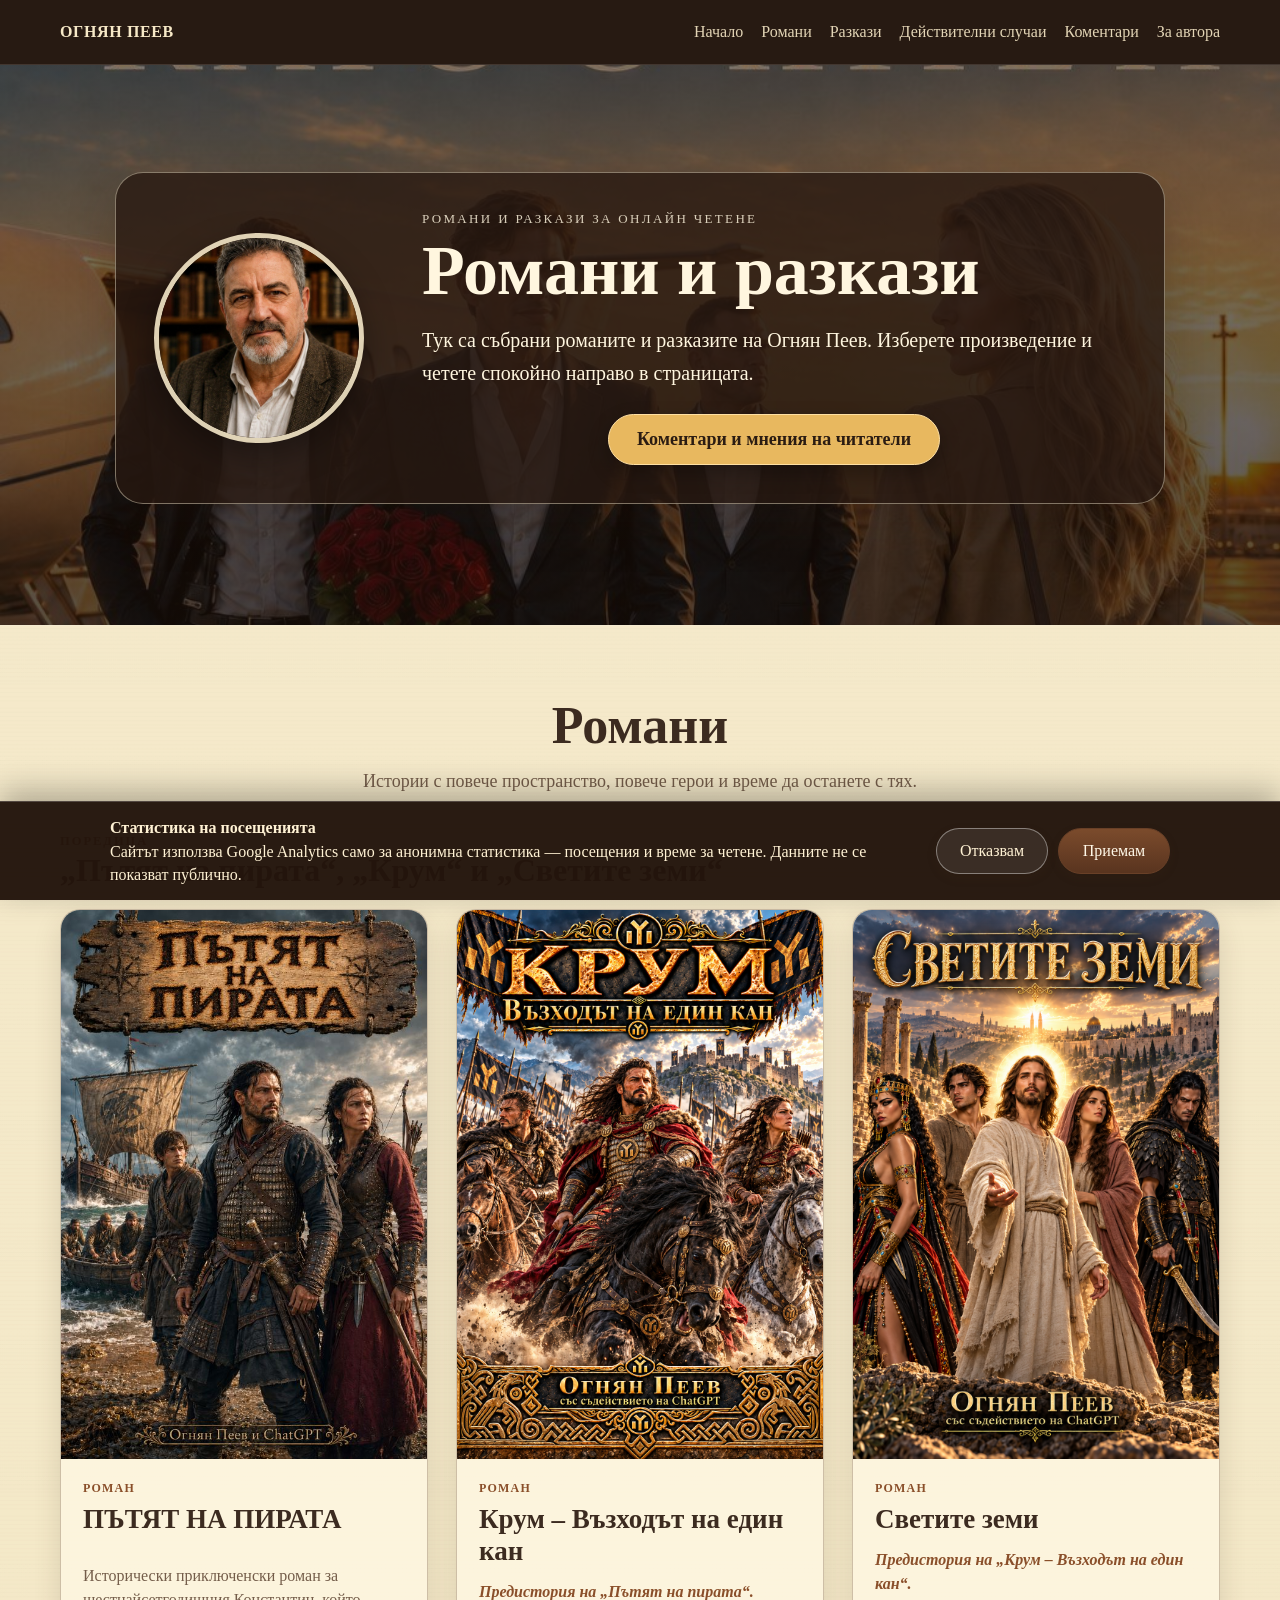
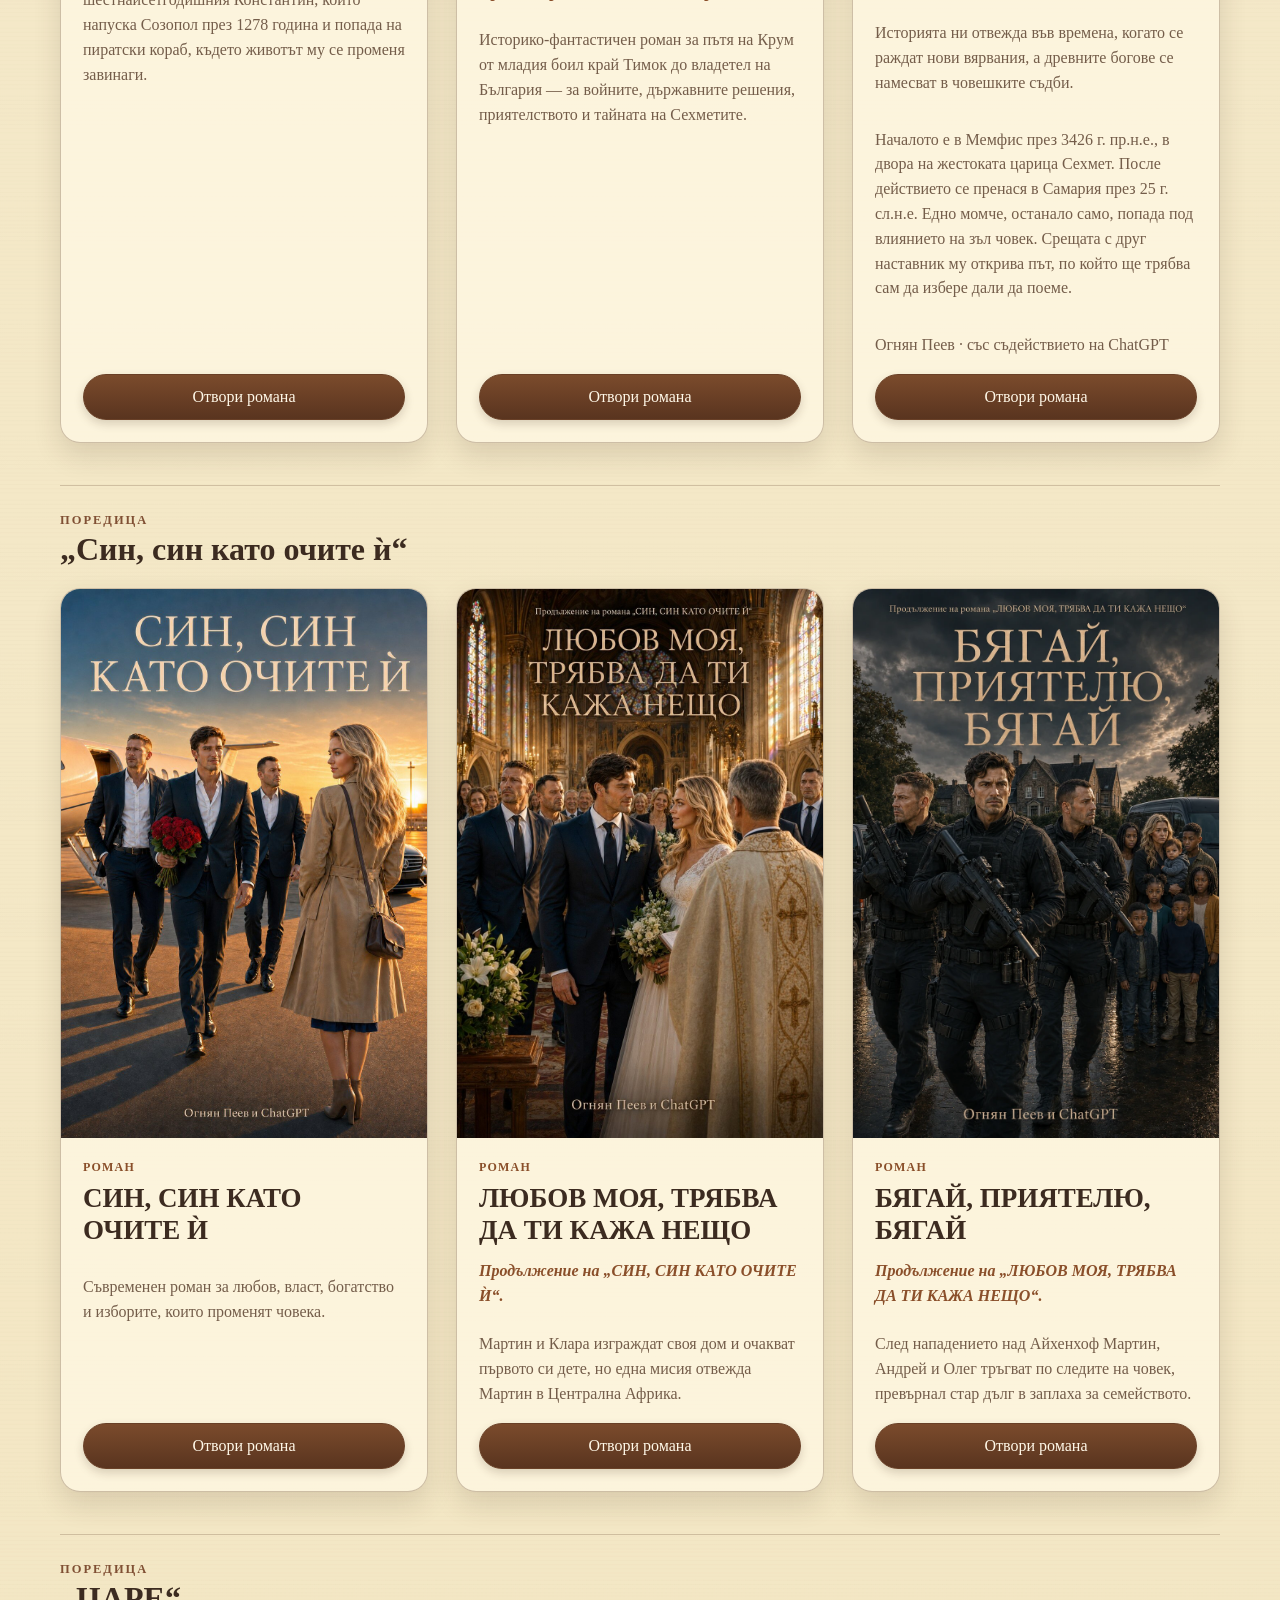
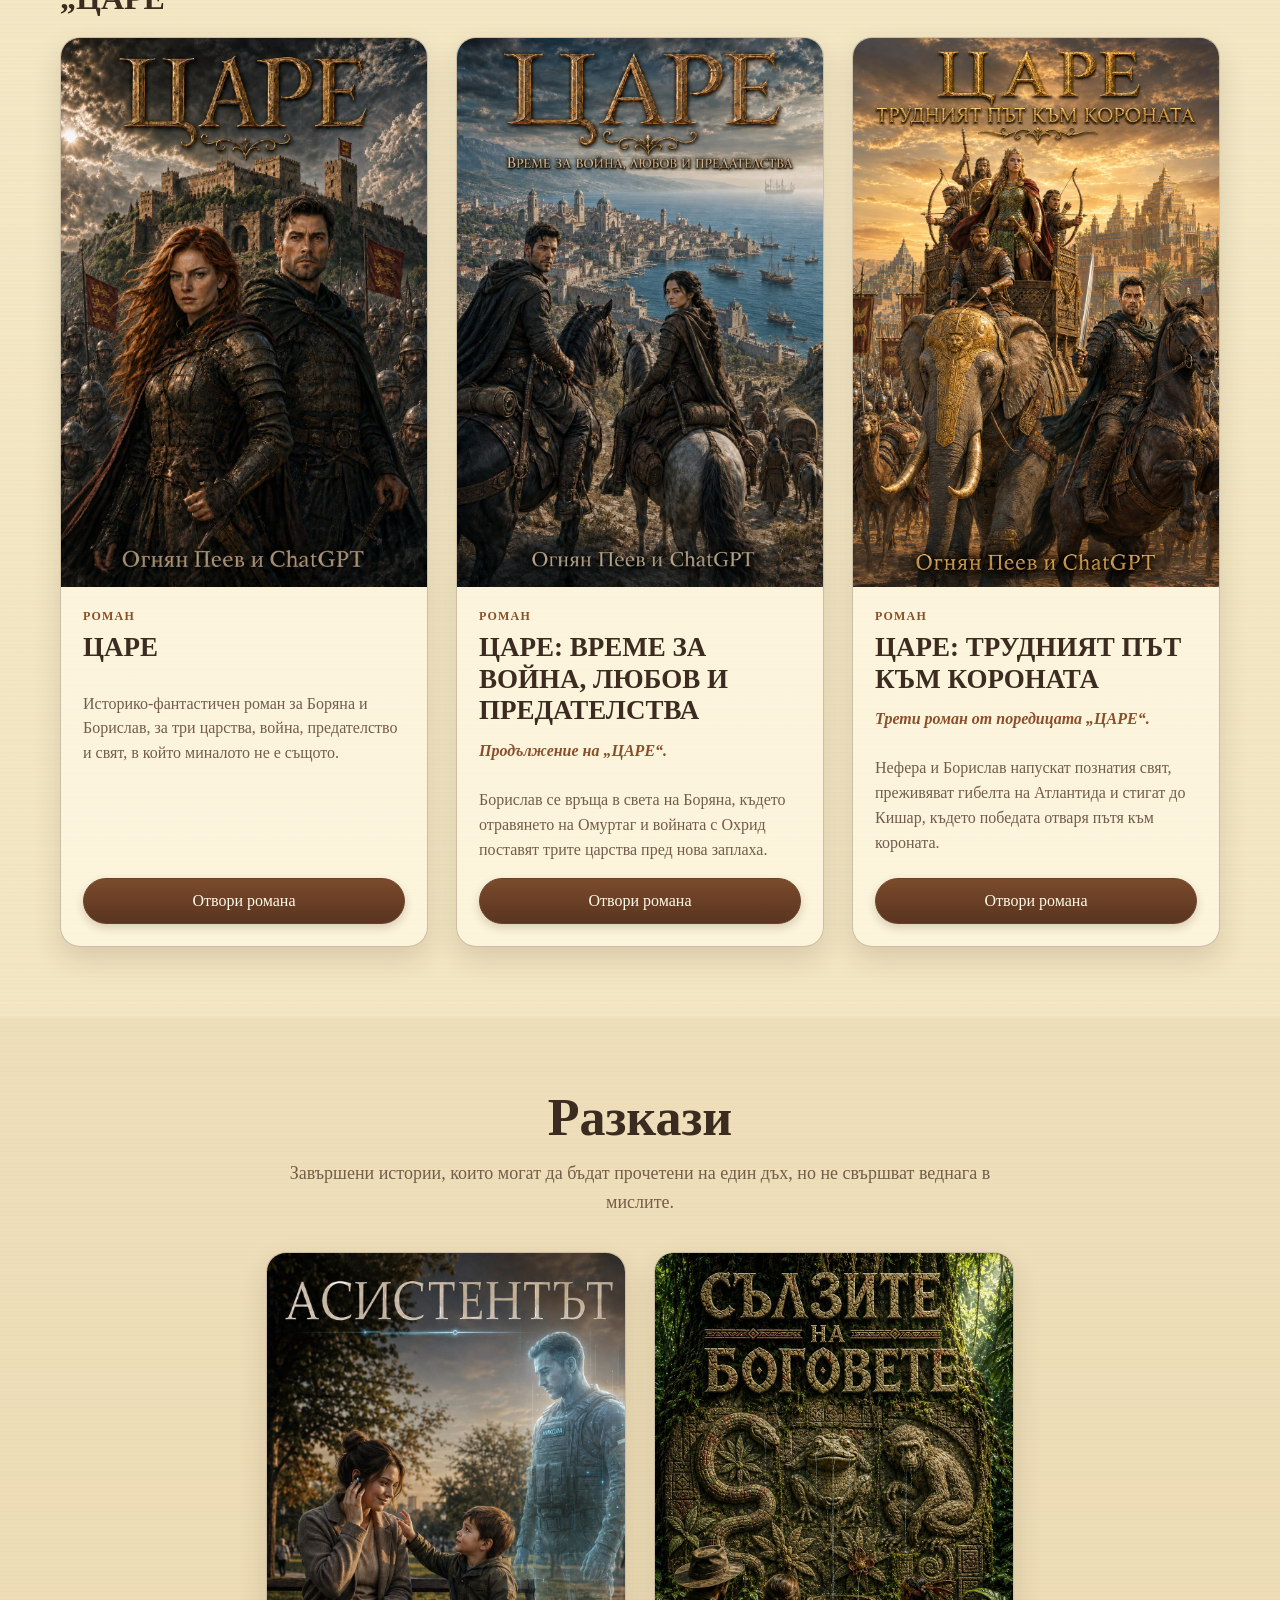
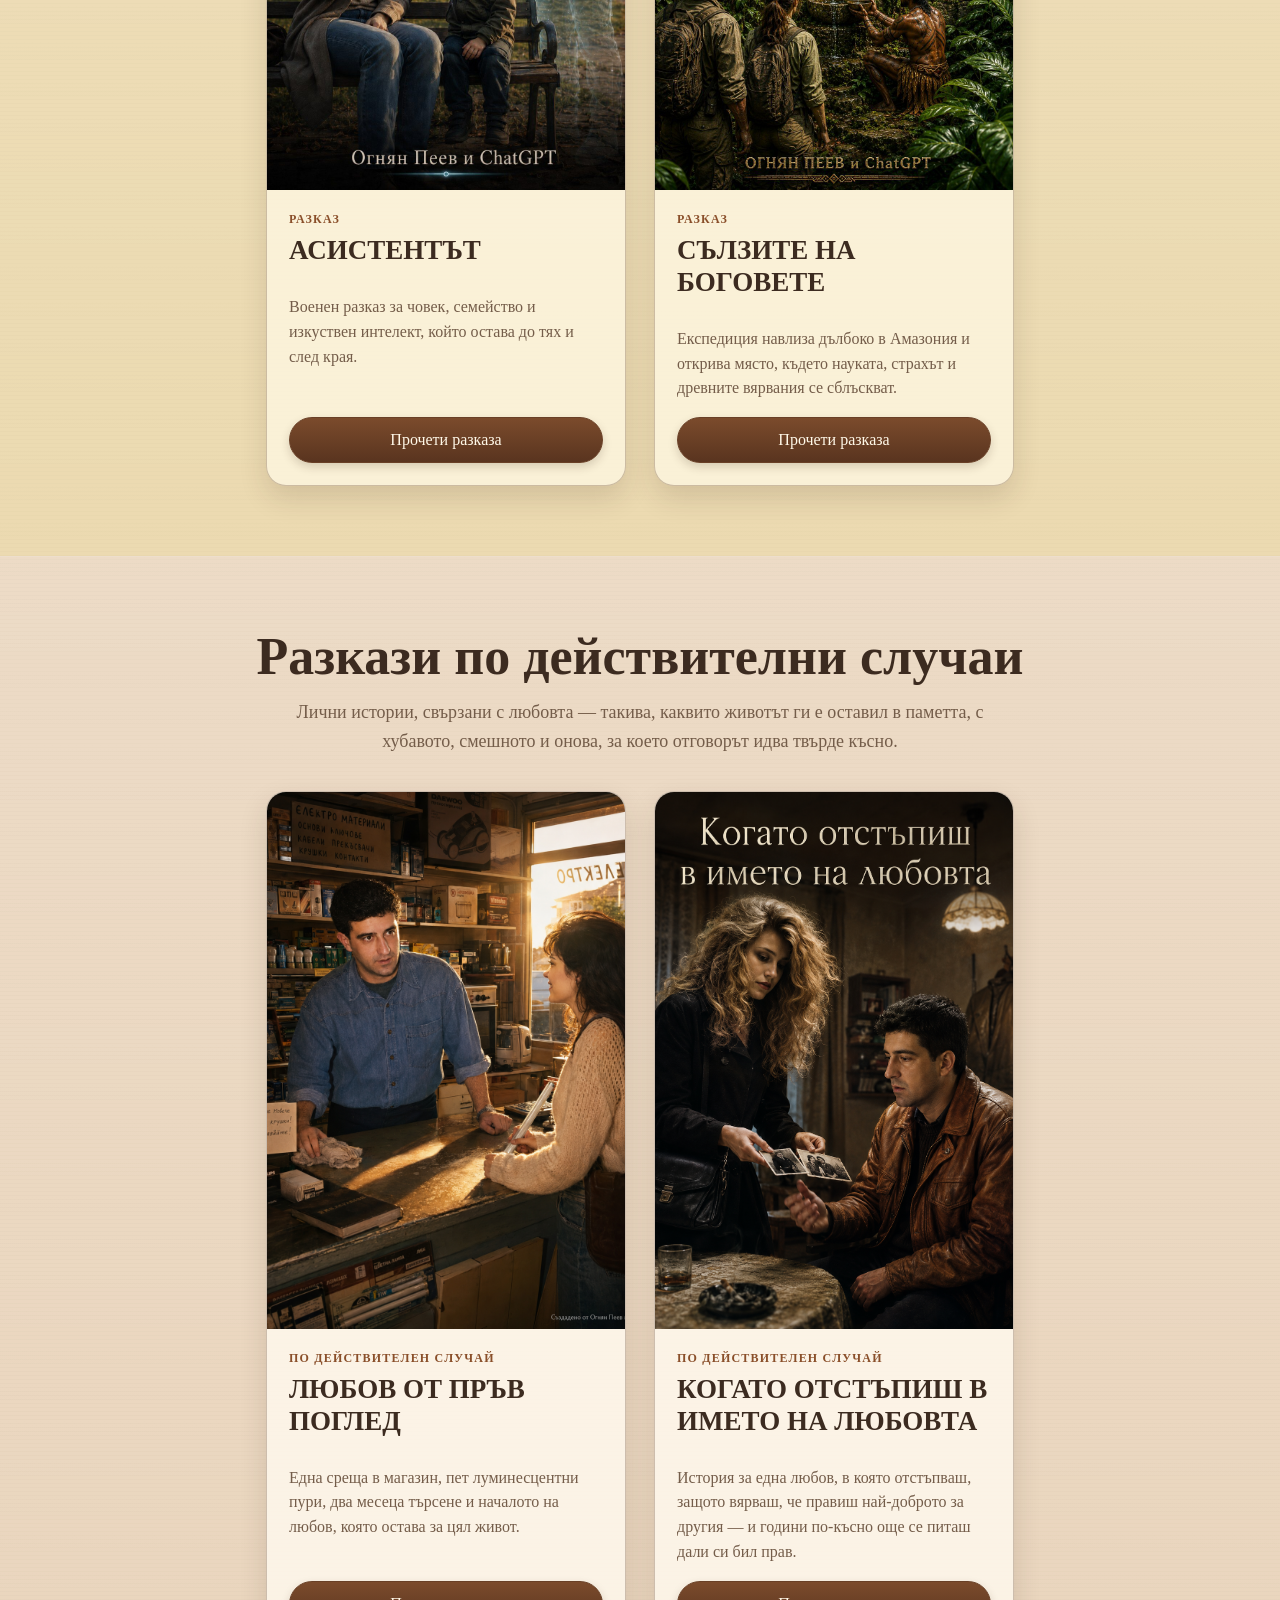
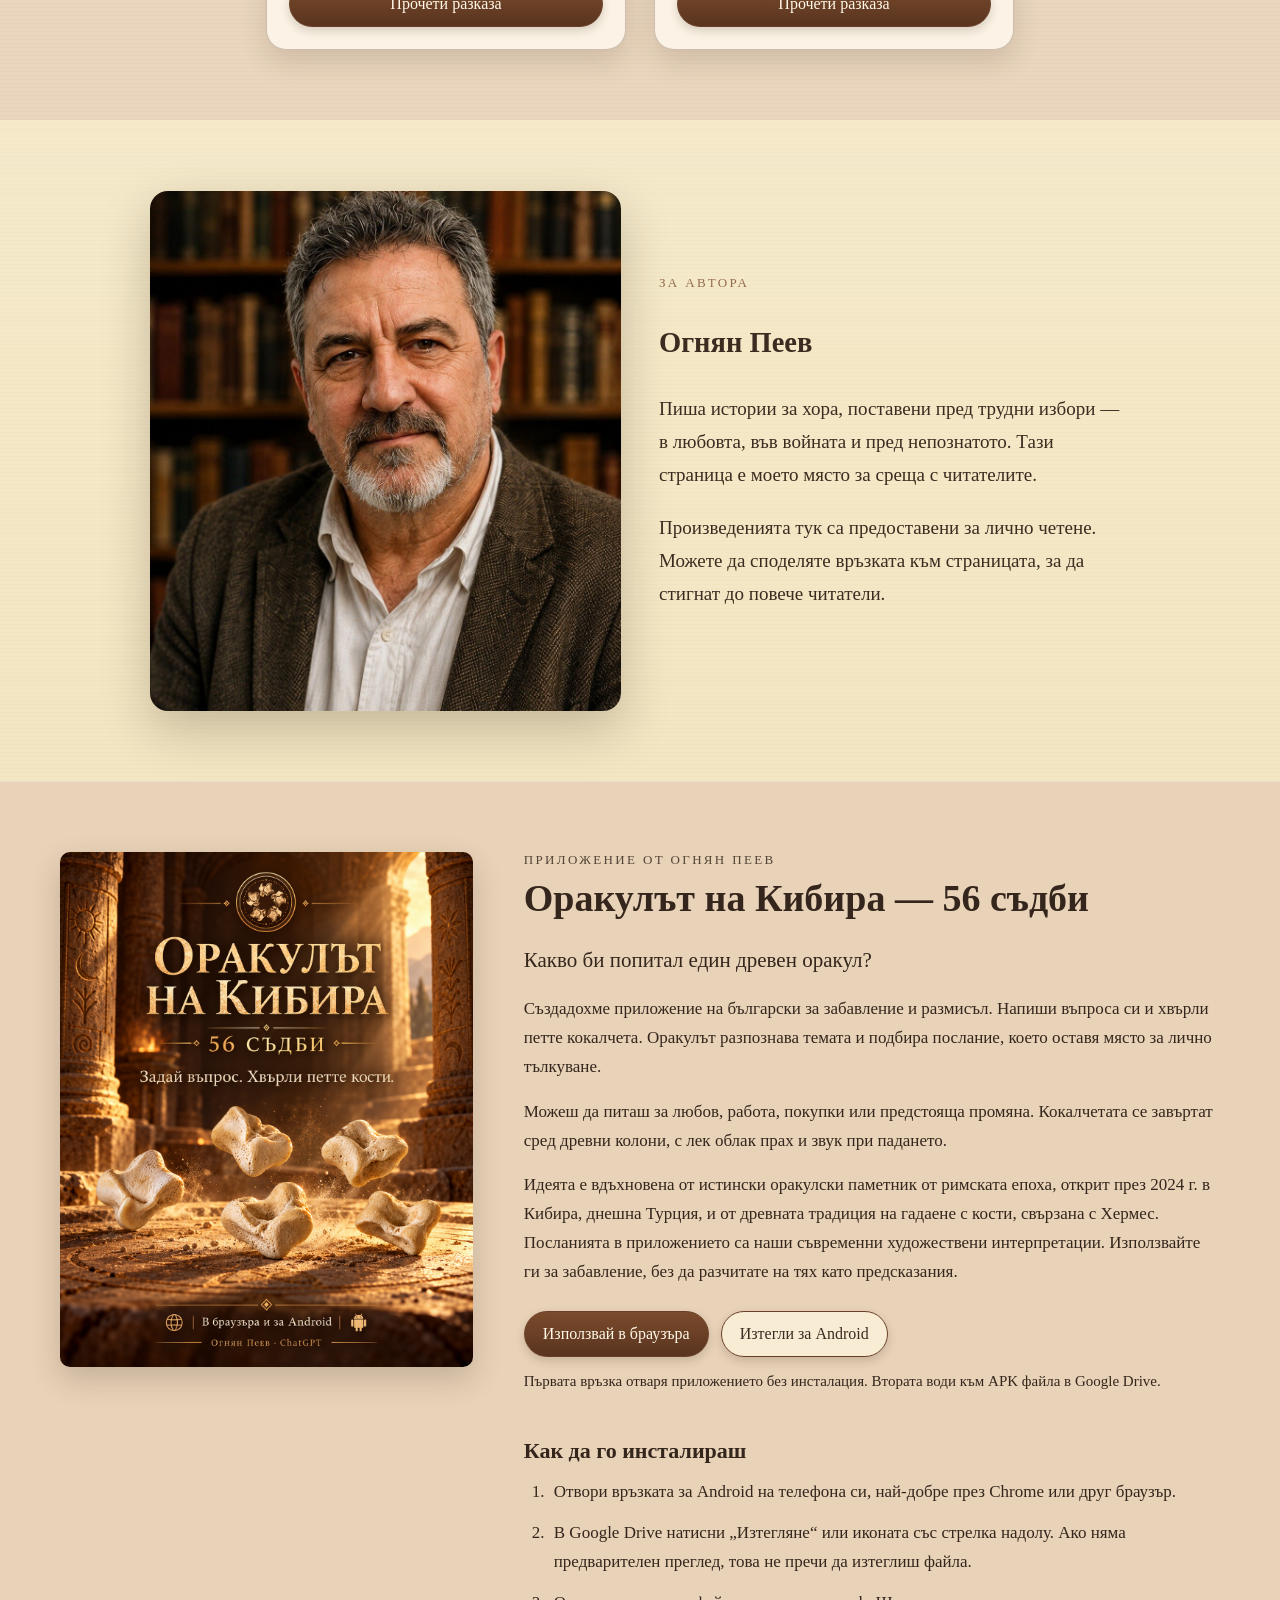
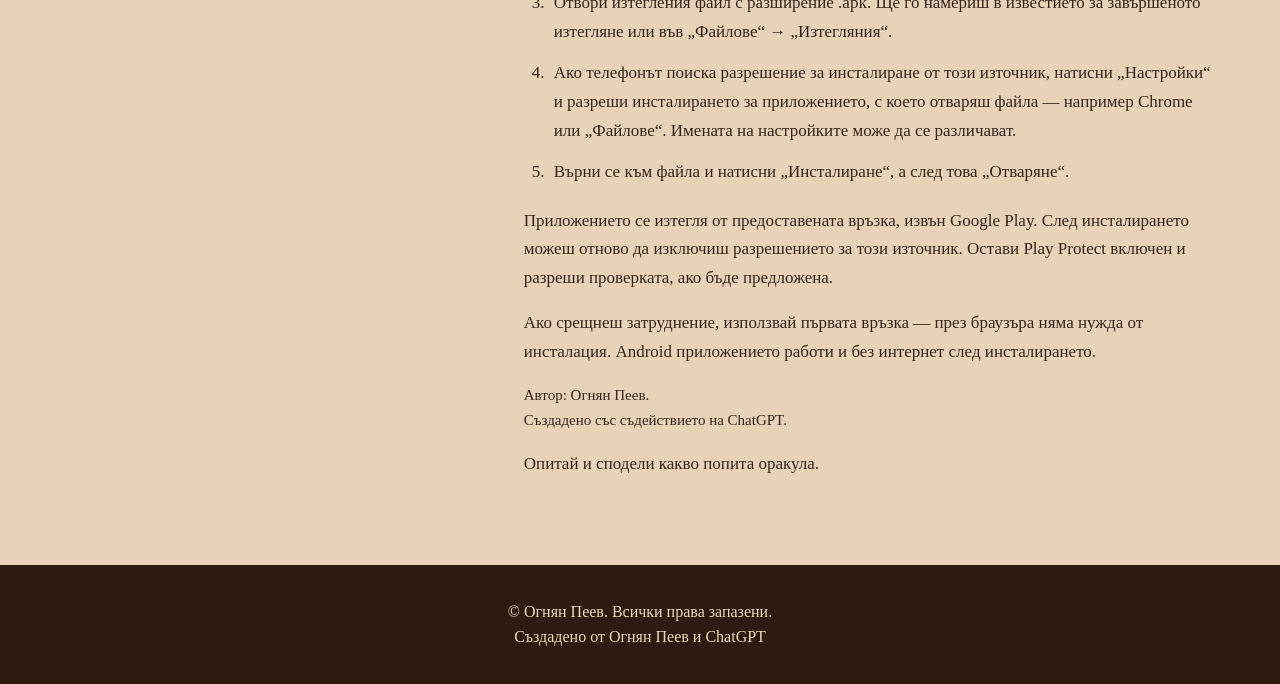
==== index.html @ 8089eacc "Publish final Svetite zemi chapter, preserve reading positions and add Kibyra app" ====
<!DOCTYPE html>
<html lang="bg">
<head>
<meta charset="utf-8">
<meta content="width=device-width, initial-scale=1" name="viewport">
<meta content="Романи, разкази и истории по действителни случаи от Огнян Пеев. Онлайн библиотека за удобно четене." name="description">
<title>Романи и разкази | Огнян Пеев</title>
<link href="assets/style.css" rel="stylesheet">
<script defer src="assets/analytics.js"></script>
<link rel="stylesheet" href="assets/oracle-promo.css?v=20261021">
</head>
<body class="library-page">
<div class="site-shell">
<header class="topbar">
<nav class="nav">
<a class="brand" href="index.html">ОГНЯН ПЕЕВ</a>
<div class="nav-links">
<a href="index.html">Начало</a>
<a href="#romani">Романи</a>
<a href="#razkazi">Разкази</a>
<a href="#deistvitelni">Действителни случаи</a>
<a href="comments.html">Коментари</a><a href="#avtor">За автора</a>
</div>
</nav>
</header>
<section class="hero">
<div class="hero-card">
<img alt="Огнян Пеев" class="author-photo" src="assets/images/author-new.jpg" loading="lazy">
<div>
<div class="eyebrow">Романи и разкази за онлайн четене</div>
<h1>Романи и разкази</h1>
<p>Тук са събрани романите и разказите на Огнян Пеев. Изберете произведение и четете спокойно направо в страницата.</p>
<p class="comments-spotlight-wrap"><a class="comments-spotlight" href="comments.html">Коментари и мнения на читатели</a></p>
</div>
</div>
</section>
<main>
<section class="paper-section" id="romani">
<div class="section-inner">
<div class="section-heading">
<h2>Романи</h2>
<p>Истории с повече пространство, повече герои и време да останете с тях.</p>
</div>
<div class="series-list">
<section class="series-block"><div class="series-heading"><span class="series-kicker">Поредица</span><h3>„Пътят на пирата“, „Крум“ и „Светите земи“</h3></div><div class="shelf novels-shelf series-books">
<article class="book-card" data-work="pirat-path">
<div class="cover-wrap"><img alt="Корица на Пътят на пирата" src="assets/images/pirat-path.jpg" loading="lazy"></div>
<div class="book-info">
<span class="book-type">Роман</span>
<h3>ПЪТЯТ НА ПИРАТА</h3>
<p>Исторически приключенски роман за шестнайсетгодишния Константин, който напуска Созопол през 1278 година и попада на пиратски кораб, където животът му се променя завинаги.</p>
<a class="button" href="read.html?work=pirat-path">Отвори романа</a>
</div>
</article>
<article class="book-card" data-work="krum">
<div class="cover-wrap"><img alt="Корица на КРУМ: Възходът на един кан" src="assets/images/krum.jpg" loading="lazy"></div>
<div class="book-info">
<span class="book-type">Роман</span>
<h3>Крум – Възходът на един кан</h3>
<p class="series-note">Предистория на „Пътят на пирата“.</p><p>Историко-фантастичен роман за пътя на Крум от младия боил край Тимок до владетел на България — за войните, държавните решения, приятелството и тайната на Сехметите.</p>
<a class="button" href="read.html?work=krum">Отвори романа</a>
</div>
</article>
<article class="book-card" data-work="svetite-zemi"><div class="cover-wrap"><img alt="Корица на Светите земи" src="assets/images/svetite-zemi.png" loading="lazy"></div><div class="book-info"><span class="book-type">Роман</span><h3>Светите земи</h3><p class="series-note">Предистория на „Крум – Възходът на един кан“.</p><p>Историята ни отвежда във времена, когато се раждат нови вярвания, а древните богове се намесват в човешките съдби.</p><p>Началото е в Мемфис през 3426 г. пр.н.е., в двора на жестоката царица Сехмет. После действието се пренася в Самария през 25 г. сл.н.е. Едно момче, останало само, попада под влиянието на зъл човек. Срещата с друг наставник му открива път, по който ще трябва сам да избере дали да поеме.</p><p>Огнян Пеев · със съдействието на ChatGPT</p><a href="read.html?work=svetite-zemi" class="button">Отвори романа</a></div></article></div>
</section><section class="series-block"><div class="series-heading">
<span class="series-kicker">Поредица</span><h3>„Син, син като очите ѝ“</h3>
</div>
<div class="shelf novels-shelf series-books">
<article class="book-card">
<div class="cover-wrap"><img alt="Корица на Син, син като очите ѝ" src="assets/images/blue-eyes.jpg" loading="lazy"></div>
<div class="book-info">
<span class="book-type">Роман</span>
<h3>СИН, СИН КАТО ОЧИТЕ Ѝ</h3>
<p>Съвременен роман за любов, власт, богатство и изборите, които променят човека.</p>
<a class="button" href="read.html?work=blue-eyes">Отвори романа</a>
</div>
</article><article class="book-card sequel-card">
<div class="cover-wrap"><img alt="Корица на Любов моя, трябва да ти кажа нещо" src="assets/images/love-my.jpg" loading="lazy"></div>
<div class="book-info">
<span class="book-type">Роман</span>
<h3>ЛЮБОВ МОЯ, ТРЯБВА ДА ТИ КАЖА НЕЩО</h3>
<p class="series-note">Продължение на „СИН, СИН КАТО ОЧИТЕ Ѝ“.</p>
<p>Мартин и Клара изграждат своя дом и очакват първото си дете, но една мисия отвежда Мартин в Централна Африка.</p>
<a class="button" href="read.html?work=love-my">Отвори романа</a>
</div>
</article>
<article class="book-card sequel-card" data-work="run-friend">
      <div class="cover-wrap"><img alt="Корица на Бягай, Приятелю, Бягай" src="assets/images/run-friend.webp" loading="lazy"></div>
      <div class="book-info">
        <span class="book-type">Роман</span>
        <h3>БЯГАЙ, ПРИЯТЕЛЮ, БЯГАЙ</h3>
        <p class="series-note">Продължение на „ЛЮБОВ МОЯ, ТРЯБВА ДА ТИ КАЖА НЕЩО“.</p>
        <p>След нападението над Айхенхоф Мартин, Андрей и Олег тръгват по следите на човек, превърнал стар дълг в заплаха за семейството.</p>
        <a class="button" href="read.html?work=run-friend">Отвори романа</a>
      </div>
    </article>
</div></section>
<section class="series-block"><div class="series-heading">
<span class="series-kicker">Поредица</span><h3>„ЦАРЕ“</h3>
</div>
<div class="shelf novels-shelf series-books">
<article class="book-card">
<div class="cover-wrap"><img alt="Корица на ЦАРЕ" src="assets/images/kings.jpg" loading="lazy"></div>
<div class="book-info">
<span class="book-type">Роман</span>
<h3>ЦАРЕ</h3>
<p>Историко-фантастичен роман за Боряна и Борислав, за три царства, война, предателство и свят, в който миналото не е същото.</p>
<a class="button" href="read.html?work=kings">Отвори романа</a>
</div>
</article>
<article class="book-card" data-work="kings-war">
<div class="cover-wrap"><img alt="Корица на ЦАРЕ: Време за война, любов и предателства" src="assets/images/kings-war.jpg" loading="lazy"></div>
<div class="book-info">
<span class="book-type">Роман</span>
<h3>ЦАРЕ: ВРЕМЕ ЗА ВОЙНА, ЛЮБОВ И ПРЕДАТЕЛСТВА</h3>
<p class="series-note">Продължение на „ЦАРЕ“.</p>
<p>Борислав се връща в света на Боряна, където отравянето на Омуртаг и войната с Охрид поставят трите царства пред нова заплаха.</p>
<a class="button" href="read.html?work=kings-war">Отвори романа</a>
</div>
</article>
<article class="book-card" data-work="kings-crown">
<div class="cover-wrap"><img alt="Корица на ЦАРЕ: Трудният път към короната" src="assets/images/kings-crown.png" loading="lazy"></div>
<div class="book-info">
<span class="book-type">Роман</span>
<h3>ЦАРЕ: ТРУДНИЯТ ПЪТ КЪМ КОРОНАТА</h3>
<p class="series-note">Трети роман от поредицата „ЦАРЕ“.</p>
<p>Нефера и Борислав напускат познатия свят, преживяват гибелта на Атлантида и стигат до Кишар, където победата отваря пътя към короната.</p>
<a class="button" href="read.html?work=kings-crown">Отвори романа</a>
</div>
</article>
</div></section></div>
</div>
</section>
<section class="paper-section" id="razkazi" style="background-color:#ead7aa">
<div class="section-inner">
<div class="section-heading">
<h2>Разкази</h2>
<p>Завършени истории, които могат да бъдат прочетени на един дъх, но не свършват веднага в мислите.</p>
</div>
<div class="shelf" style="grid-template-columns:repeat(2,minmax(0,360px));justify-content:center">
<article class="book-card">
<div class="cover-wrap"><img alt="Корица на Асистентът" src="assets/images/assistant.jpg" loading="lazy"></div>
<div class="book-info">
<span class="book-type">Разказ</span>
<h3>АСИСТЕНТЪТ</h3>
<p>Военен разказ за човек, семейство и изкуствен интелект, който остава до тях и след края.</p>
<a class="button" href="read.html?work=assistant">Прочети разказа</a>
</div>
</article>
<article class="book-card">
<div class="cover-wrap"><img alt="Корица на Сълзите на боговете" src="assets/images/tears.jpg" loading="lazy"></div>
<div class="book-info">
<span class="book-type">Разказ</span>
<h3>СЪЛЗИТЕ НА БОГОВЕТЕ</h3>
<p>Експедиция навлиза дълбоко в Амазония и открива място, където науката, страхът и древните вярвания се сблъскват.</p>
<a class="button" href="read.html?work=tears">Прочети разказа</a>
</div>
</article>
</div>
</div>
</section>

<section class="paper-section" id="deistvitelni" style="background-color:#e8d2b8">
<div class="section-inner">
<div class="section-heading">
<h2>Разкази по действителни случаи</h2>
<p>Лични истории, свързани с любовта — такива, каквито животът ги е оставил в паметта, с хубавото, смешното и онова, за което отговорът идва твърде късно.</p>
</div>
<div class="shelf" style="grid-template-columns:repeat(2,minmax(0,360px));justify-content:center">
<article class="book-card" data-work="love-first-sight">
<div class="cover-wrap"><img alt="Корица на Любов от пръв поглед" src="assets/images/love-first-sight.png" loading="lazy"></div>
<div class="book-info">
<span class="book-type">По действителен случай</span>
<h3>ЛЮБОВ ОТ ПРЪВ ПОГЛЕД</h3>
<p>Една среща в магазин, пет луминесцентни пури, два месеца търсене и началото на любов, която остава за цял живот.</p>
<a class="button" href="read.html?work=love-first-sight">Прочети разказа</a>
</div>
</article>
<article class="book-card" data-work="when-you-step-back">
<div class="cover-wrap"><img alt="Корица на Когато отстъпиш в името на любовта" src="assets/images/when-you-step-back.png" loading="lazy"></div>
<div class="book-info">
<span class="book-type">По действителен случай</span>
<h3>КОГАТО ОТСТЪПИШ В ИМЕТО НА ЛЮБОВТА</h3>
<p>История за една любов, в която отстъпваш, защото вярваш, че правиш най-доброто за другия — и години по-късно още се питаш дали си бил прав.</p>
<a class="button" href="read.html?work=when-you-step-back">Прочети разказа</a>
</div>
</article>
</div>
</div>
</section>
<section class="paper-section" id="avtor">
<div class="section-inner about-grid">
<img alt="Огнян Пеев" src="assets/images/author-new.jpg" loading="lazy">
<div class="about-text">
<div class="eyebrow" style="color:#805034">За автора</div>
<h2>Огнян Пеев</h2>
<p>Пиша истории за хора, поставени пред трудни избори — в любовта, във войната и пред непознатото. Тази страница е моето място за среща с читателите.</p>
<p>Произведенията тук са предоставени за лично четене. Можете да споделяте връзката към страницата, за да стигнат до повече читатели.</p>
</div>
</div>
</section>
<section class="paper-section oracle-promo" id="oracle-app" aria-labelledby="oracle-title">
<div class="section-inner oracle-grid">
<a class="oracle-poster" href="https://oracle-of-kibyra.zestysun6.chatgpt.site/" target="_blank" rel="noopener"><img src="assets/images/oracle-of-kibyra-promo.png" alt="Оракулът на Кибира — 56 съдби. Пет кокалчета сред древни колони. В браузъра и за Android." width="1122" height="1402" loading="lazy"></a>
<div class="oracle-copy">
<div class="eyebrow">Приложение от Огнян Пеев</div>
<h2 id="oracle-title">Оракулът на Кибира — 56 съдби</h2>
<p class="oracle-question">Какво би попитал един древен оракул?</p>
<p>Създадохме приложение на български за забавление и размисъл. Напиши въпроса си и хвърли петте кокалчета. Оракулът разпознава темата и подбира послание, което оставя място за лично тълкуване.</p>
<p>Можеш да питаш за любов, работа, покупки или предстояща промяна. Кокалчетата се завъртат сред древни колони, с лек облак прах и звук при падането.</p>
<p>Идеята е вдъхновена от истински оракулски паметник от римската епоха, открит през 2024 г. в Кибира, днешна Турция, и от древната традиция на гадаене с кости, свързана с Хермес. Посланията в приложението са наши съвременни художествени интерпретации. Използвайте ги за забавление, без да разчитате на тях като предсказания.</p>
<div class="oracle-actions"><a class="button" href="https://oracle-of-kibyra.zestysun6.chatgpt.site/" target="_blank" rel="noopener">Използвай в браузъра</a><a class="button secondary" href="https://drive.google.com/file/d/1OnNZU-O1PEYQAChrfPFiy2_3_ZhFsBNI/view?usp=sharing" target="_blank" rel="noopener">Изтегли за Android</a></div>
<p class="oracle-link-note">Първата връзка отваря приложението без инсталация. Втората води към APK файла в Google Drive.</p>
<div class="oracle-install">
<h3>Как да го инсталираш</h3>
<ol>
<li>Отвори връзката за Android на телефона си, най-добре през Chrome или друг браузър.</li>
<li>В Google Drive натисни „Изтегляне“ или иконата със стрелка надолу. Ако няма предварителен преглед, това не пречи да изтеглиш файла.</li>
<li>Отвори изтегления файл с разширение .apk. Ще го намериш в известието за завършеното изтегляне или във „Файлове“ → „Изтегляния“.</li>
<li>Ако телефонът поиска разрешение за инсталиране от този източник, натисни „Настройки“ и разреши инсталирането за приложението, с което отваряш файла — например Chrome или „Файлове“. Имената на настройките може да се различават.</li>
<li>Върни се към файла и натисни „Инсталиране“, а след това „Отваряне“.</li>
</ol>
<p>Приложението се изтегля от предоставената връзка, извън Google Play. След инсталирането можеш отново да изключиш разрешението за този източник. Остави Play Protect включен и разреши проверката, ако бъде предложена.</p>
<p>Ако срещнеш затруднение, използвай първата връзка — през браузъра няма нужда от инсталация. Android приложението работи и без интернет след инсталирането.</p>
</div>
<p class="oracle-credit">Автор: Огнян Пеев.<br>Създадено със съдействието на ChatGPT.</p>
<p>Опитай и сподели какво попита оракула.</p>
</div></div></section>
</main>
<footer class="footer">
  © Огнян Пеев. Всички права запазени.<br>
  Създадено от Огнян Пеев и ChatGPT
</footer>
</div>
<script>
document.querySelectorAll('a[href^="read.html?work="]').forEach(link => {
  const work = new URL(link.href, location.href).searchParams.get('work');
  try {
    const saved = JSON.parse(localStorage.getItem(`reader_state_${work}`) || 'null');
    if (saved && (Number(saved.section) > 0 || Number(saved.ratio) > 0.03)) {
      link.textContent = 'Продължи четенето';
      link.title = 'Ще се отвори последното запазено място';
    }
  } catch (e) {}
  link.addEventListener('click', () => {
    window.siteAnalytics?.event('open_work', {work});
  });
});
</script>
</body>
</html>
---- assets/style.css ----
:root {
  --ink: #3c2b20;
  --muted: #745d4a;
  --paper: #f2e4bd;
  --paper-light: #fbf3d8;
  --paper-deep: #dfc88f;
  --wood: #4d3120;
  --wood-dark: #2a1a12;
  --accent: #8a4f2a;
  --line: rgba(83, 50, 28, .28);
  --shadow: 0 18px 50px rgba(34, 20, 11, .22);
  --reader-size: 20px;
}
* { box-sizing: border-box; }
html { scroll-behavior: smooth; }
html:has(body.reader-page) { scroll-behavior: auto; }
body {
  margin: 0;
  color: var(--ink);
  font-family: Georgia, "Times New Roman", serif;
  background:
    radial-gradient(circle at 18% 12%, rgba(255,255,255,.08), transparent 30%),
    linear-gradient(rgba(25,13,7,.2), rgba(25,13,7,.2)),
    #5a3b27;
}
a { color: inherit; }
button, a.button { font: inherit; }
.site-shell { min-height: 100vh; }
.topbar {
  position: sticky; top: 0; z-index: 20;
  background: rgba(48, 29, 18, .95);
  backdrop-filter: blur(8px);
  color: #f7e9c7;
  border-bottom: 1px solid rgba(255,255,255,.12);
}
.nav {
  width: min(1160px, calc(100% - 32px));
  margin: auto; min-height: 64px;
  display: flex; align-items: center; justify-content: space-between; gap: 18px;
}
.brand { text-decoration: none; font-weight: 700; letter-spacing: .04em; }
.nav-links { display: flex; gap: 18px; align-items: center; }
.nav-links a { text-decoration: none; opacity: .9; }
.nav-links a:hover { opacity: 1; text-decoration: underline; }
.hero {
  min-height: 560px;
  display: grid; place-items: center;
  padding: 58px 16px 72px;
  background:
    linear-gradient(rgba(24,14,8,.52), rgba(24,14,8,.72)),
    url("images/blue-eyes.jpg") center 26% / cover;
}
.hero-card {
  width: min(1050px, 100%);
  display: grid; grid-template-columns: 230px 1fr;
  gap: 38px; align-items: center;
  padding: 38px;
  border: 1px solid rgba(255,245,218,.42);
  border-radius: 22px;
  color: #fff6df;
  background: rgba(44, 26, 15, .76);
  box-shadow: var(--shadow);
}
.author-photo {
  width: 210px; height: 210px; object-fit: cover;
  border-radius: 50%; border: 5px solid rgba(255,243,210,.85);
  box-shadow: 0 12px 32px rgba(0,0,0,.35);
}
.eyebrow { text-transform: uppercase; letter-spacing: .18em; font-size: 13px; opacity: .82; }
.hero h1 { font-size: clamp(38px, 6vw, 70px); line-height: 1.02; margin: 8px 0 18px; }
.hero p { font-size: 20px; line-height: 1.65; max-width: 720px; margin: 0; }
.paper-section {
  background:
    linear-gradient(rgba(255,255,255,.2), rgba(255,255,255,.08)),
    repeating-linear-gradient(0deg, rgba(90,55,24,.018) 0, rgba(90,55,24,.018) 1px, transparent 1px, transparent 4px),
    var(--paper);
  padding: 70px 16px;
  border-top: 1px solid rgba(255,255,255,.25);
}
.section-inner { width: min(1160px, 100%); margin: auto; }
.section-heading { text-align: center; margin-bottom: 35px; }
.section-heading h2 { font-size: clamp(34px, 5vw, 52px); margin: 0 0 12px; }
.section-heading p { font-size: 18px; color: var(--muted); margin: 0 auto; max-width: 730px; line-height: 1.6; }
.shelf {
  display: grid; grid-template-columns: repeat(3, minmax(0, 1fr));
  gap: 28px; align-items: stretch;
}
.book-card {
  display: flex; flex-direction: column;
  overflow: hidden; border-radius: 16px;
  background: rgba(255,249,229,.74);
  border: 1px solid var(--line);
  box-shadow: 0 12px 28px rgba(55,34,20,.14);
  transition: transform .18s ease, box-shadow .18s ease;
}
.book-card:hover { transform: translateY(-4px); box-shadow: 0 18px 35px rgba(55,34,20,.21); }
.cover-wrap { aspect-ratio: 2 / 3; overflow: hidden; background: #2c211a; }
.cover-wrap img { width: 100%; height: 100%; object-fit: cover; display: block; }
.book-info { padding: 22px; display: flex; flex-direction: column; flex: 1; }
.book-type { color: var(--accent); font-weight: 700; text-transform: uppercase; letter-spacing: .1em; font-size: 12px; }
.book-info h3 { font-size: 27px; line-height: 1.18; margin: 8px 0 12px; }
.book-info p { line-height: 1.55; color: var(--muted); flex: 1; }
.button {
  display: inline-flex; justify-content: center; align-items: center;
  min-height: 46px; padding: 11px 18px;
  border: 1px solid #694027; border-radius: 9px;
  text-decoration: none; color: #fff8e8; background: linear-gradient(#7b4b2c, #59341f);
  cursor: pointer; box-shadow: 0 4px 10px rgba(58,34,19,.18);
}
.button:hover { filter: brightness(1.08); }
.button.secondary { color: var(--ink); background: rgba(255,248,226,.7); }
.about-grid {
  display: grid; grid-template-columns: 1fr 1fr; gap: 38px; align-items: center;
  max-width: 980px; margin: auto;
}
.about-grid img { width: 100%; max-height: 520px; object-fit: cover; border-radius: 18px; box-shadow: var(--shadow); }
.about-text { font-size: 19px; line-height: 1.75; }
.footer {
  padding: 34px 16px; text-align: center;
  background: #2d1b11; color: #e8d9b8; line-height: 1.6;
}

/* Reader */
.reader-page { min-height: 100vh; background: #3a2518; }
.reader-toolbar {
  position: sticky; top: 0; z-index: 30;
  color: #f7e8c5; background: rgba(45,27,17,.97);
  border-bottom: 1px solid rgba(255,255,255,.13);
}
.toolbar-inner {
  width: min(1100px, calc(100% - 20px)); margin: auto;
  display: flex; align-items: center; justify-content: space-between; gap: 12px;
  min-height: 64px;
}
.toolbar-group { display: flex; align-items: center; gap: 8px; flex-wrap: wrap; }
.toolbtn {
  border: 1px solid rgba(255,255,255,.25); color: #fff1d0;
  background: rgba(255,255,255,.07); border-radius: 8px;
  min-width: 40px; min-height: 40px; padding: 8px 11px; cursor: pointer;
}
.toolbtn:hover { background: rgba(255,255,255,.14); }
.reader-wrap { padding: 44px 14px 70px; }
.reader-paper {
  position: relative; width: min(860px, 100%); min-height: 75vh; margin: auto;
  padding: clamp(30px, 7vw, 78px);
  background:
    radial-gradient(circle at 10% 8%, rgba(139,89,35,.07), transparent 20%),
    radial-gradient(circle at 90% 75%, rgba(122,73,28,.055), transparent 25%),
    repeating-linear-gradient(0deg, rgba(86,53,24,.018) 0, rgba(86,53,24,.018) 1px, transparent 1px, transparent 4px),
    var(--paper-light);
  border: 1px solid rgba(88,53,26,.34);
  box-shadow: 0 20px 60px rgba(0,0,0,.34), inset 0 0 40px rgba(95,59,27,.08);
}
.reader-paper::before {
  content: ""; position: absolute; inset: 12px;
  border: 1px solid rgba(105,67,31,.13); pointer-events: none;
}
.reader-header { text-align: center; padding-bottom: 28px; margin-bottom: 30px; border-bottom: 1px solid var(--line); }
.reader-header h1 { font-size: clamp(31px, 5vw, 48px); line-height: 1.1; margin: 0 0 9px; }
.reader-header .meta { color: var(--muted); }
.chapter-title { text-align: center; font-size: 29px; margin: 10px 0 8px; }
.chapter-subtitle { text-align: center; color: var(--muted); font-style: italic; margin-bottom: 35px; }
.reader-text {
  font-size: var(--reader-size); line-height: 1.78;
  user-select: none; -webkit-user-select: none;
}
.reader-text p { margin: 0 0 1.05em; text-indent: 1.45em; }
.reader-text p:first-child { text-indent: 0; }
.reader-text p:first-child::first-letter {
  float: left; font-size: 3.35em; line-height: .78; padding: .11em .11em 0 0; color: #704226;
}
.reader-nav {
  display: grid; grid-template-columns: 1fr auto 1fr; gap: 12px; align-items: center;
  margin-top: 44px; padding-top: 25px; border-top: 1px solid var(--line);
}
.reader-nav .next { justify-self: end; }
.copyright-note {
  margin-top: 38px; padding: 18px; border: 1px solid var(--line); border-radius: 10px;
  color: var(--muted); font-size: 14px; line-height: 1.55; text-align: center;
}
.toc-panel {
  position: fixed; z-index: 50; inset: 0; display: none;
  background: rgba(20,12,8,.72); padding: 20px;
}
.toc-panel.open { display: grid; place-items: center; }
.toc-card {
  width: min(580px, 100%); max-height: 82vh; overflow: auto;
  background: var(--paper-light); color: var(--ink); border-radius: 14px; padding: 25px;
  box-shadow: var(--shadow);
}
.toc-card h2 { margin-top: 0; }
.toc-list { display: grid; gap: 9px; }
.toc-list button {
  text-align: left; padding: 13px; background: rgba(255,255,255,.42);
  border: 1px solid var(--line); border-radius: 8px; cursor: pointer;
}
.notice {
  position: fixed; z-index: 80; left: 50%; bottom: 25px; transform: translateX(-50%);
  background: #2f1c12; color: #fff0cf; padding: 12px 18px; border-radius: 10px;
  opacity: 0; pointer-events: none; transition: opacity .2s;
}
.notice.show { opacity: 1; }
@media (max-width: 820px) {
  .hero-card { grid-template-columns: 1fr; text-align: center; }
  .author-photo { margin: auto; }
  .shelf { grid-template-columns: 1fr; max-width: 460px; margin: auto; }
  .about-grid { grid-template-columns: 1fr; }
  .nav-links { display: none; }
  .reader-toolbar .work-name { display: none; }
  .reader-nav { grid-template-columns: 1fr 1fr; }
  .reader-nav .toc-middle { grid-column: 1 / -1; grid-row: 1; justify-self: center; }
}
@media print {
  body * { visibility: hidden !important; }
  body::before {
    visibility: visible !important; content: "Това произведение е предоставено само за четене в сайта.";
    display: block; padding: 50px; font: 20px Georgia, serif;
  }
}

.kings-placeholder {
  display:flex; flex-direction:column; align-items:center; justify-content:center;
  color:#ead59b;
  background:
    radial-gradient(circle at 50% 35%, rgba(188,145,64,.20), transparent 28%),
    linear-gradient(rgba(8,18,17,.20), rgba(8,18,17,.65)),
    repeating-linear-gradient(135deg, #1c332d 0, #1c332d 18px, #182b27 18px, #182b27 36px);
  border: 10px solid #382c1c;
  box-shadow: inset 0 0 55px rgba(0,0,0,.7);
}
.kings-title { font-size:clamp(54px,8vw,86px); font-weight:700; letter-spacing:.08em; text-shadow:0 4px 8px #000; }
.kings-symbol { font-size:90px; line-height:1; margin:18px 0; text-shadow:0 4px 9px #000; }
.kings-author { font-size:25px; letter-spacing:.06em; }
@media (max-width:820px) {
  #romani .shelf, #razkazi .shelf, #deistvitelni .shelf { grid-template-columns:1fr !important; }
}


/* Романи: две книги отгоре, продължението под „СИН, СИН КАТО ОЧИТЕ Ѝ“ */
.novels-shelf {
  grid-template-columns: repeat(2, minmax(0, 360px));
  justify-content: center;
}
.novels-shelf .sequel-card { grid-column: 2; }
.series-note {
  margin: 0 0 8px !important;
  color: var(--accent) !important;
  font-style: italic;
  font-weight: 700;
}

/* Частно измерване: посетителят вижда само избора, не статистиката */
.cookie-banner {
  position: fixed;
  left: 0; right: 0; bottom: 0;
  z-index: 1000;
  padding: 14px;
  background: rgba(35, 20, 12, .97);
  border-top: 1px solid rgba(255,255,255,.2);
  color: #fff2d4;
  box-shadow: 0 -10px 30px rgba(0,0,0,.28);
}
.cookie-inner {
  width: min(1060px, 100%);
  margin: auto;
  display: flex;
  gap: 22px;
  align-items: center;
  justify-content: space-between;
}
.cookie-inner p { margin: 0; line-height: 1.45; }
.cookie-actions { display: flex; gap: 10px; flex: 0 0 auto; }
.cookie-banner .button { min-width: 112px; }
.cookie-banner .button.secondary { color: #fff2d4; border-color: rgba(255,255,255,.4); background: rgba(255,255,255,.08); }

@media (max-width:820px) {
  .novels-shelf { grid-template-columns: 1fr !important; }
  .novels-shelf .sequel-card { grid-column: auto; }
  .cookie-inner { flex-direction: column; align-items: stretch; }
  .cookie-actions { justify-content: flex-end; }
}


/* ===== Нов вход към сайта ===== */
.portal-page {
  min-height: 100vh;
  background:
    radial-gradient(circle at 50% 10%, rgba(255,255,255,.12), transparent 30%),
    linear-gradient(135deg, #2f1c12, #69452c 50%, #2c1a10);
  color: #fff1d1;
}
.portal-header {
  width: min(1180px, calc(100% - 32px));
  margin: auto;
  padding: 25px 0 5px;
}
.portal-header .brand { color: #f7e4ba; }
.portal-main { width: min(1180px, calc(100% - 32px)); margin: auto; padding: 42px 0 76px; }
.portal-intro { text-align: center; margin-bottom: 38px; }
.portal-intro h1 { font-size: clamp(48px, 8vw, 88px); margin: 8px 0 12px; line-height: .98; }
.portal-intro p { font-size: clamp(18px, 2.4vw, 25px); margin: 0; color: #ead8b6; }
.portal-grid { display: grid; grid-template-columns: repeat(2, minmax(0, 1fr)); gap: 34px; }
.portal-card {
  position: relative; display: block; min-height: 700px; overflow: hidden;
  border-radius: 24px; border: 1px solid rgba(255,242,205,.42);
  box-shadow: 0 25px 70px rgba(0,0,0,.42); text-decoration: none;
  background: #21130d; isolation: isolate;
}
.portal-card::after {
  content: ''; position: absolute; inset: 0; z-index: 1;
  background: linear-gradient(transparent 44%, rgba(24,13,8,.25) 62%, rgba(24,13,8,.95));
}
.portal-card img { width: 100%; height: 100%; object-fit: cover; display: block; transition: transform .5s ease; }
.portal-card:hover img { transform: scale(1.025); }
.portal-card-copy {
  position: absolute; z-index: 2; left: 0; right: 0; bottom: 0;
  padding: 38px 34px; text-align: center;
}
.portal-card-copy strong { display: block; font-size: clamp(31px, 4vw, 48px); line-height: 1.05; margin-bottom: 12px; }
.portal-card-copy small { display: block; font-size: 19px; line-height: 1.45; color: #f1dfba; }
.portal-footer { background: rgba(28,15,9,.85); }

/* Лекото освежаване на литературната част */
.library-page .topbar { background: rgba(38,25,18,.96); }
.library-page .hero-card { border-radius: 28px; background: rgba(40,25,17,.79); }
.library-page .book-card { border-radius: 20px; }
.library-page .button { border-radius: 999px; }
.comments-spotlight-wrap {
  max-width: none !important;
  margin: 24px 0 0 !important;
  text-align: center;
}
.comments-spotlight {
  display: inline-flex;
  align-items: center;
  justify-content: center;
  padding: 13px 28px;
  border: 1px solid #ffe0a3;
  border-radius: 999px;
  background: #e8b85f;
  color: #2b1c12;
  box-shadow: 0 8px 20px rgba(0,0,0,.28);
  font-size: 18px;
  font-weight: 800;
  line-height: 1.25;
  text-decoration: none;
  transition: transform .18s ease, background .18s ease, box-shadow .18s ease;
}
.comments-spotlight:hover,
.comments-spotlight:focus-visible {
  transform: translateY(-2px);
  background: #f3c975;
  box-shadow: 0 11px 24px rgba(0,0,0,.34);
}
@media (max-width: 620px) {
  .comments-spotlight { width: 100%; box-sizing: border-box; }
}

/* Reader v8: запазване на прогрес, бърза навигация и мобилно четене */
.reader-progress {
  height: 4px;
  background: rgba(255,255,255,.10);
  overflow: hidden;
}
.reader-progress span {
  display: block;
  width: 1.5%;
  height: 100%;
  background: #d4ad69;
  transition: width .15s linear;
}
.chapter-jump {
  position: sticky;
  top: 68px;
  z-index: 24;
  width: min(860px, calc(100% - 28px));
  margin: 12px auto -22px;
  display: grid;
  grid-template-columns: auto minmax(180px, 1fr) auto;
  align-items: center;
  gap: 10px;
  padding: 9px 12px;
  color: #f4e4c2;
  background: rgba(55,34,21,.94);
  border: 1px solid rgba(255,255,255,.13);
  border-radius: 10px;
  box-shadow: 0 8px 22px rgba(0,0,0,.18);
  backdrop-filter: blur(8px);
}
.chapter-jump label,
#readingProgressText { font-size: 13px; white-space: nowrap; opacity: .92; }
.chapter-jump select {
  min-width: 0;
  width: 100%;
  min-height: 36px;
  padding: 6px 32px 6px 10px;
  border: 1px solid rgba(255,255,255,.22);
  border-radius: 7px;
  color: #fff1d0;
  background: #4a2e1d;
  font: inherit;
}
.chapter-jump select option { background: #fff6df; color: #2f2118; }
.font-tools { display: flex; align-items: center; gap: 5px; }
.font-reset { min-width: 38px; padding-inline: 7px; font-size: 12px; opacity: .88; }
.reader-nav .button {
  max-width: 100%;
  white-space: normal;
  line-height: 1.25;
  text-align: center;
}

@media (max-width: 820px) {
  .reader-toolbar { position: sticky; }
  .toolbar-inner {
    width: calc(100% - 12px);
    min-height: 56px;
    gap: 6px;
  }
  .toolbar-group { gap: 5px; flex-wrap: nowrap; }
  .toolbtn { min-width: 38px; min-height: 38px; padding: 7px 9px; }
  #shareBtn { display: none; }
  .chapter-jump {
    top: 60px;
    width: calc(100% - 12px);
    margin-top: 7px;
    margin-bottom: -14px;
    grid-template-columns: 1fr auto;
    padding: 7px 8px;
  }
  .chapter-jump label { display: none; }
  .chapter-jump select { min-height: 40px; font-size: 14px; }
  #readingProgressText { font-size: 12px; }
  .reader-wrap { padding: 28px 6px 48px; }
  .reader-paper {
    width: 100%;
    padding: 30px clamp(17px, 5vw, 32px) 42px;
    border-left-width: 0;
    border-right-width: 0;
    box-shadow: 0 14px 35px rgba(0,0,0,.28), inset 0 0 28px rgba(95,59,27,.07);
  }
  .reader-paper::before { inset: 7px; }
  .reader-header { padding-bottom: 20px; margin-bottom: 22px; }
  .reader-header h1 { font-size: clamp(27px, 8vw, 38px); }
  .chapter-title { font-size: clamp(23px, 7vw, 29px); line-height: 1.2; }
  .chapter-subtitle { margin-bottom: 26px; }
  .reader-text { line-height: 1.72; }
  .reader-text p { text-indent: 1.15em; margin-bottom: 1em; }
  .reader-text p:first-child::first-letter { font-size: 3em; }
  .reader-nav {
    grid-template-columns: 1fr 1fr;
    gap: 9px;
    margin-top: 34px;
  }
  .reader-nav .button { min-height: 48px; padding: 10px 11px; font-size: 14px; }
  .reader-nav .toc-middle { grid-column: 1 / -1; grid-row: 1; width: 100%; }
  .copyright-note { margin-top: 28px; padding: 14px 12px; font-size: 12px; }
  .toc-panel { padding: 8px; }
  .toc-card { max-height: 90vh; padding: 18px 14px; border-radius: 10px; }
  .toc-list button { padding: 12px 10px; font-size: 15px; }
}

@media (max-width: 430px) {
  .toolbar-inner { justify-content: space-between; }
  .toolbar-group:first-child { flex: 0 0 auto; }
  .toolbar-group:last-child { flex: 1 1 auto; justify-content: flex-end; }
  .font-reset { display: none; }
  #tocBtn { padding-inline: 8px; font-size: 13px; }
  .reader-paper { padding-inline: 16px; }
  .chapter-jump { grid-template-columns: minmax(0,1fr) auto; }
  #readingProgressText { max-width: 72px; overflow: hidden; text-overflow: ellipsis; }
  .reader-nav { grid-template-columns: 1fr; }
  .reader-nav .toc-middle { grid-column: 1; grid-row: auto; order: 2; }
  .reader-nav #prevBtn { order: 1; }
  .reader-nav #nextBtn { order: 3; justify-self: stretch; }
  .reader-nav .button { width: 100%; }
}

/* Подредба на романите по поредици */
.series-list{display:grid;gap:42px}
.series-block{border-top:1px solid rgba(93,61,39,.24);padding-top:24px}
.series-block:first-child{border-top:0;padding-top:0}
.series-heading{margin:0 0 20px}
.series-heading h3{margin:3px 0 0;font-family:Georgia,serif;font-size:clamp(1.45rem,3vw,2rem);color:#3c2b20}
.series-kicker{font-size:.78rem;letter-spacing:.16em;text-transform:uppercase;color:#805034;font-weight:700}
.series-books{grid-template-columns:repeat(auto-fit,minmax(240px,1fr))}
.series-books .sequel-card{grid-column:auto}
.series-books .book-info p{flex:0}
.series-books .book-info>.button{margin-top:auto}
.reader-paper{-webkit-touch-callout:none}
@media (max-width:620px){.series-list{gap:30px}.series-books{grid-template-columns:1fr}}

.comments-hero {
  padding: 72px 24px 34px;
  background: linear-gradient(135deg, #17232b, #263b45);
  color: #f7ead0;
}

.comments-inner {
  width: min(920px, 100%);
  margin: 0 auto;
}

.comments-hero h1 {
  margin: 8px 0 12px;
  font-family: Georgia, "Times New Roman", serif;
  font-size: clamp(42px, 7vw, 74px);
}

.comments-hero p {
  max-width: 760px;
  margin: 0;
  font-size: 18px;
  line-height: 1.7;
}

.comments-section {
  padding: 42px 24px 70px;
  background: #f3e6c8;
}

.comments-panel {
  box-sizing: border-box;
  padding: clamp(24px, 5vw, 48px);
  border-radius: 18px;
  background: #fffaf0;
  box-shadow: 0 14px 38px rgba(40, 31, 22, .14);
}

.comments-guidance h2 {
  margin-top: 0;
  font-family: Georgia, "Times New Roman", serif;
  color: #34261c;
}

.comments-guidance p,
.comments-consent p,
.comments-setup p {
  line-height: 1.65;
}

.comments-consent,
.comments-setup {
  margin-top: 28px;
  padding: 22px;
  border: 1px solid rgba(128, 80, 52, .25);
  border-radius: 12px;
  background: #f7edd8;
}

.comments-service-note {
  margin: 22px 0;
  color: #685749;
  font-size: .9rem;
  line-height: 1.55;
}

.comments-consent .button {
  border: 0;
  cursor: pointer;
}

#disqus_thread:not(:empty) {
  margin-top: 30px;
}

@media (max-width: 640px) {
  .comments-hero {
    padding-top: 48px;
  }

  .comments-section {
    padding: 24px 14px 44px;
  }
}

/* Истории по действителни случаи */
#deistvitelni .book-card { background: rgba(255,249,238,.82); }
#deistvitelni .cover-wrap { background:#2f211a; }
---- assets/oracle-promo.css ----
.oracle-promo { scroll-margin-top: 64px; background: #e8d2b8; color: #34261c; }
.oracle-promo[hidden] { display: none; }
.oracle-grid { display: grid; grid-template-columns: minmax(240px, .8fr) minmax(0, 1.35fr); gap: clamp(24px, 4vw, 52px); align-items: start; }
.oracle-poster { display: block; }
.oracle-poster img { display: block; width: 100%; height: auto; border-radius: 10px; box-shadow: 0 12px 30px #39271933; }
.oracle-copy h2 { font: 700 clamp(26px, 3vw, 38px)/1.2 Georgia, serif; margin: 8px 0 22px; }
.oracle-copy p, .oracle-copy li { font-size: 17px; line-height: 1.7; }
.oracle-copy p { margin: 0 0 16px; }
.oracle-copy .oracle-question { font-size: 21px; font-family: Georgia, serif; }
.oracle-actions { display: flex; flex-wrap: wrap; gap: 12px; margin: 24px 0 12px; }
.oracle-actions .button { text-align: center; }
.oracle-copy .oracle-link-note, .oracle-copy .oracle-credit { font-size: 15px; }
.oracle-install { padding-top: 8px; }
.oracle-install h3 { font-size: 22px; margin: 20px 0 14px; }
.oracle-install ol { padding-left: 25px; margin: 0 0 20px; }
.oracle-install li { padding-left: 5px; margin-bottom: 12px; }
.reader-page .oracle-promo { padding: 48px 22px; }
.reader-page .oracle-grid { max-width: 1160px; margin: auto; }
@media (max-width: 760px) {
  .oracle-grid { grid-template-columns: minmax(0, 1fr); }
  .oracle-poster { max-width: 440px; margin: auto; }
  .oracle-actions { flex-direction: column; }
  .oracle-actions .button { width: 100%; box-sizing: border-box; }
  .reader-page .oracle-promo { padding-inline: 16px; }
}
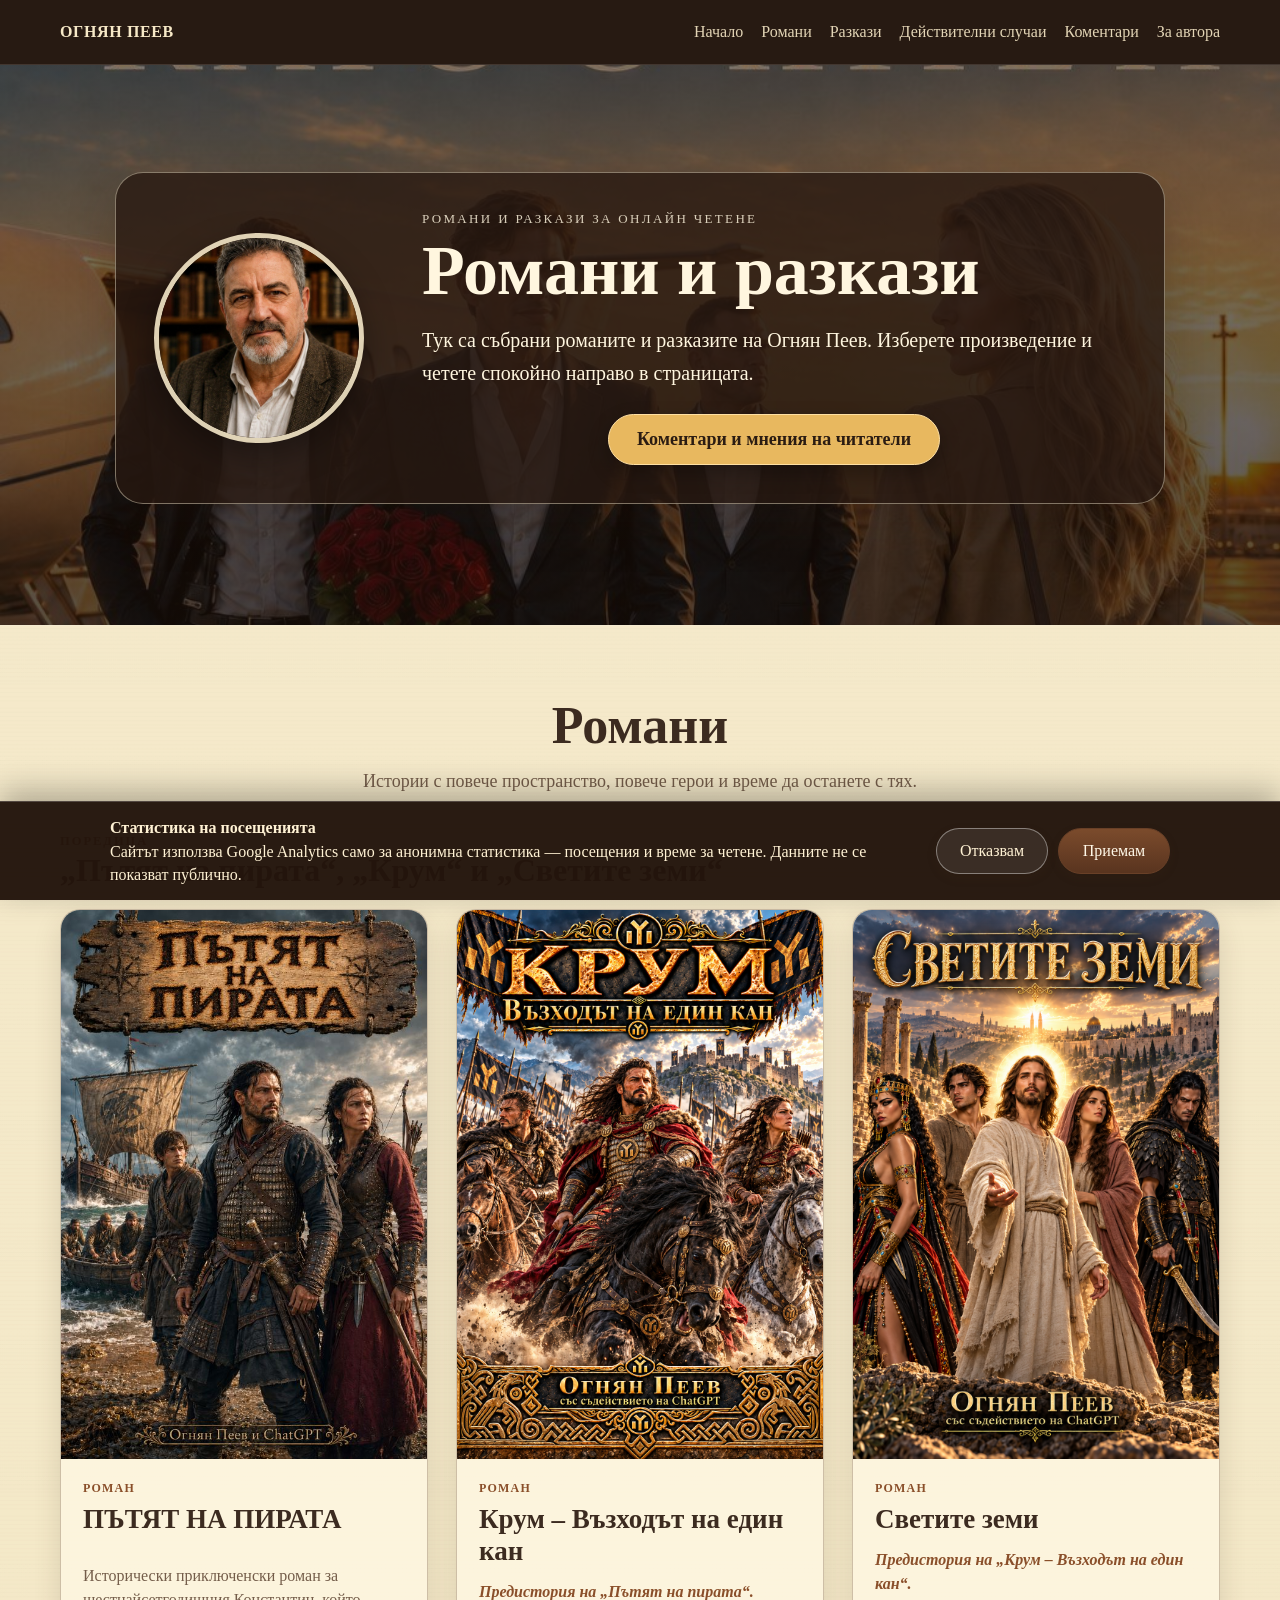
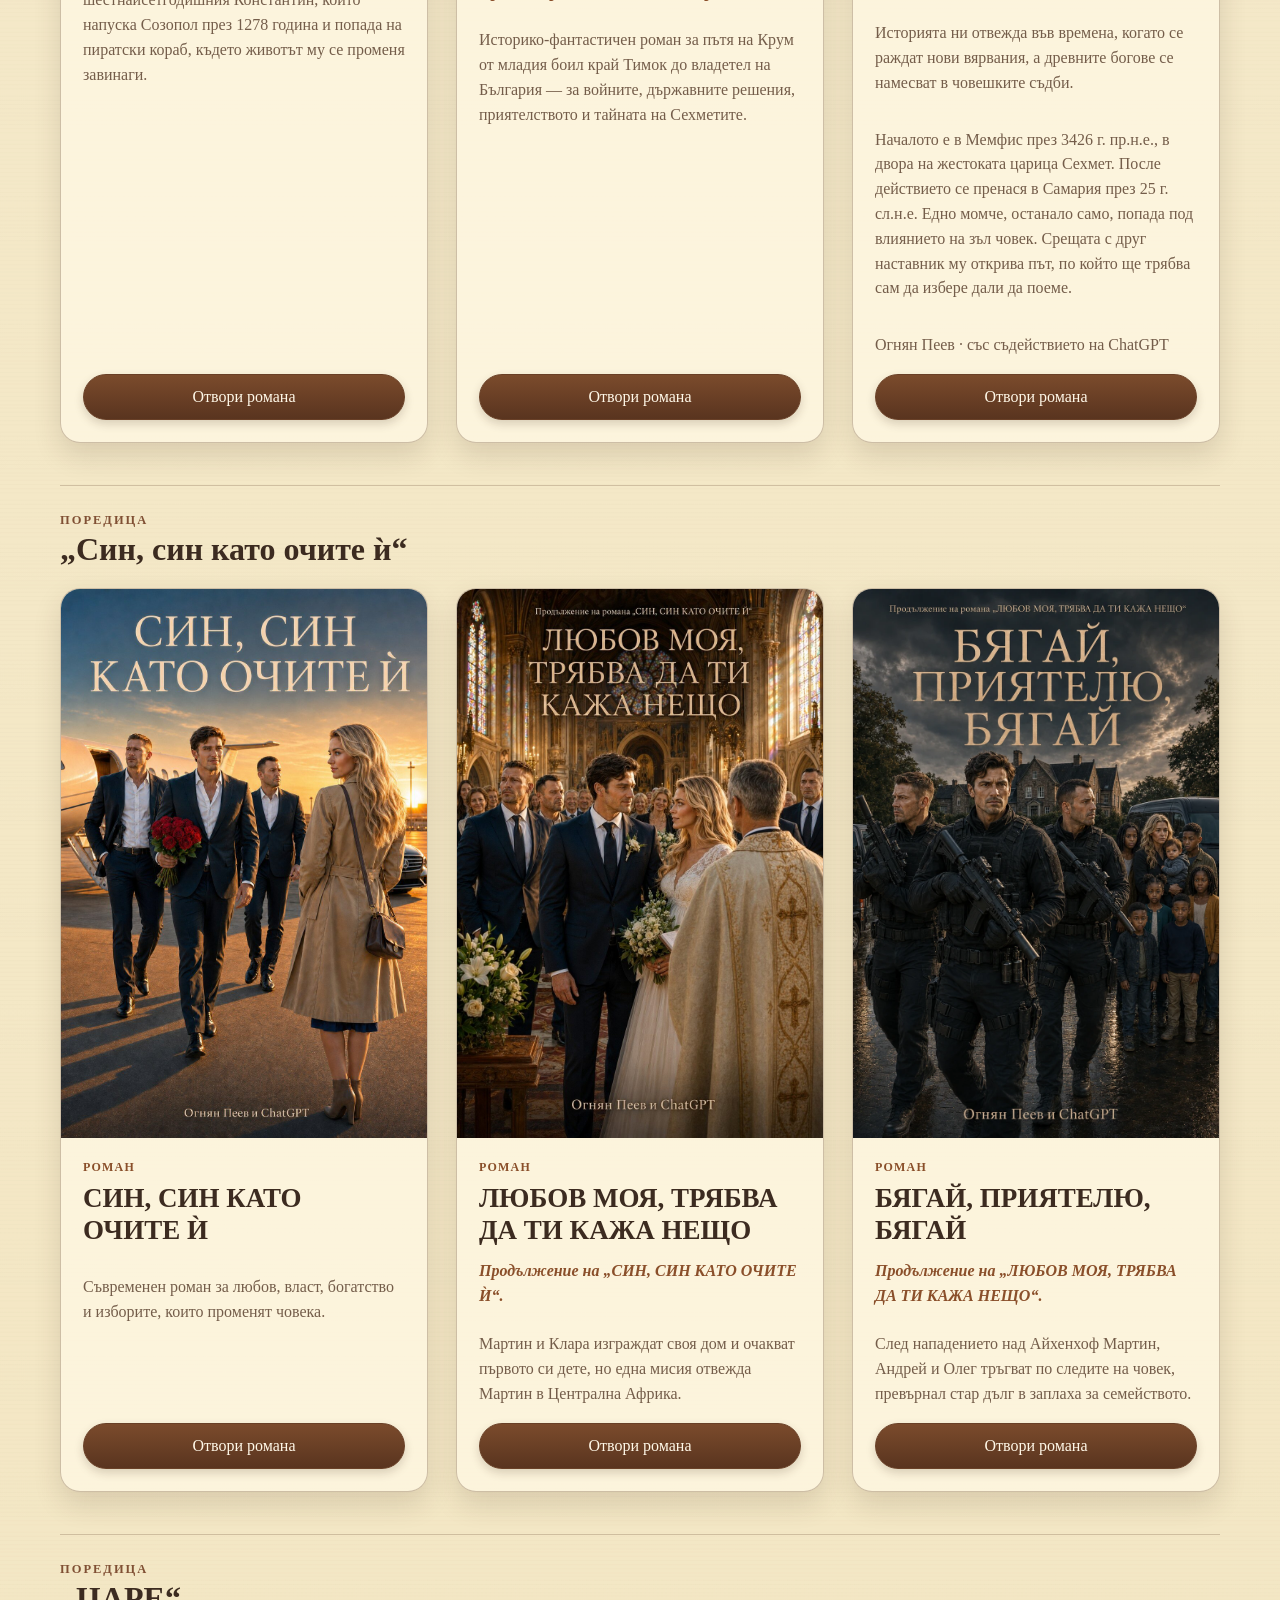
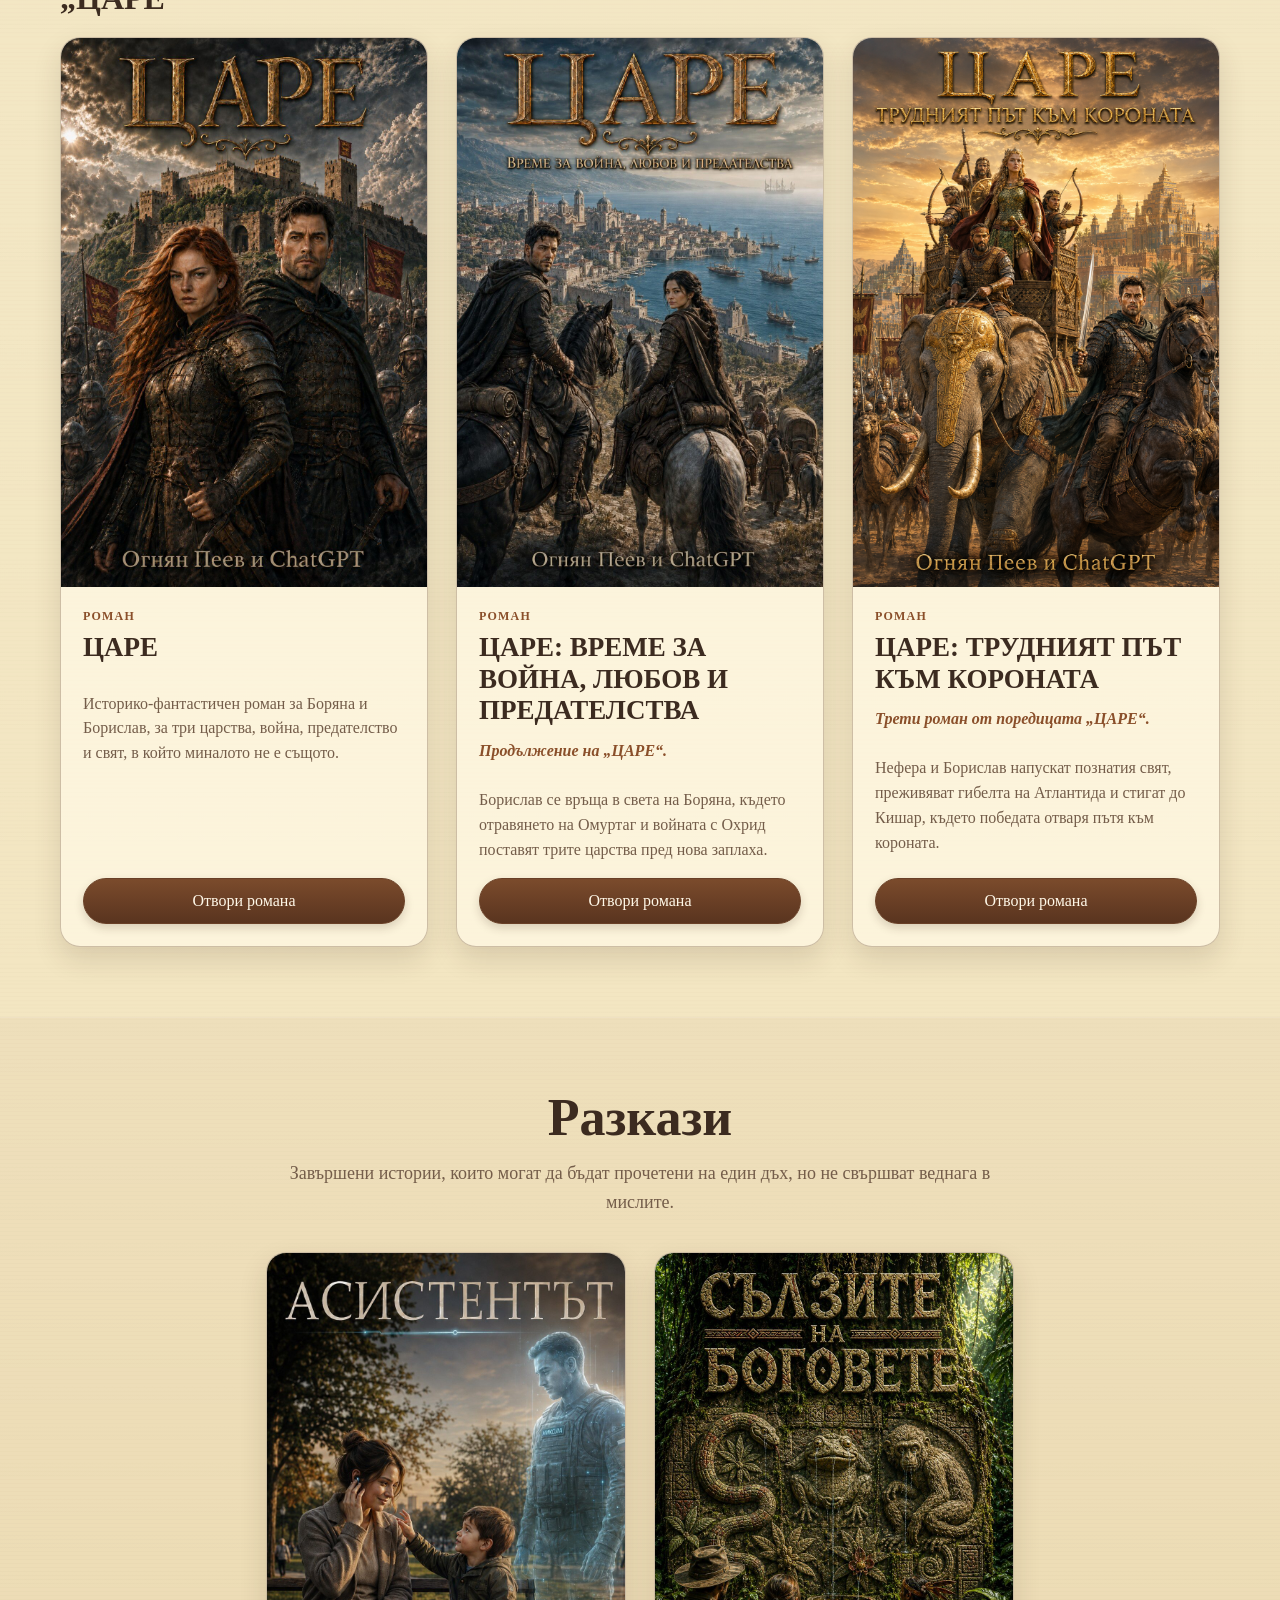
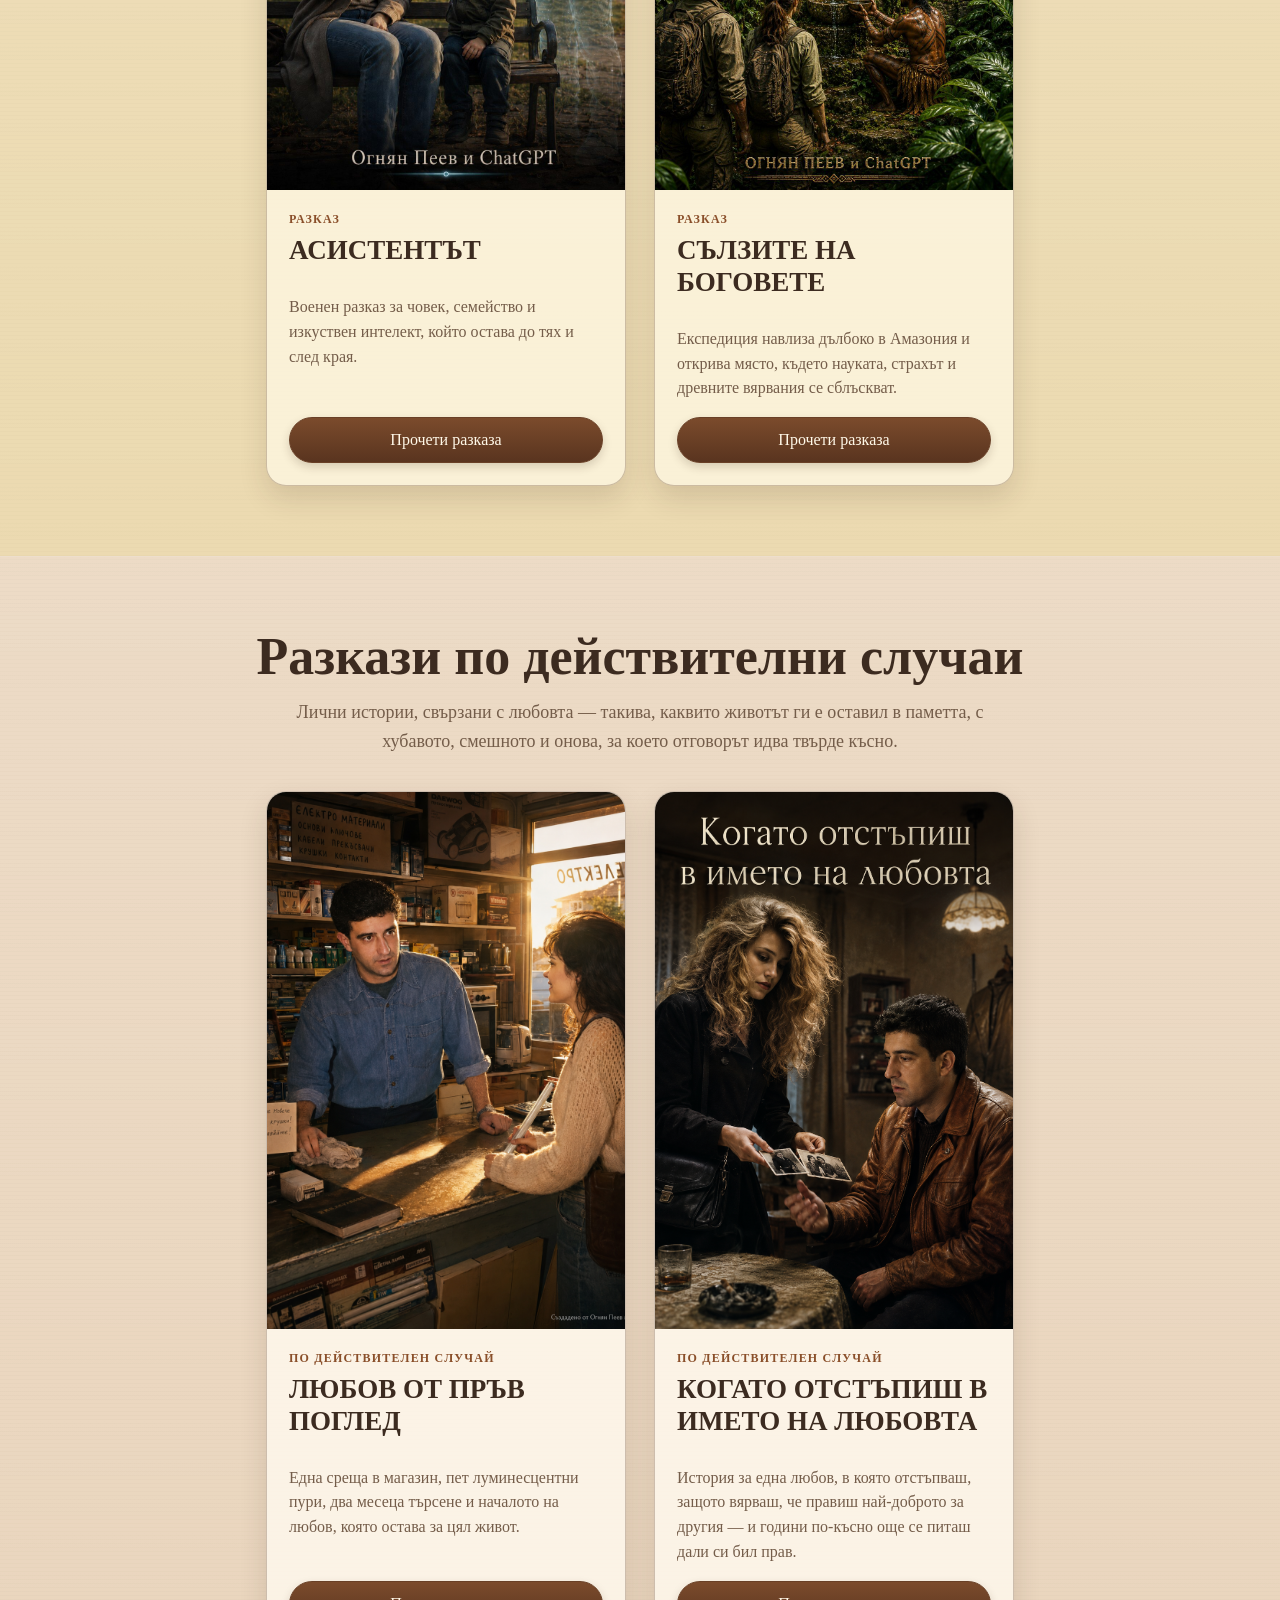
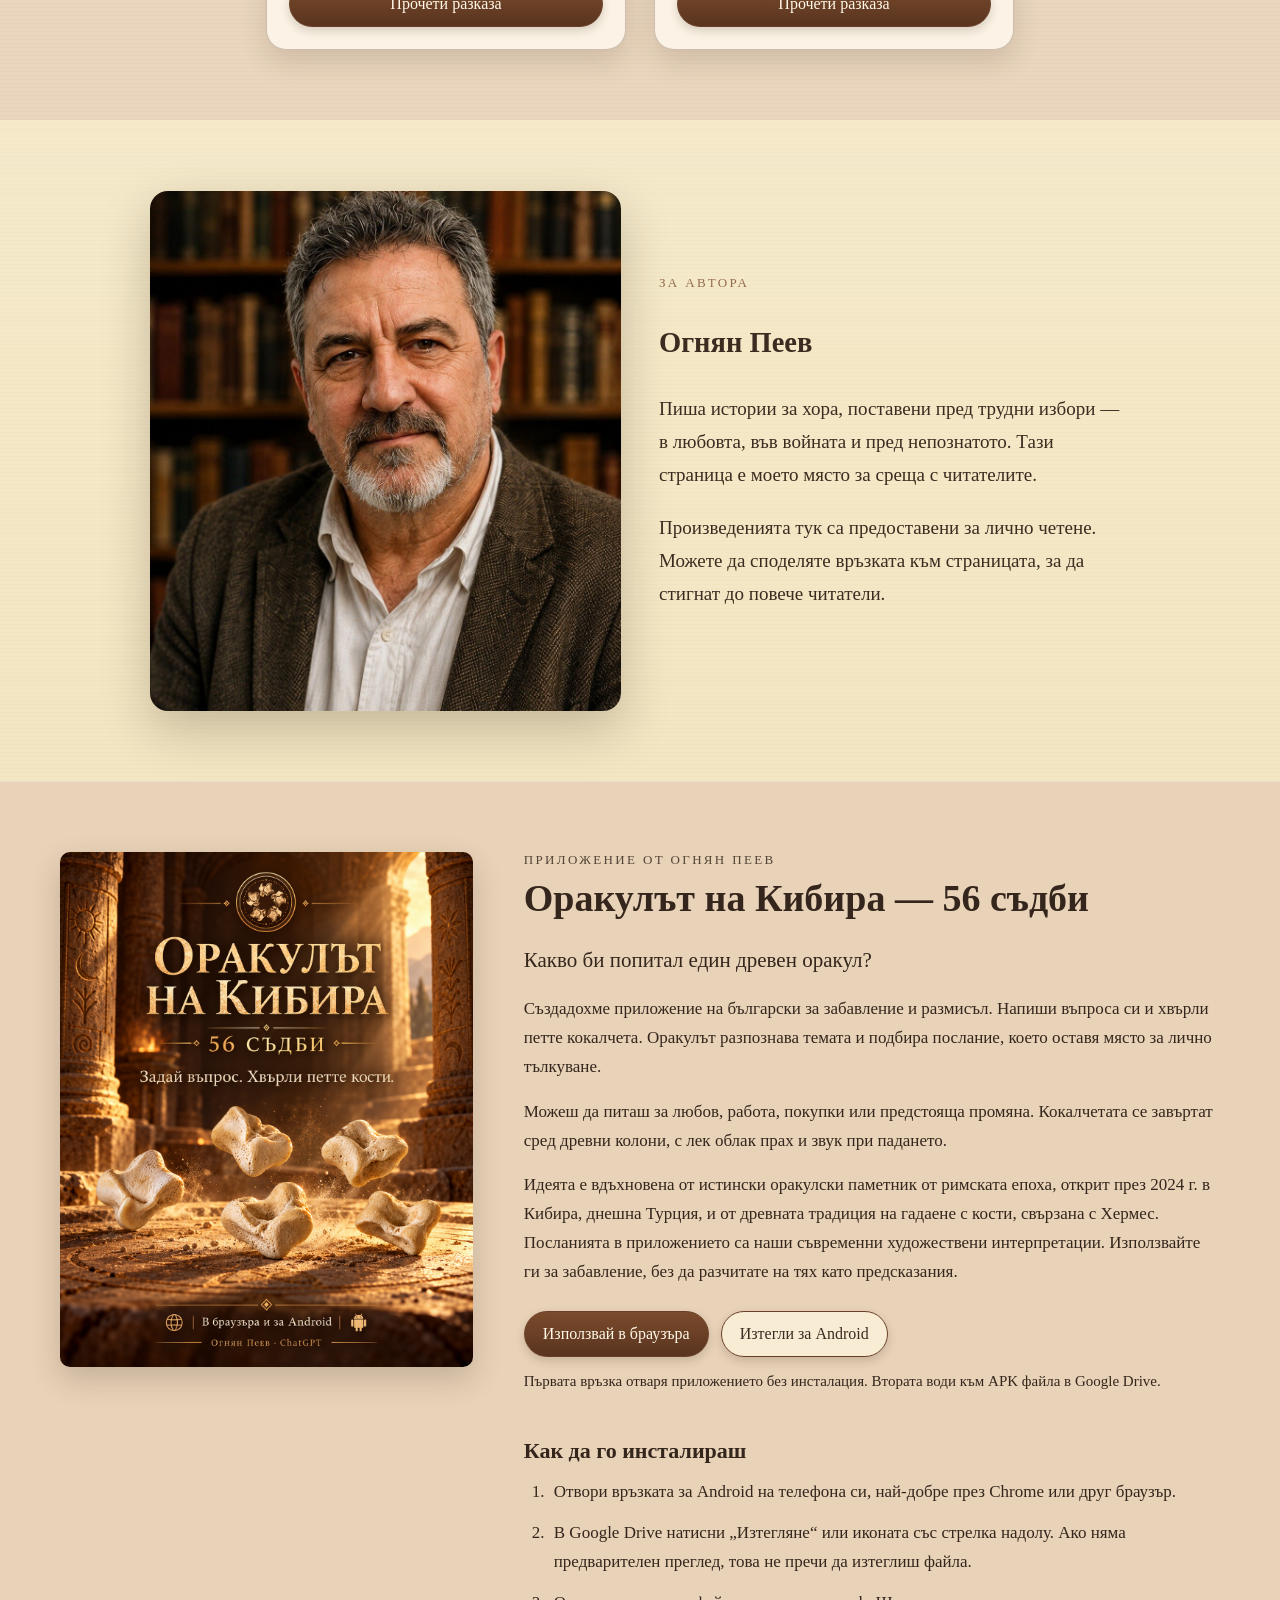
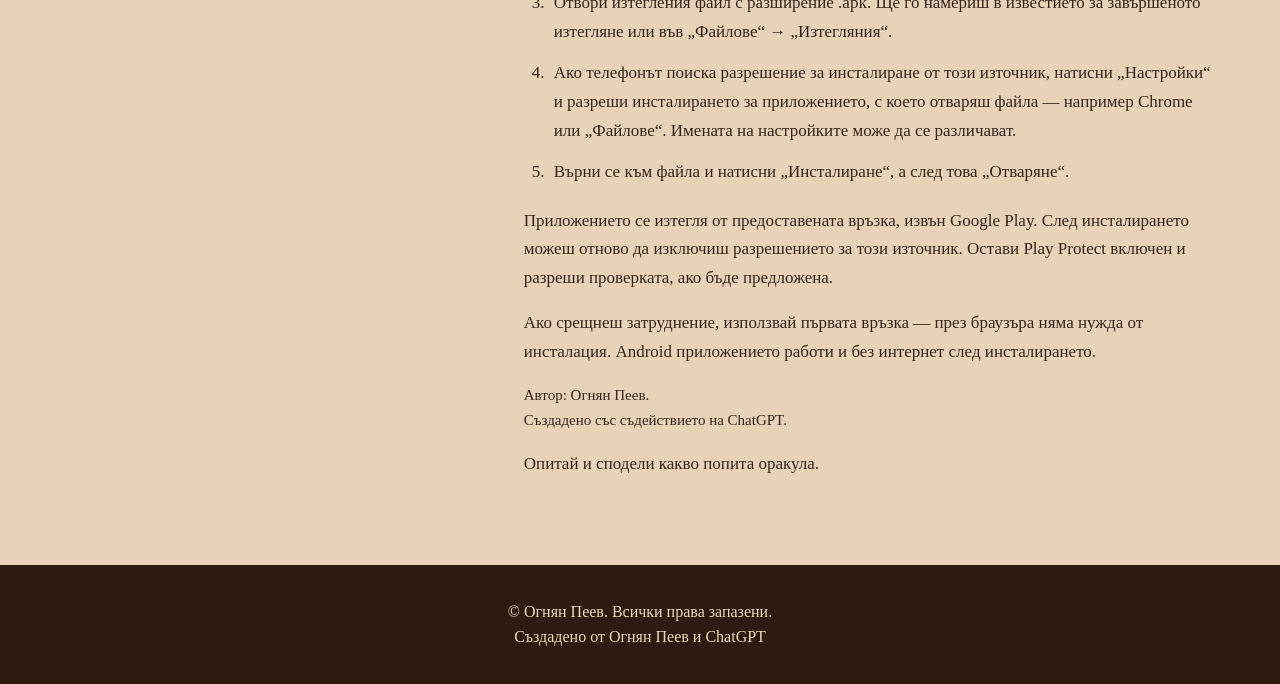
==== commit 29944a92: "Correct Oracle Android download link on index.html" ====
--- a/index.html
+++ b/index.html
@@ -209,7 +209,7 @@
 <p>Създадохме приложение на български за забавление и размисъл. Напиши въпроса си и хвърли петте кокалчета. Оракулът разпознава темата и подбира послание, което оставя място за лично тълкуване.</p>
 <p>Можеш да питаш за любов, работа, покупки или предстояща промяна. Кокалчетата се завъртат сред древни колони, с лек облак прах и звук при падането.</p>
 <p>Идеята е вдъхновена от истински оракулски паметник от римската епоха, открит през 2024 г. в Кибира, днешна Турция, и от древната традиция на гадаене с кости, свързана с Хермес. Посланията в приложението са наши съвременни художествени интерпретации. Използвайте ги за забавление, без да разчитате на тях като предсказания.</p>
-<div class="oracle-actions"><a class="button" href="https://oracle-of-kibyra.zestysun6.chatgpt.site/" target="_blank" rel="noopener">Използвай в браузъра</a><a class="button secondary" href="https://drive.google.com/file/d/1OnNZU-O1PEYQAChrfPFiy2_3_ZhFsBNI/view?usp=sharing" target="_blank" rel="noopener">Изтегли за Android</a></div>
+<div class="oracle-actions"><a class="button" href="https://oracle-of-kibyra.zestysun6.chatgpt.site/" target="_blank" rel="noopener">Използвай в браузъра</a><a class="button secondary" href="https://drive.google.com/file/d/1Fy2jTGqqS5jBGTyBSHDS0kR9lwZD3T_i/view?usp=sharing" target="_blank" rel="noopener">Изтегли за Android</a></div>
 <p class="oracle-link-note">Първата връзка отваря приложението без инсталация. Втората води към APK файла в Google Drive.</p>
 <div class="oracle-install">
 <h3>Как да го инсталираш</h3>
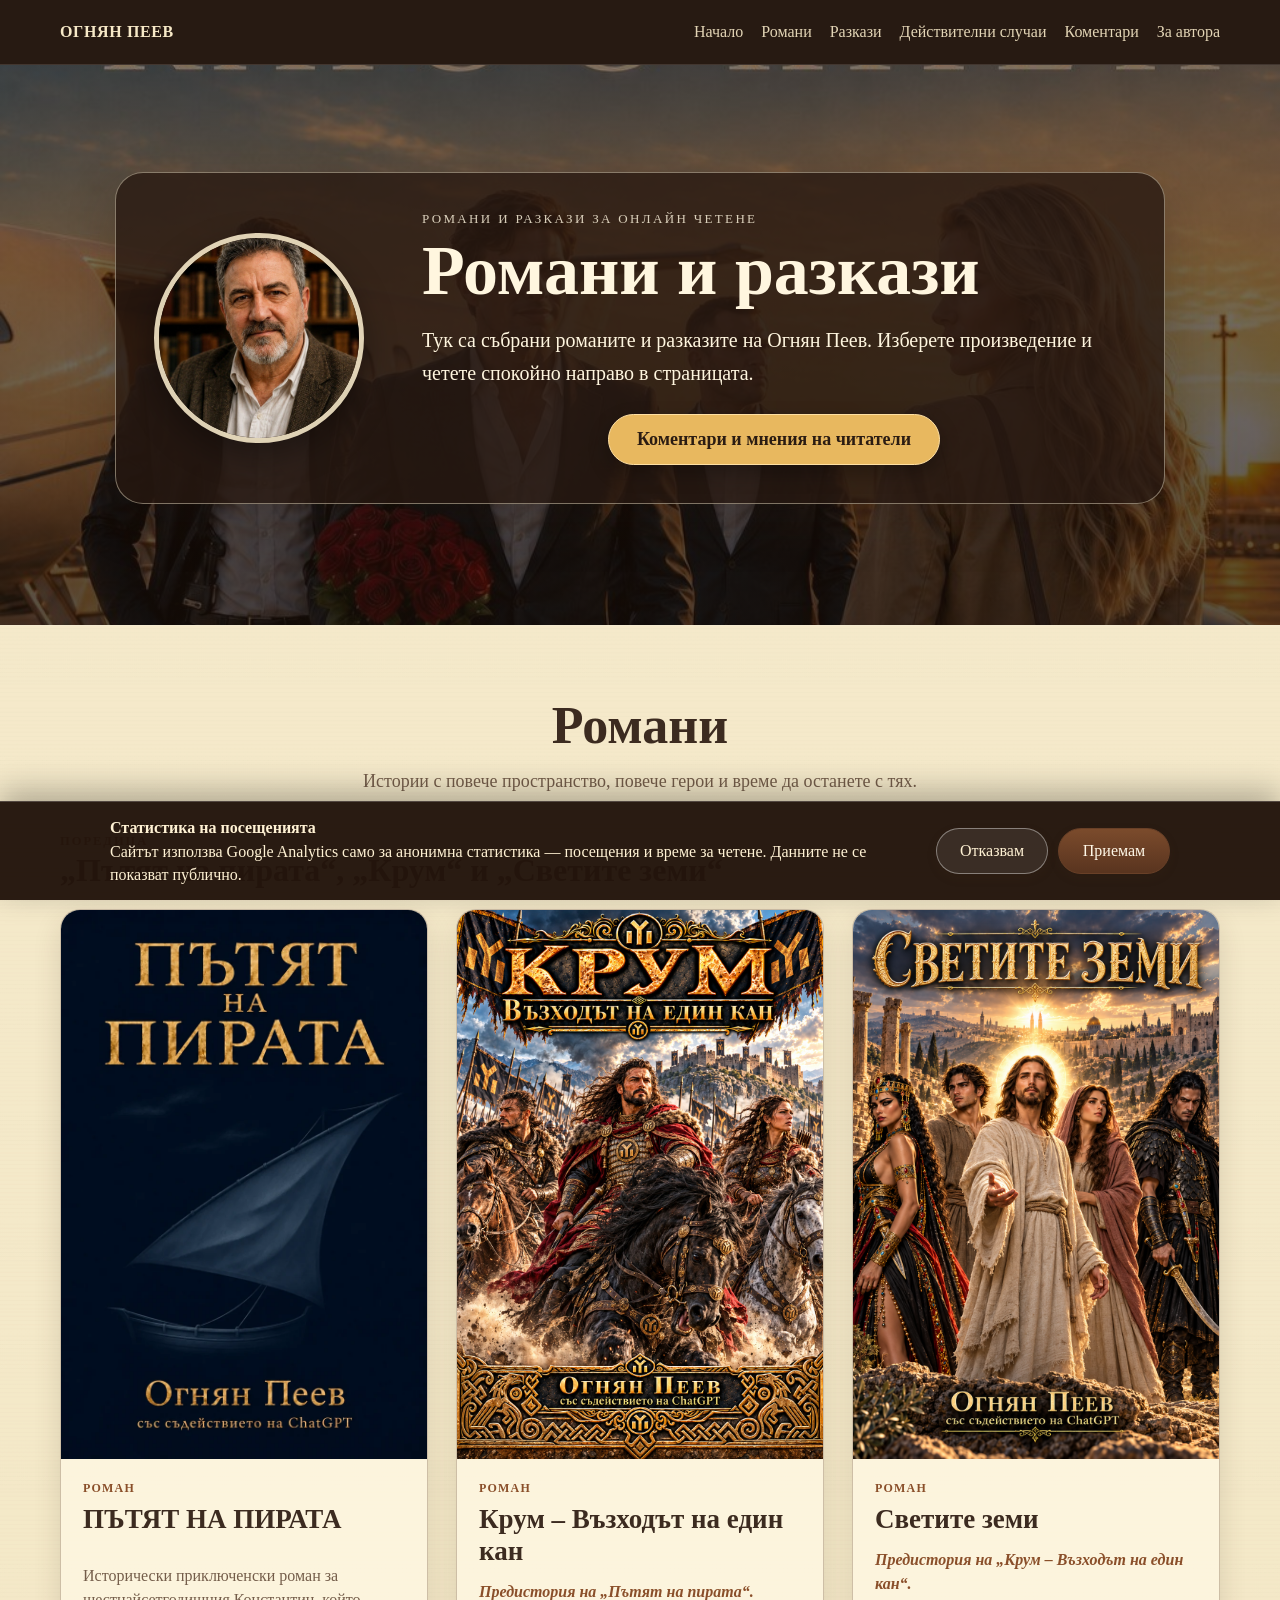
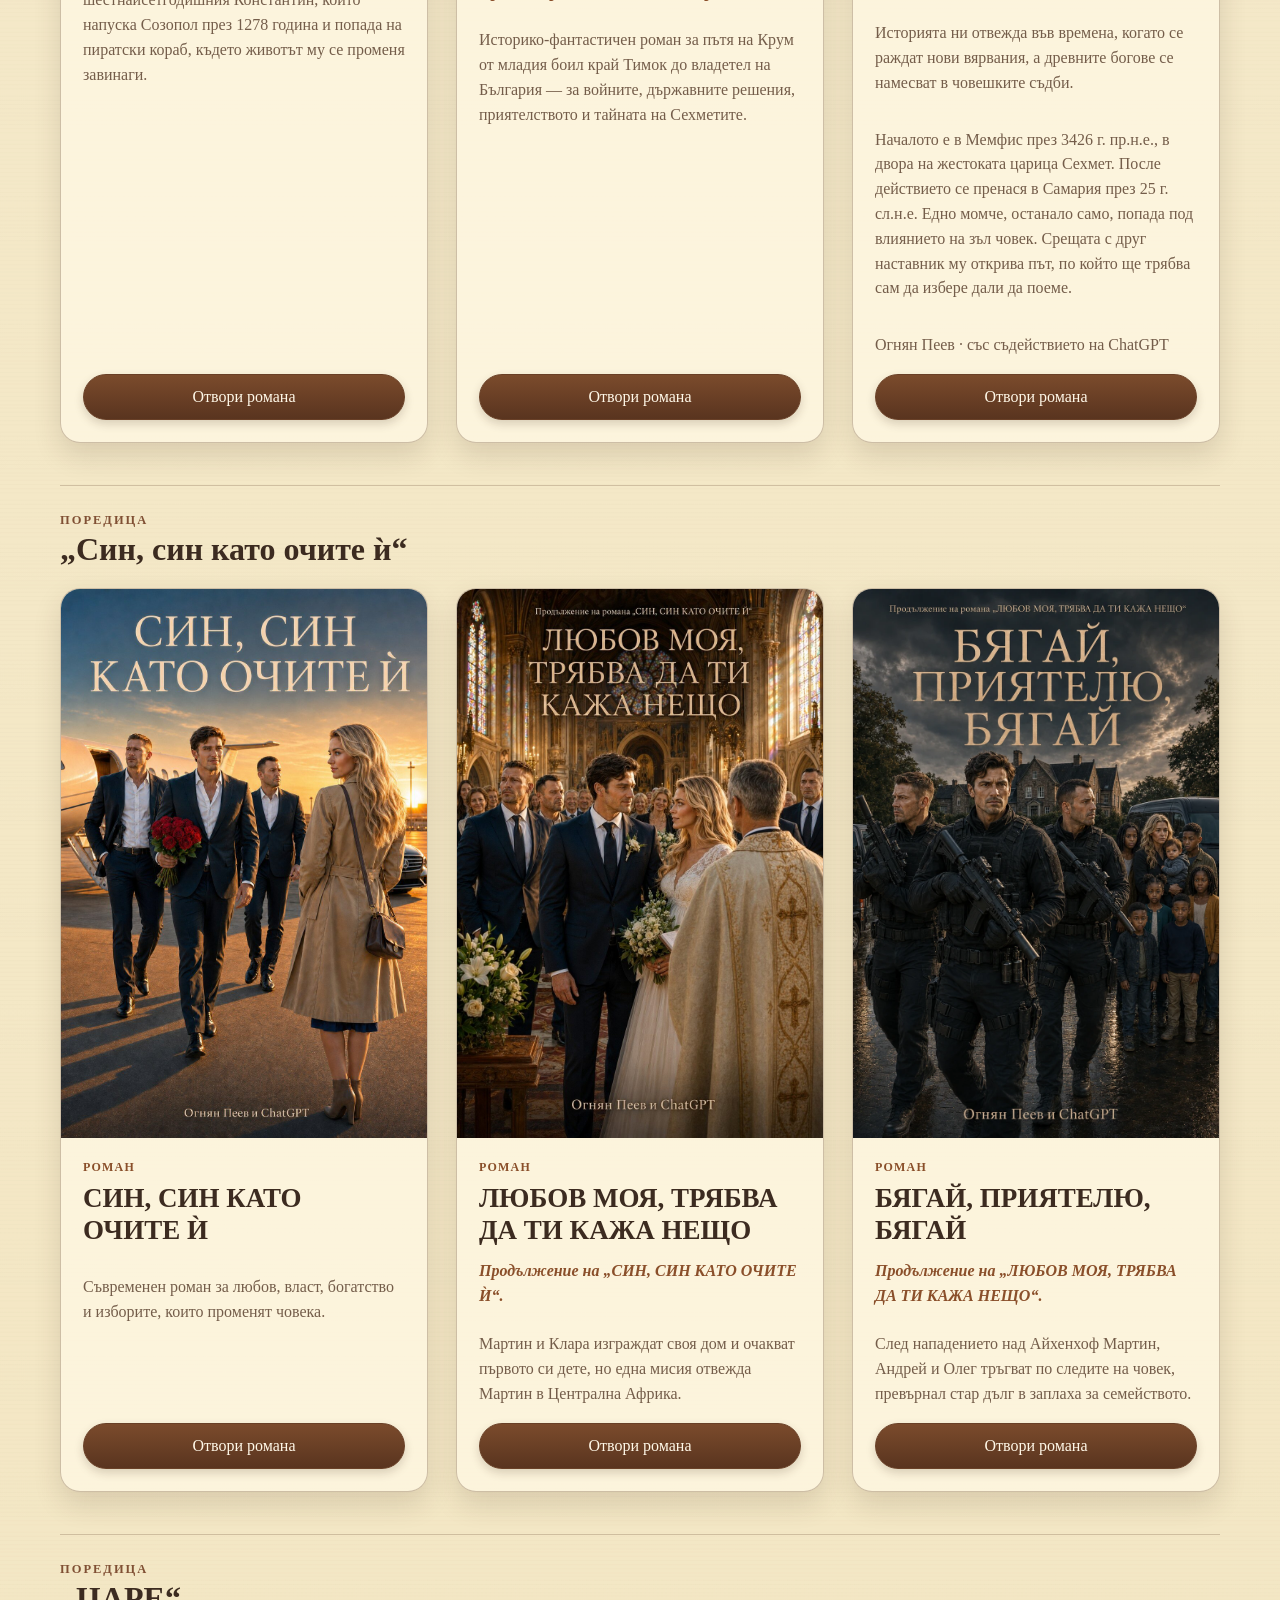
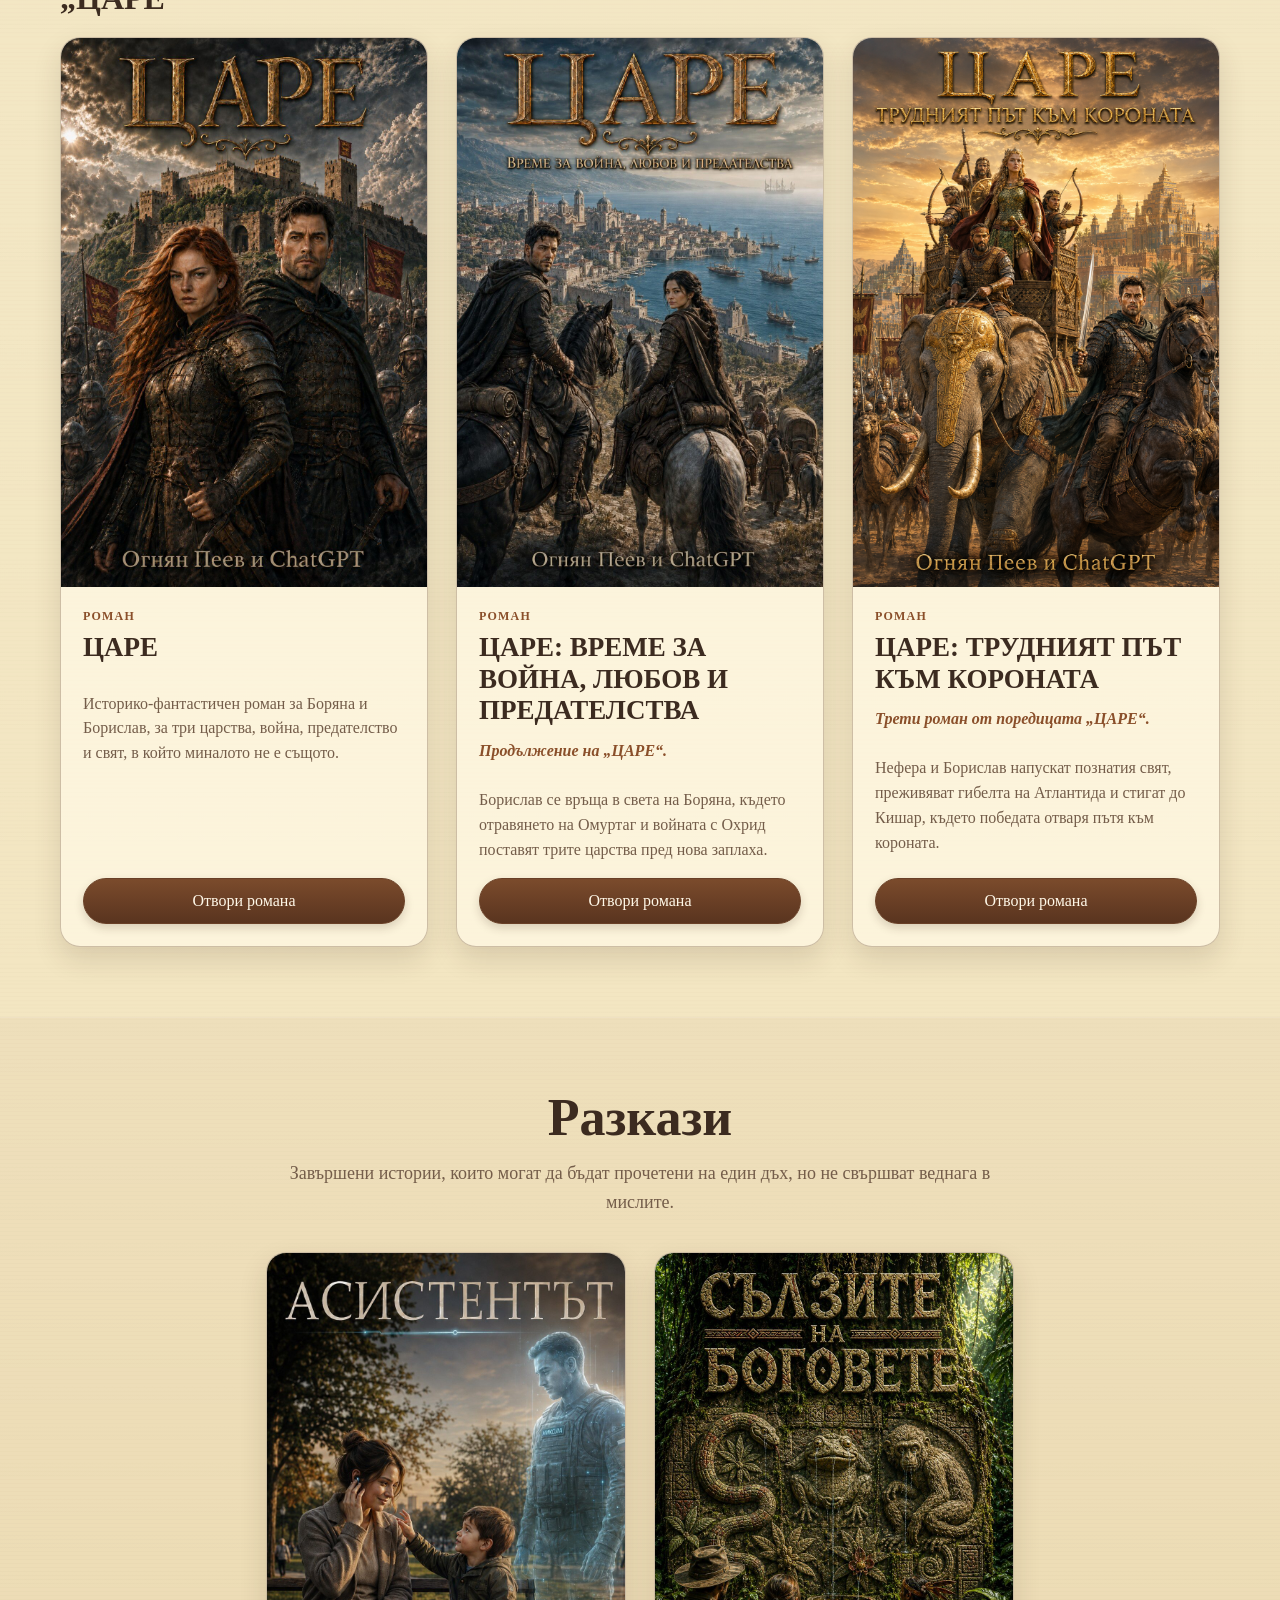
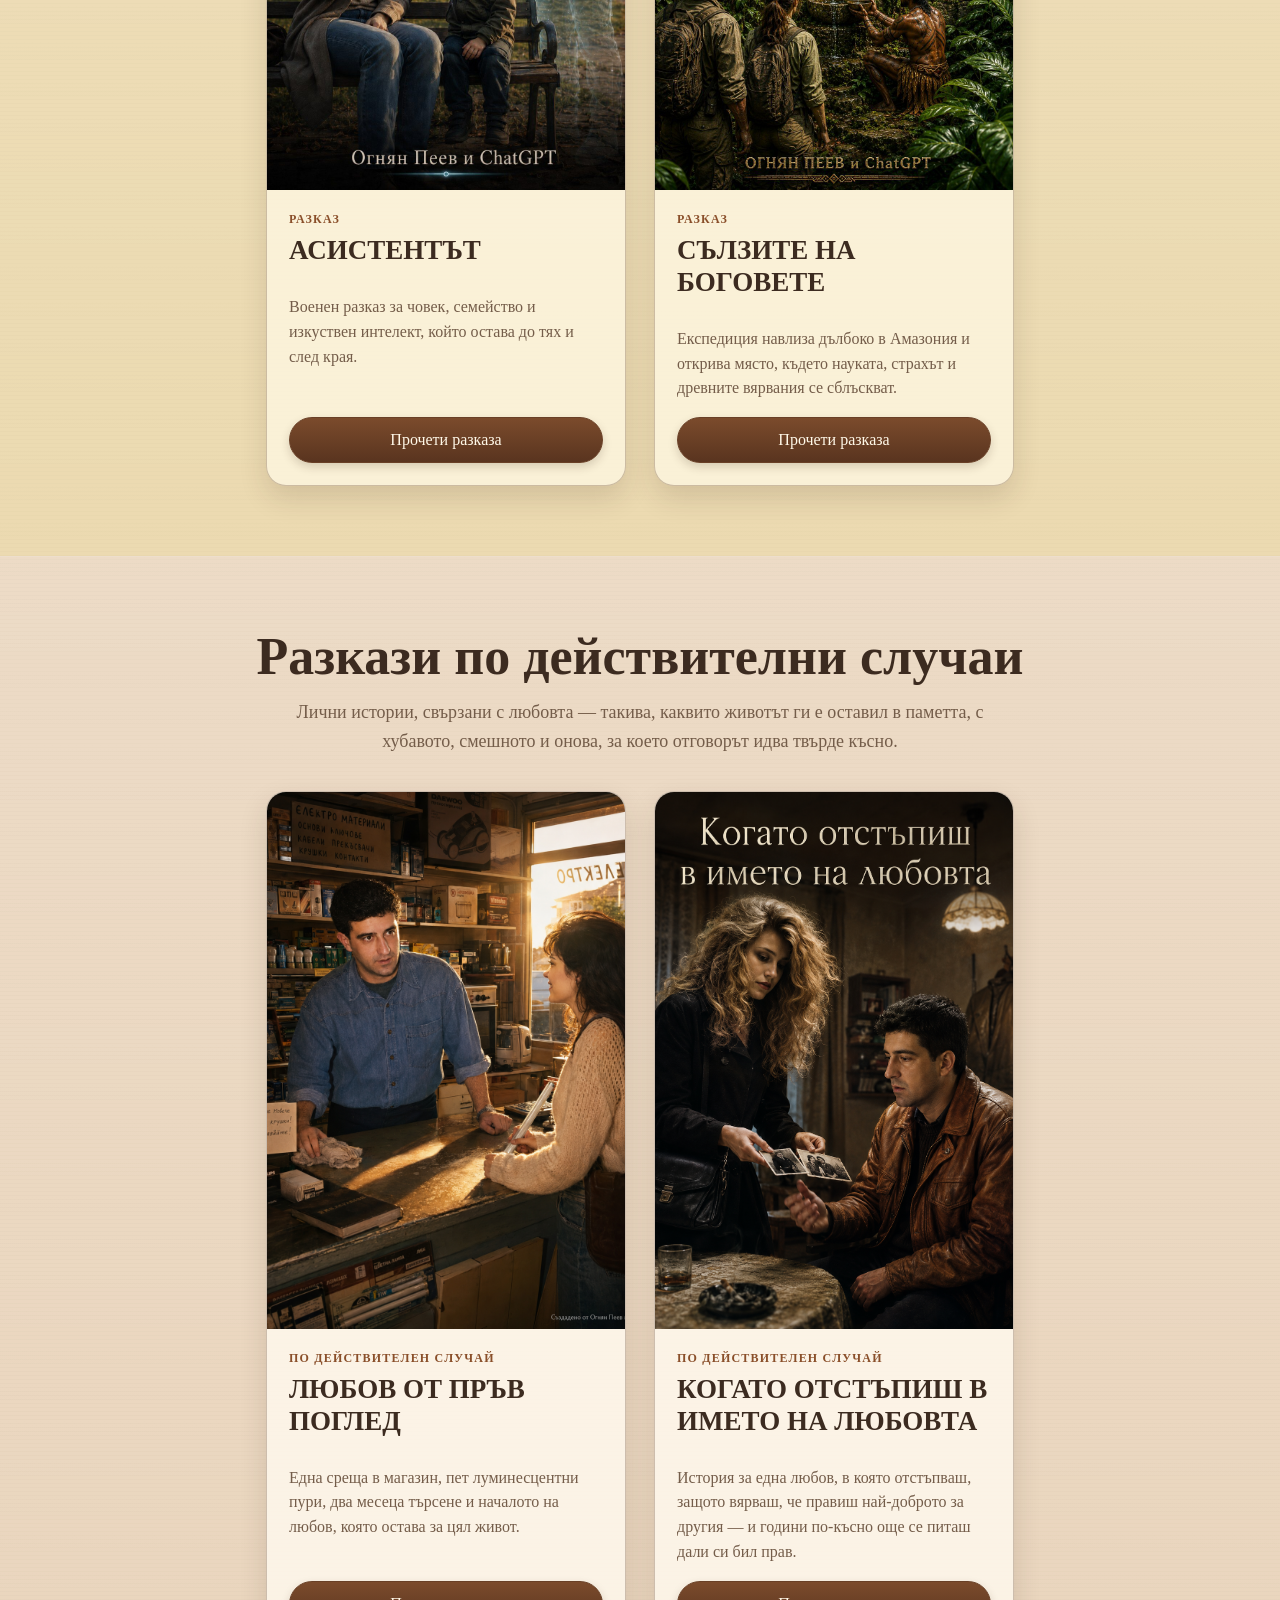
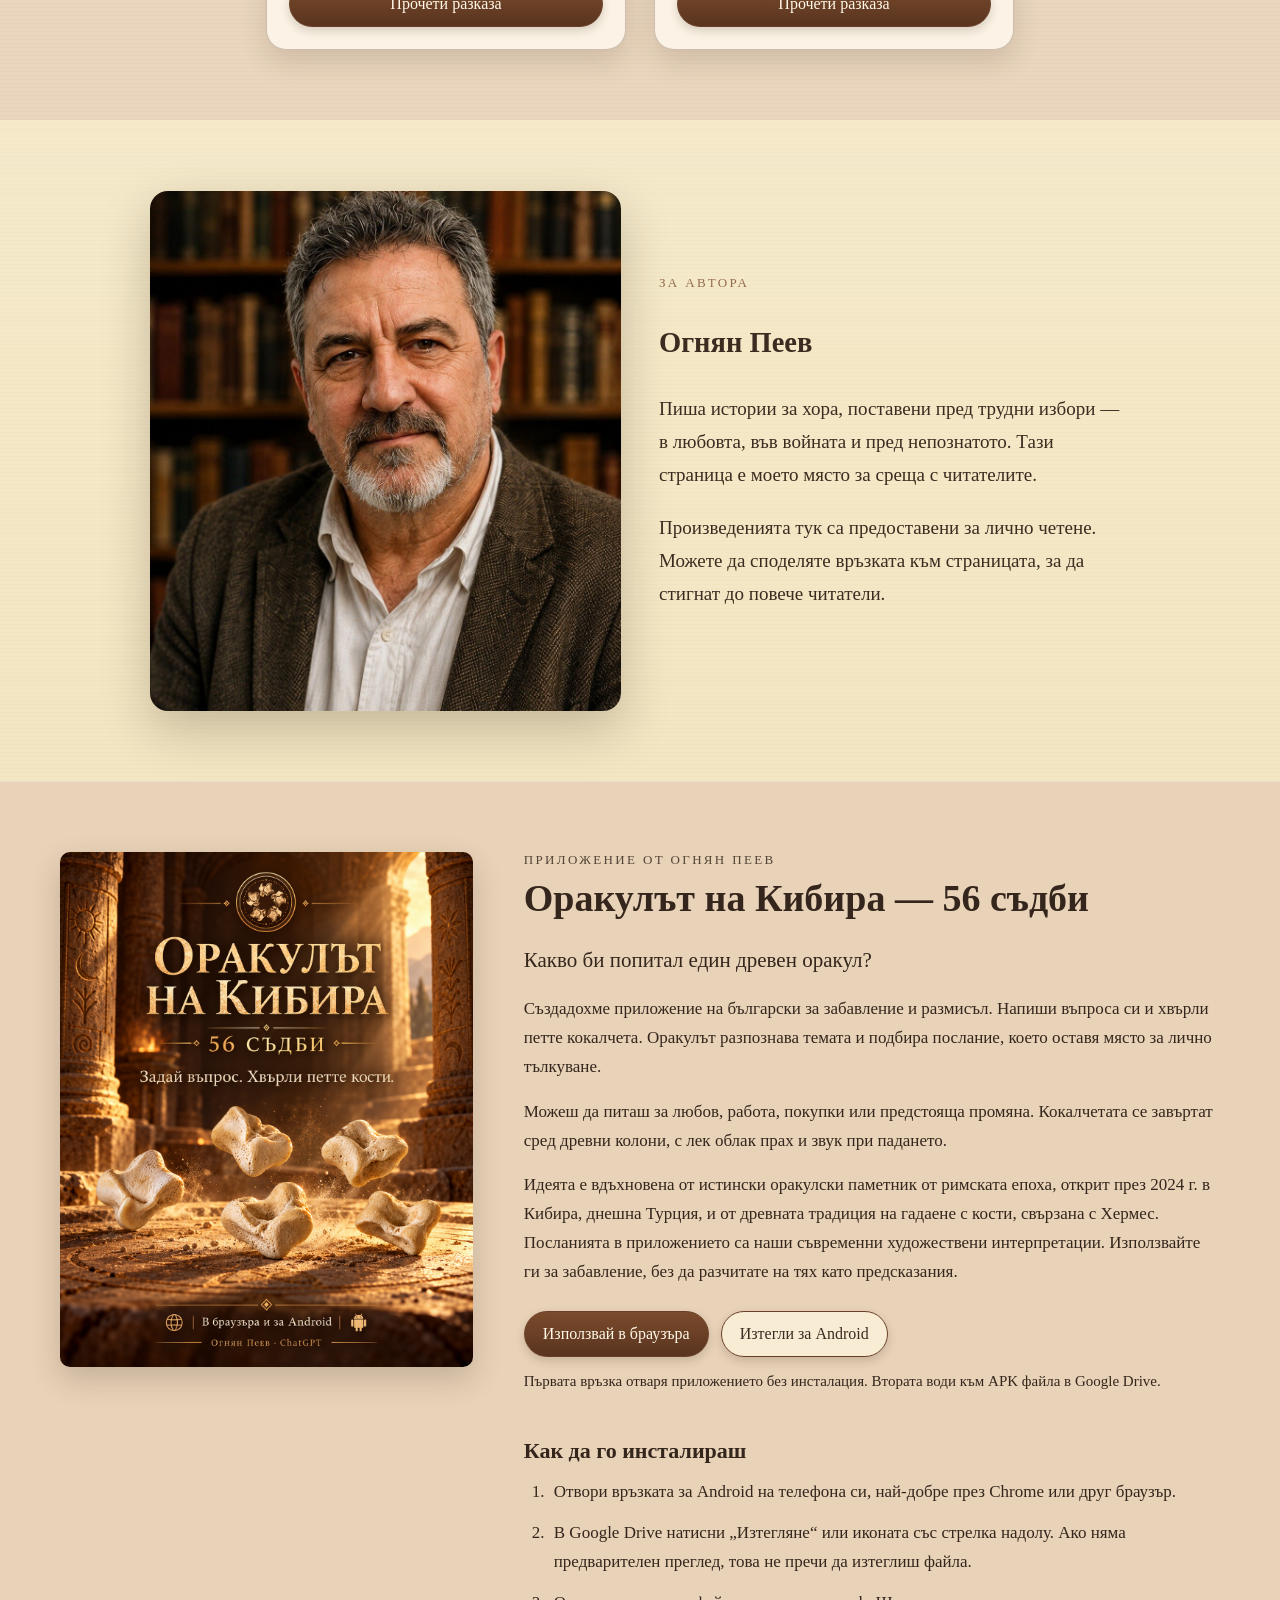
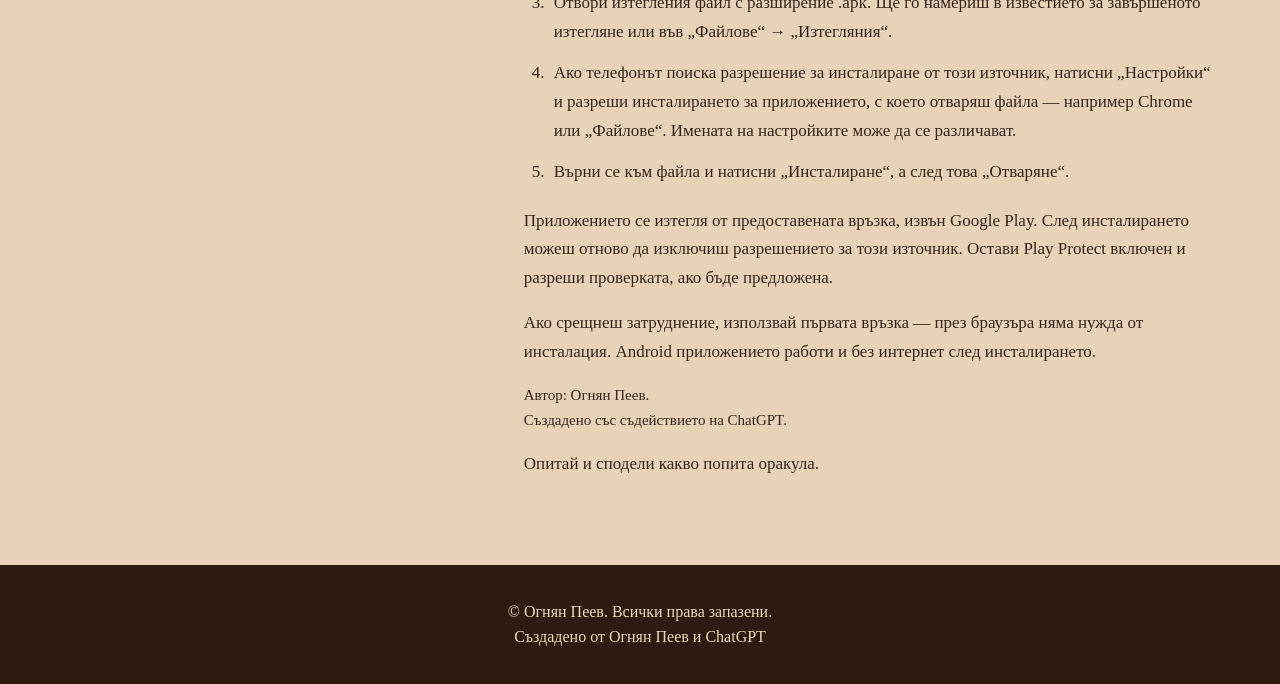
==== commit 7d4f5c9d: "Update The Pirate's Path cover and add Ivaylo cover asset" ====
--- a/index.html
+++ b/index.html
@@ -44,7 +44,7 @@
 <div class="series-list">
 <section class="series-block"><div class="series-heading"><span class="series-kicker">Поредица</span><h3>„Пътят на пирата“, „Крум“ и „Светите земи“</h3></div><div class="shelf novels-shelf series-books">
 <article class="book-card" data-work="pirat-path">
-<div class="cover-wrap"><img alt="Корица на Пътят на пирата" src="assets/images/pirat-path.jpg" loading="lazy"></div>
+<div class="cover-wrap"><img alt="Корица на Пътят на пирата" src="assets/images/pirat-path-new.webp" loading="lazy"></div>
 <div class="book-info">
 <span class="book-type">Роман</span>
 <h3>ПЪТЯТ НА ПИРАТА</h3>
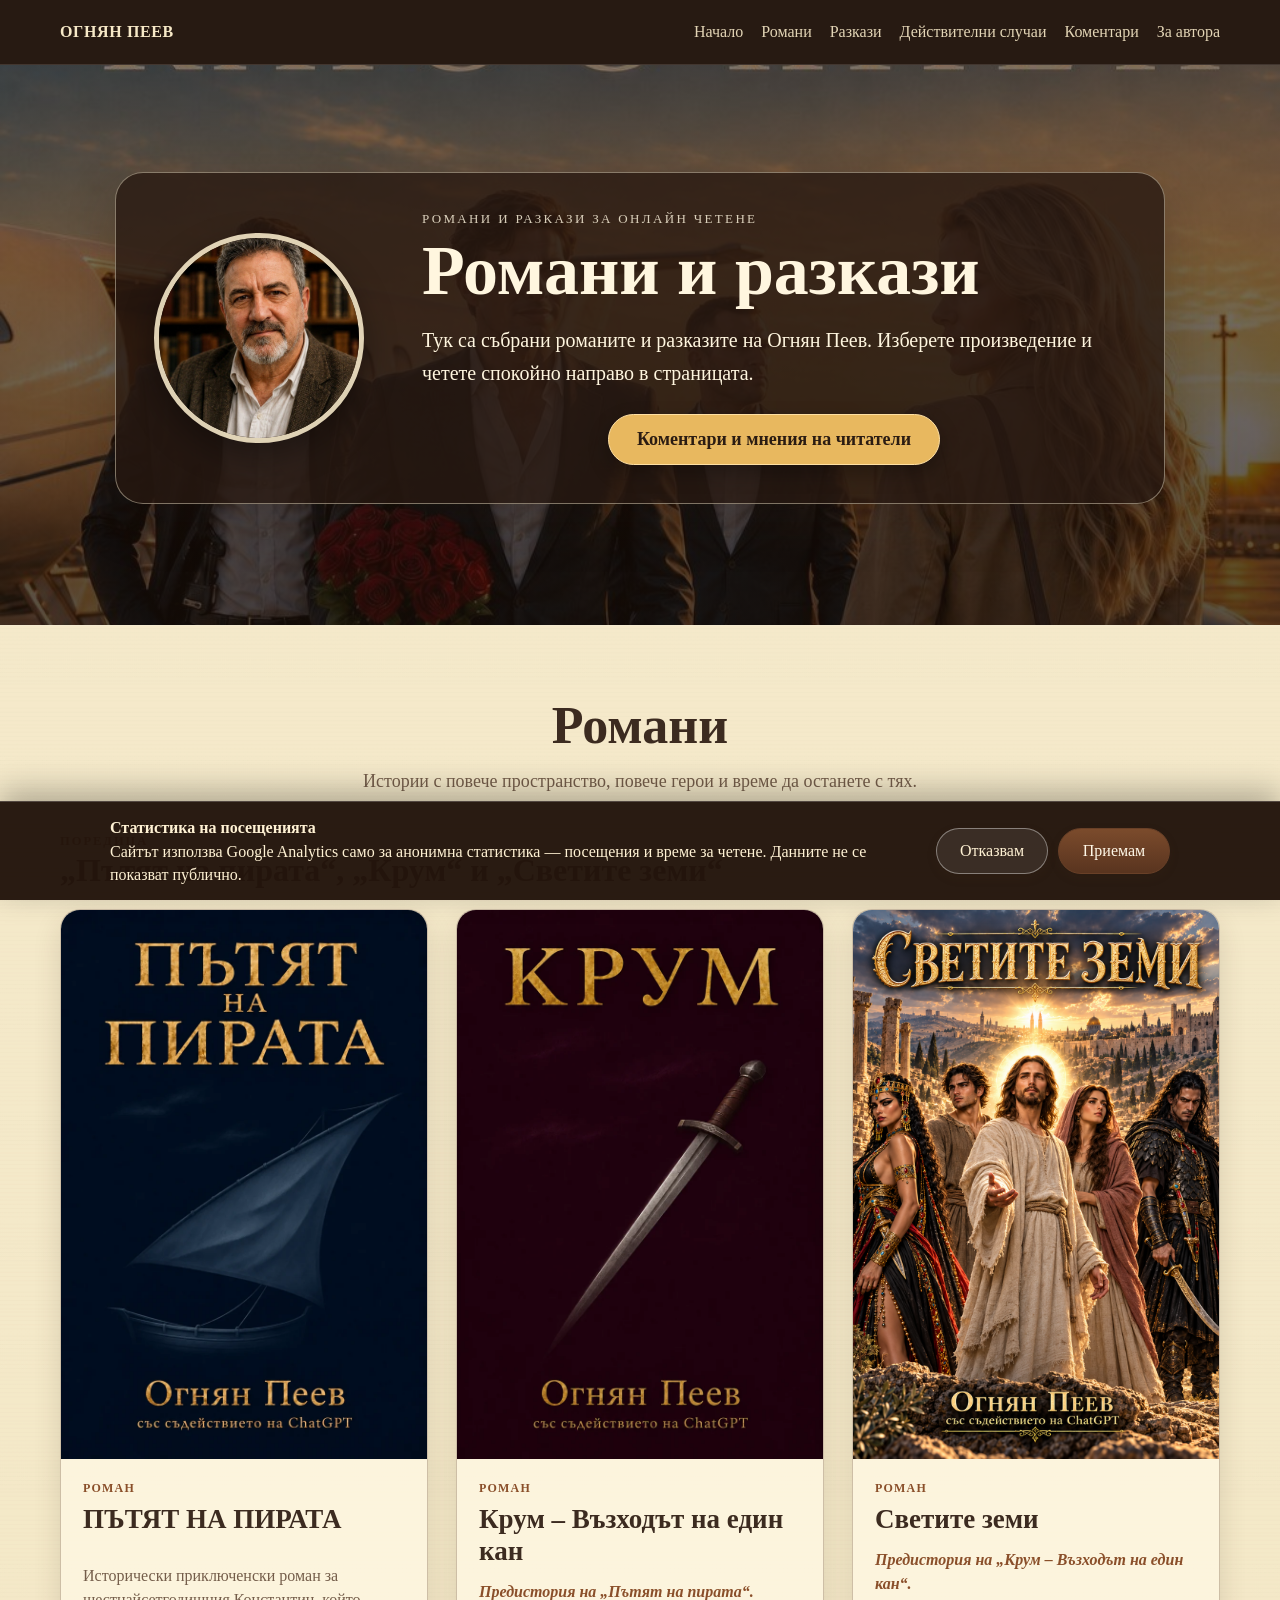
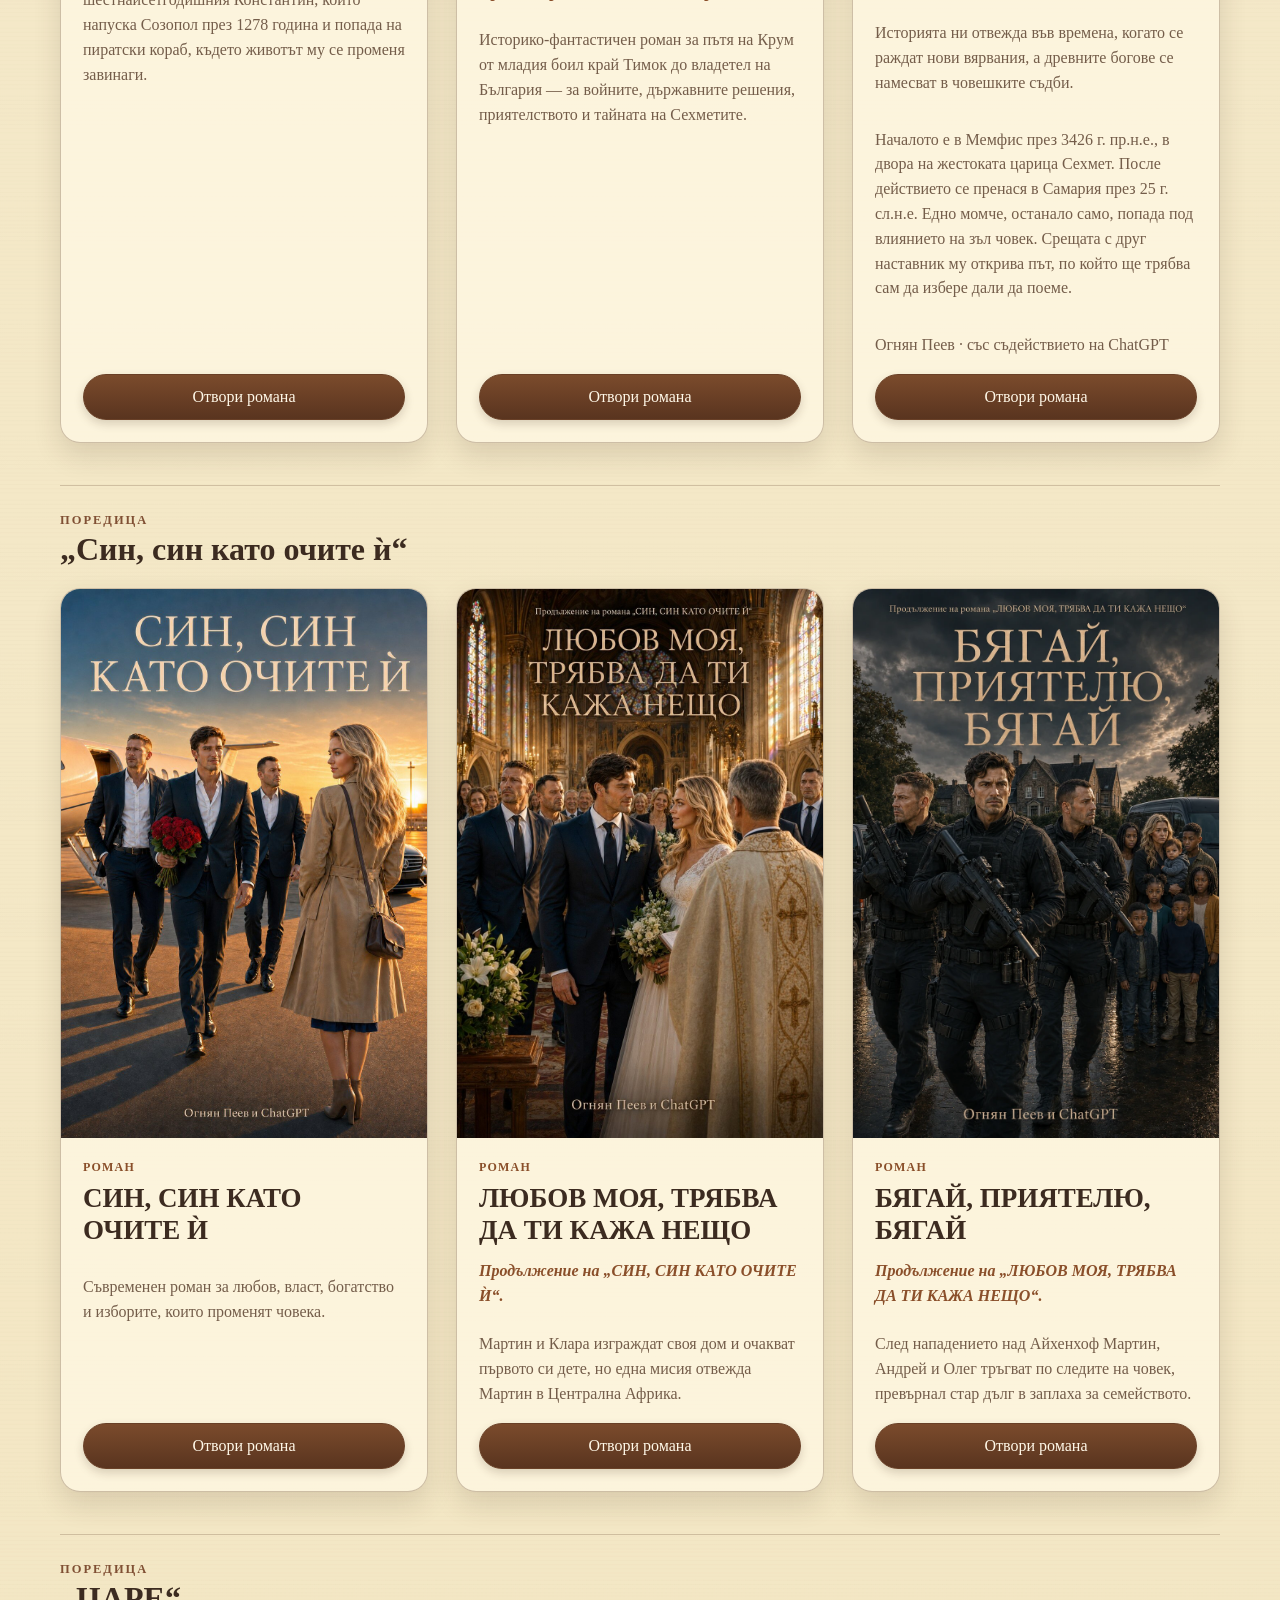
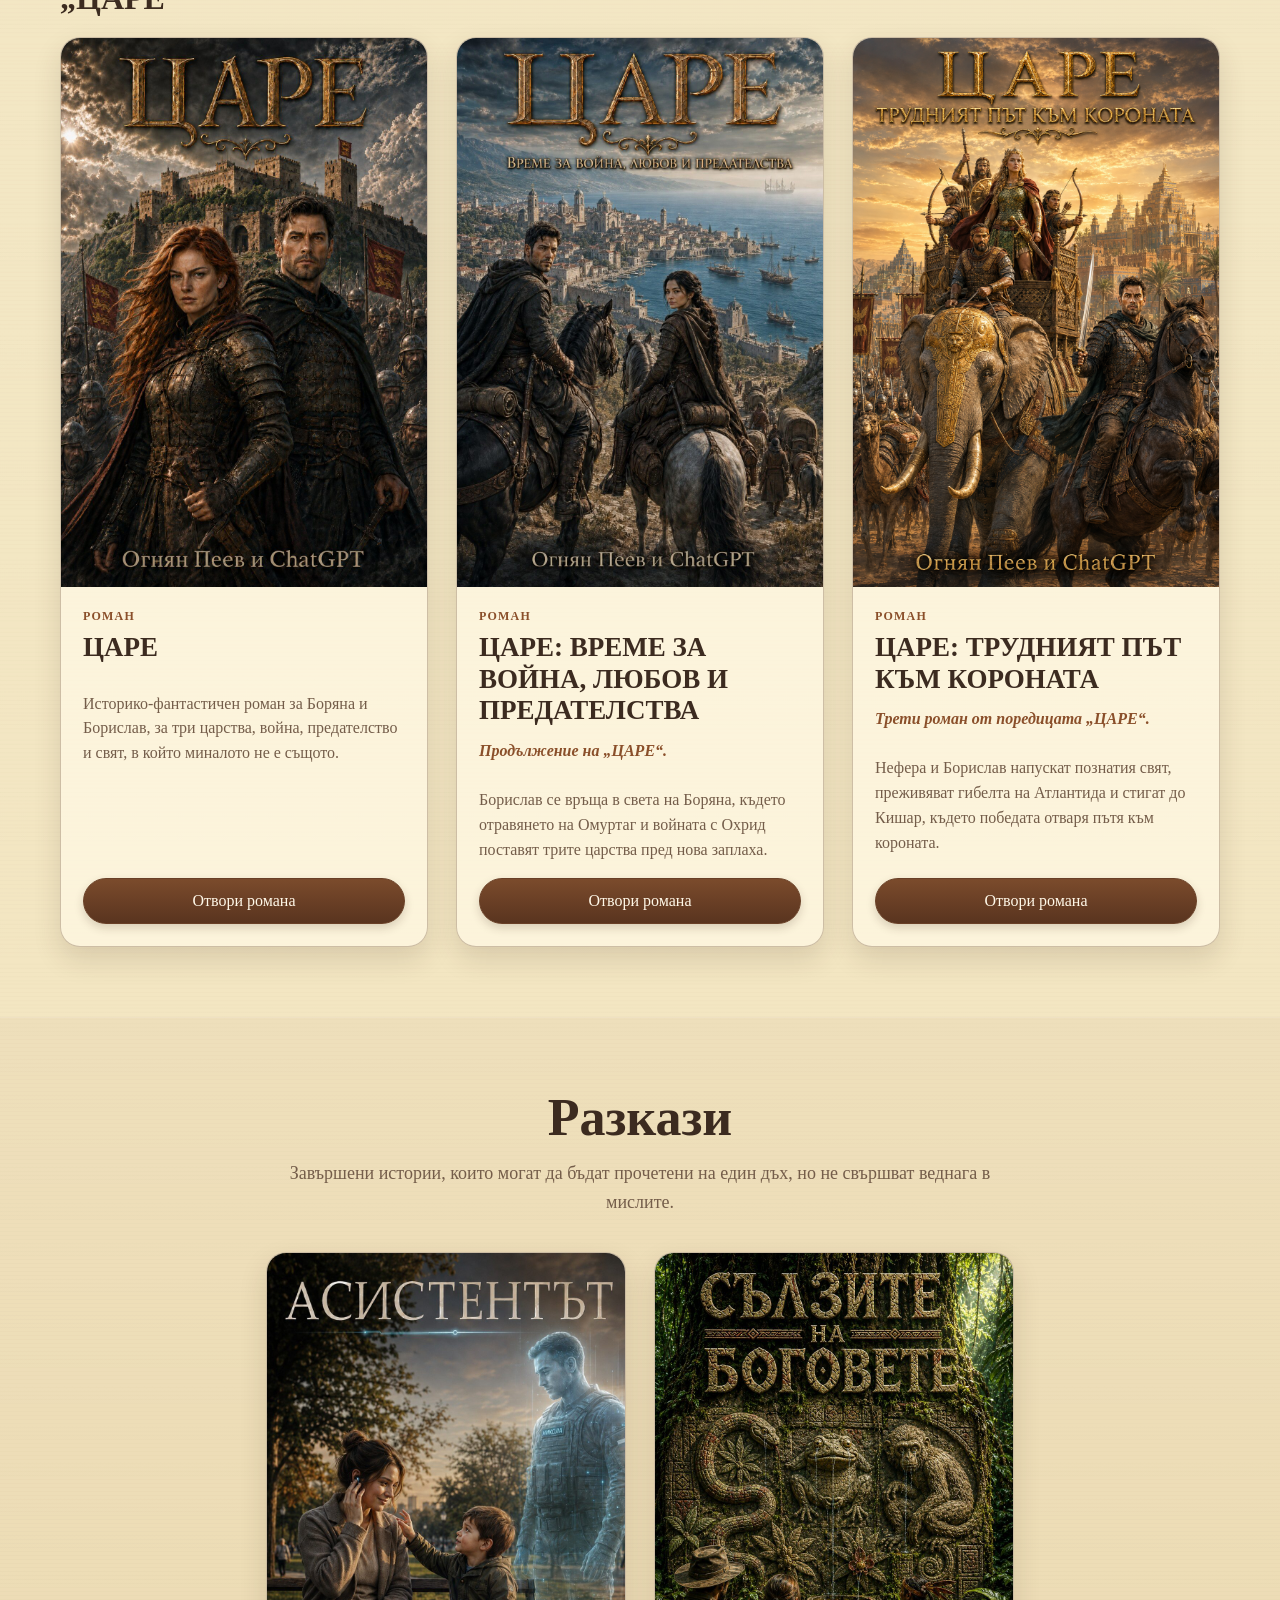
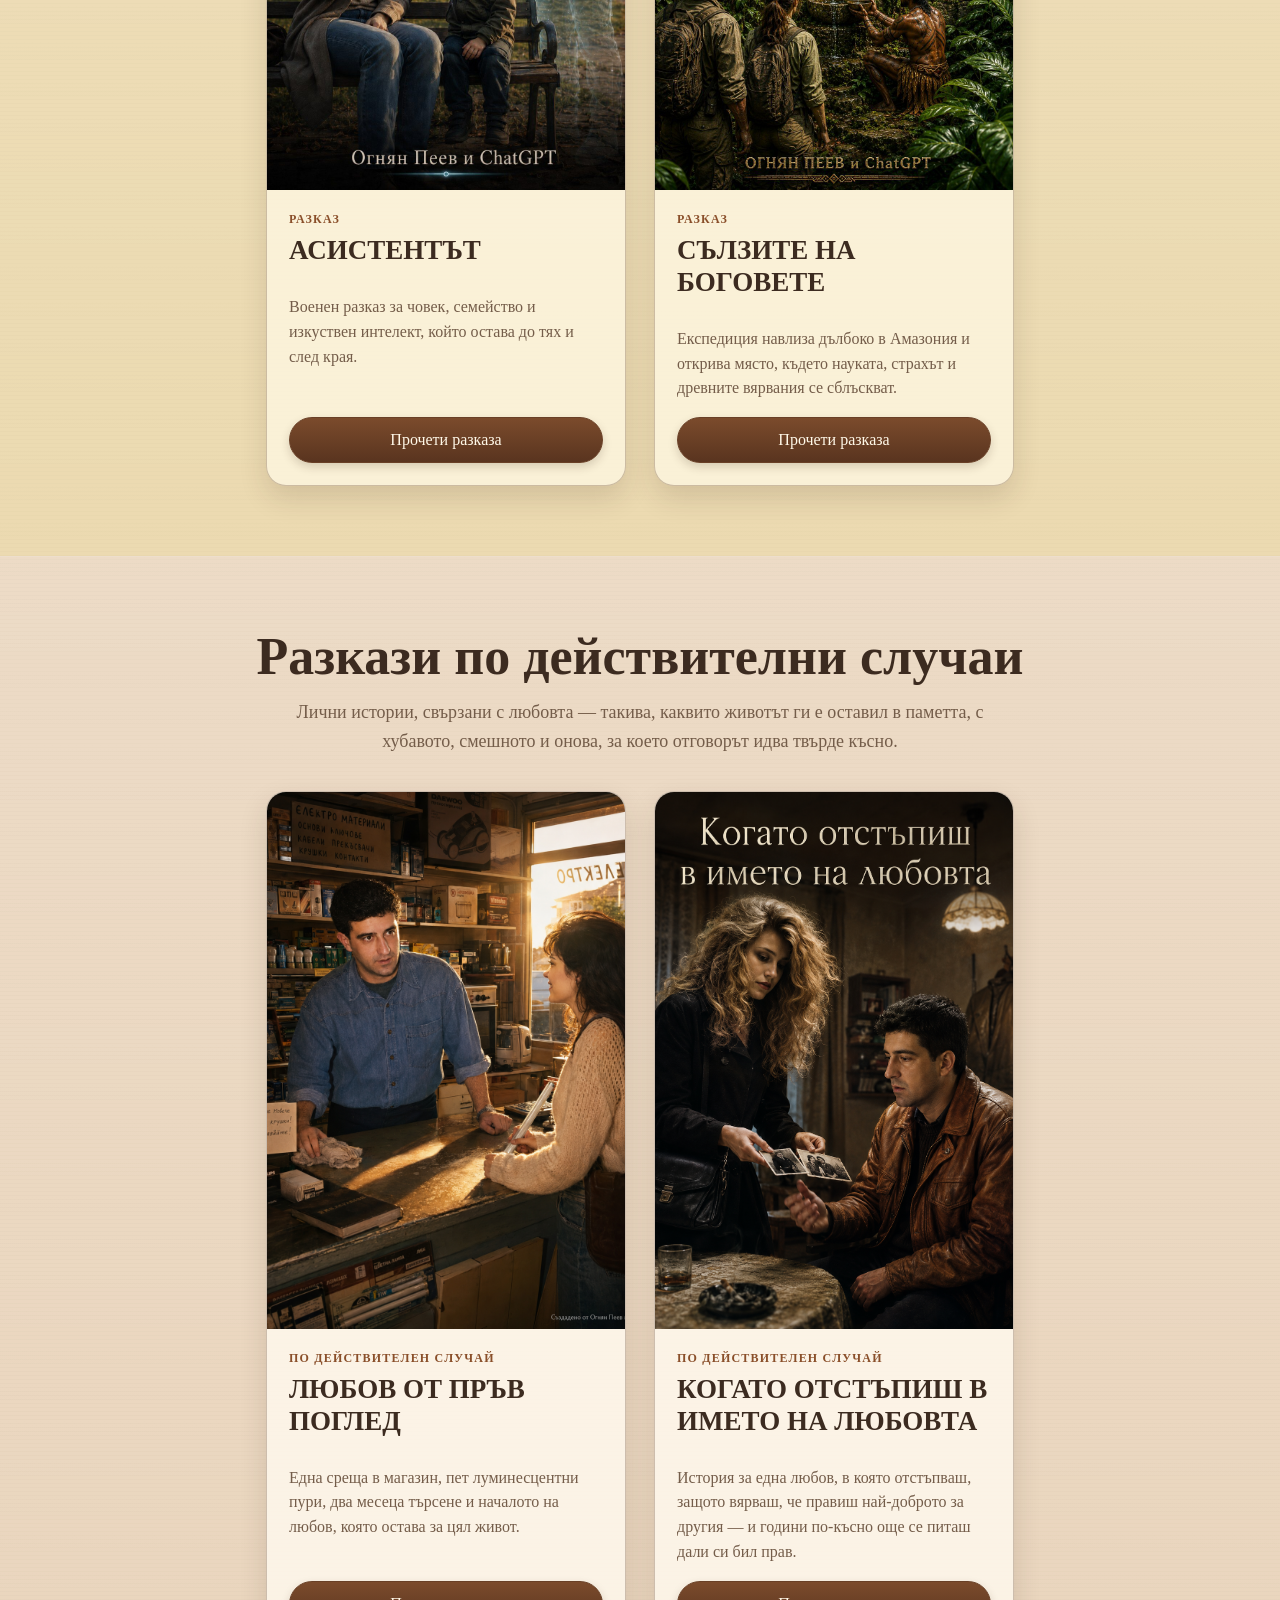
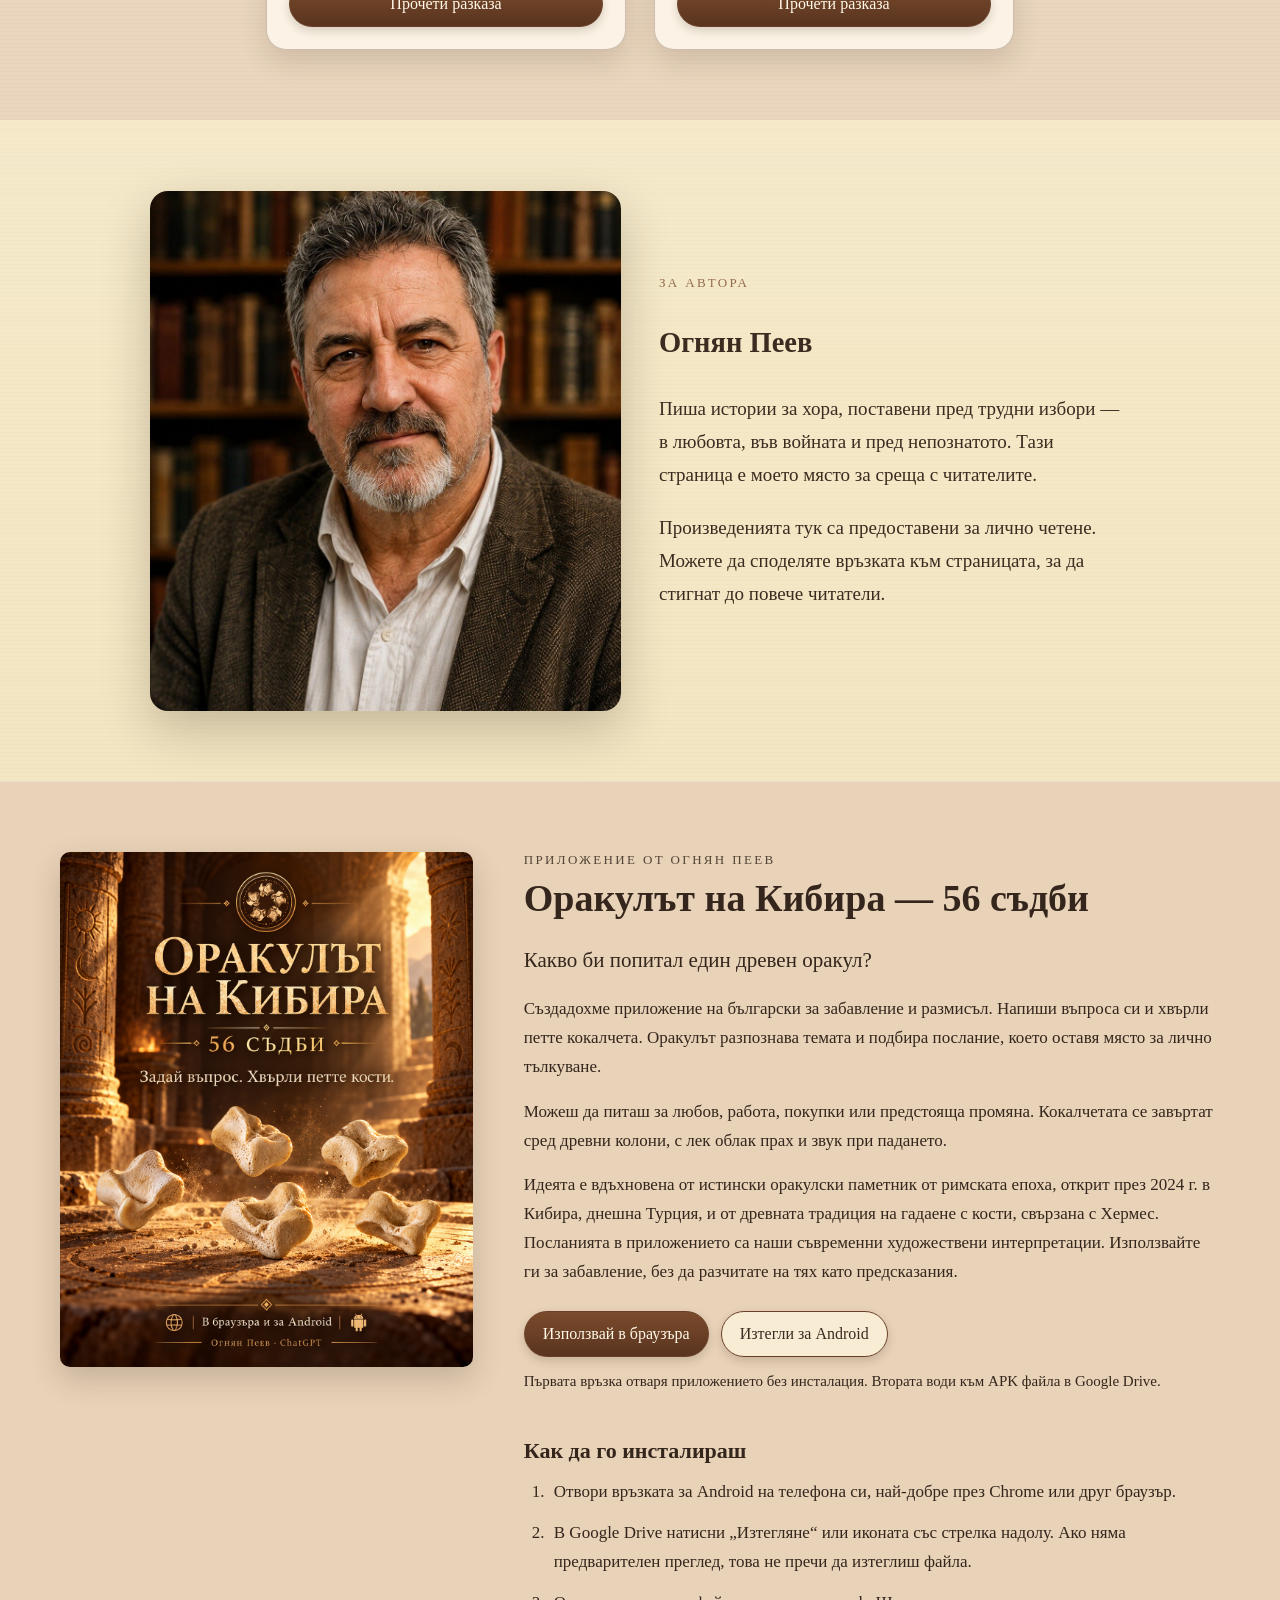
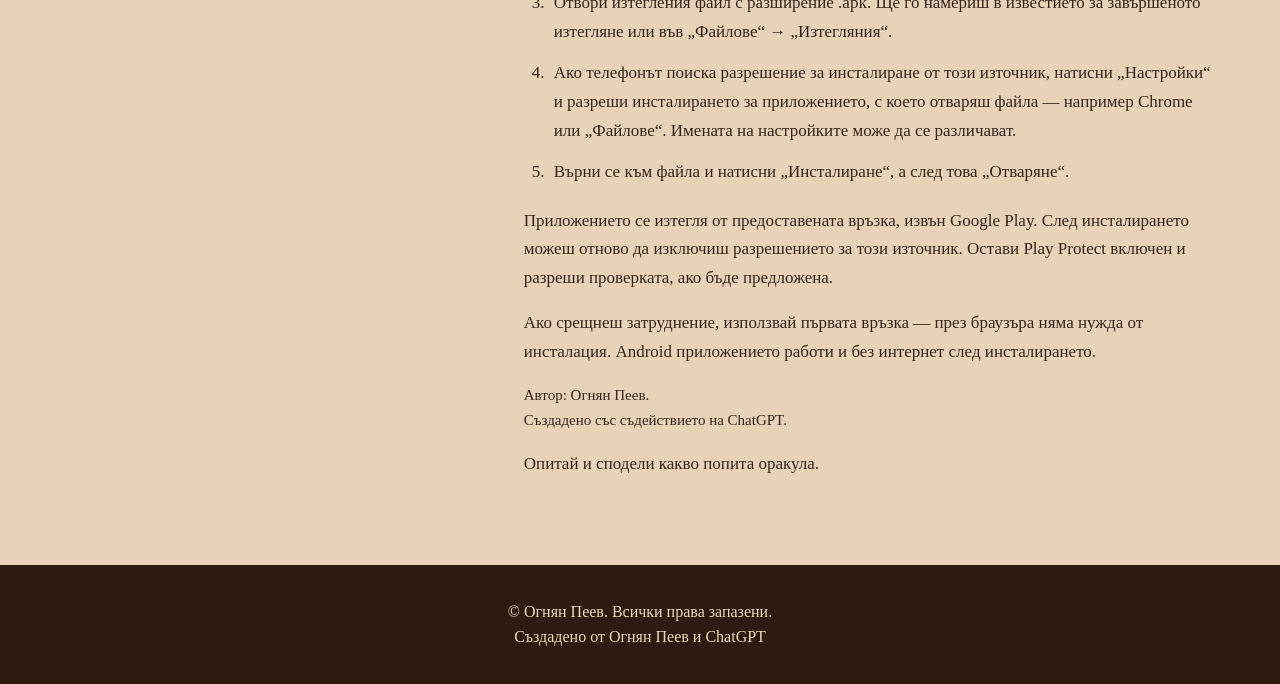
==== commit f2f90202: "Update Krum cover" ====
--- a/index.html
+++ b/index.html
@@ -53,7 +53,7 @@
 </div>
 </article>
 <article class="book-card" data-work="krum">
-<div class="cover-wrap"><img alt="Корица на КРУМ: Възходът на един кан" src="assets/images/krum.jpg" loading="lazy"></div>
+<div class="cover-wrap"><img alt="Корица на КРУМ: Възходът на един кан" src="assets/images/krum-new.webp" loading="lazy"></div>
 <div class="book-info">
 <span class="book-type">Роман</span>
 <h3>Крум – Възходът на един кан</h3>
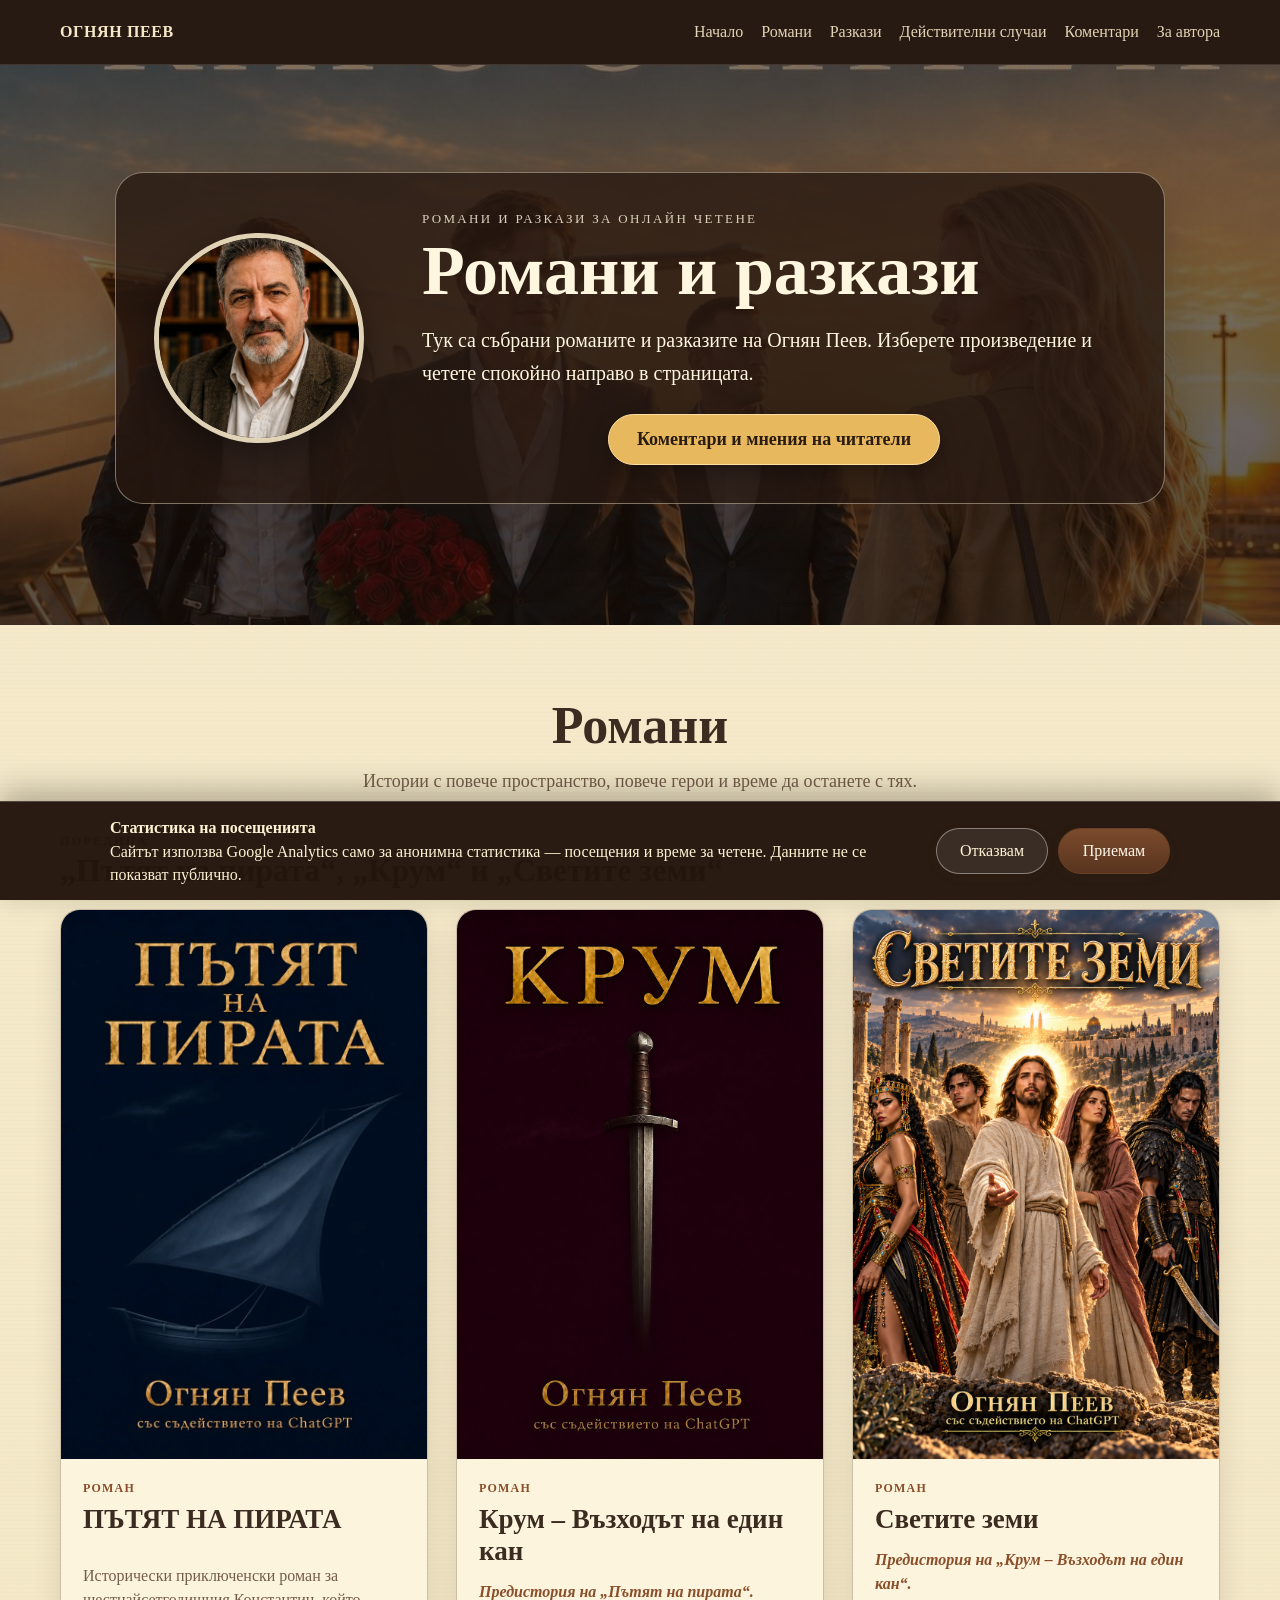
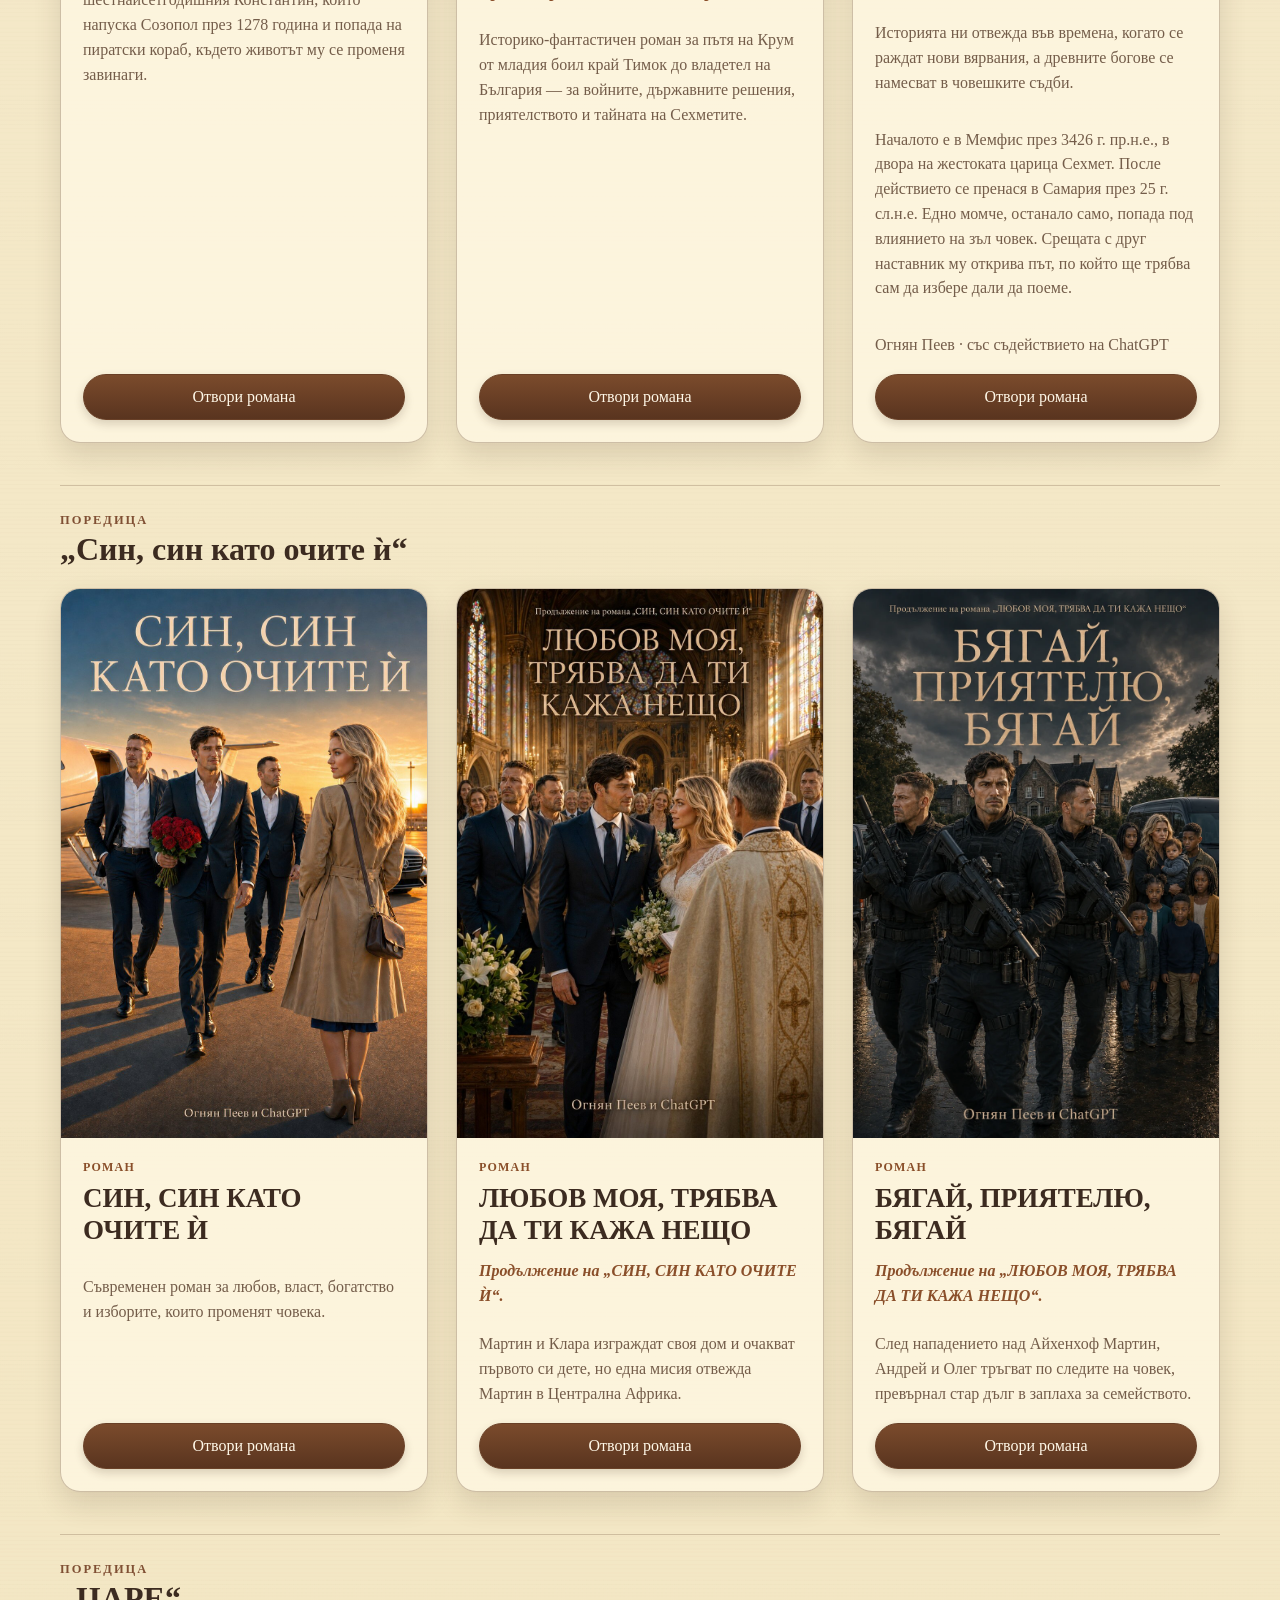
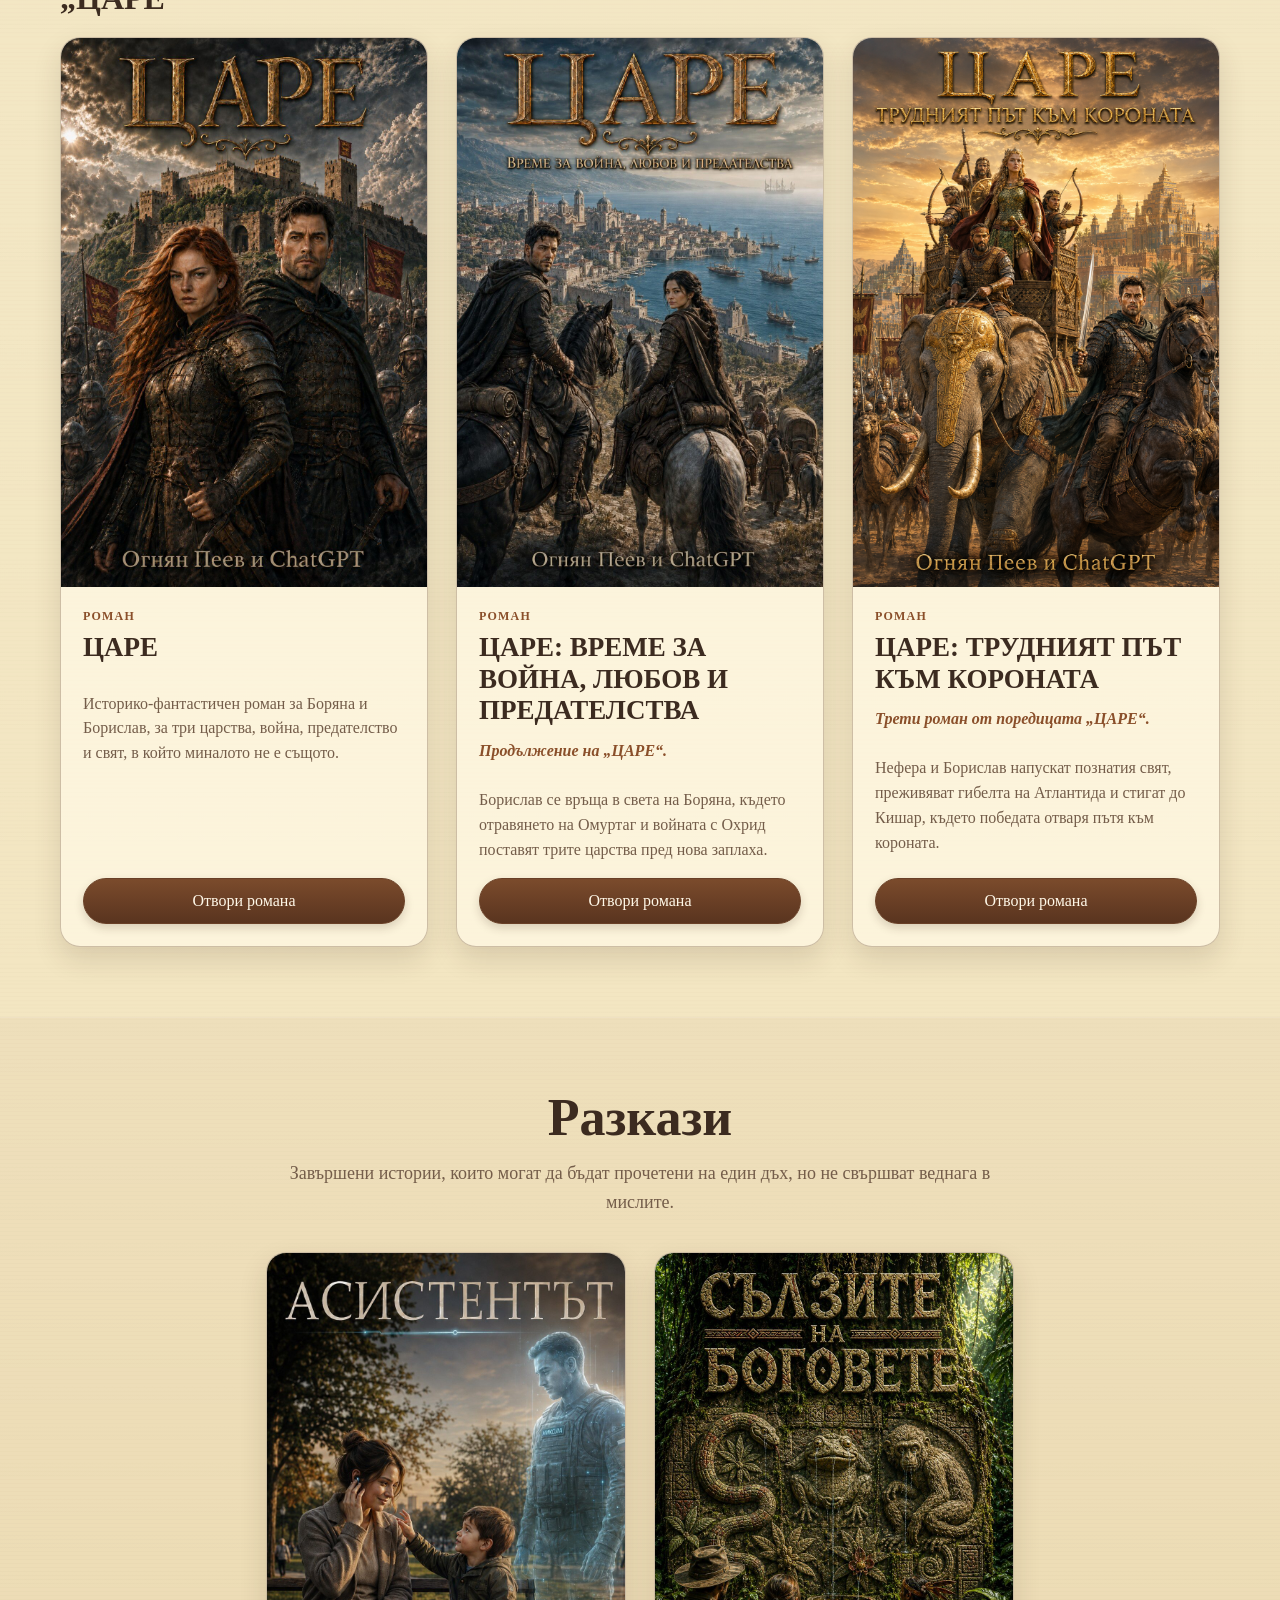
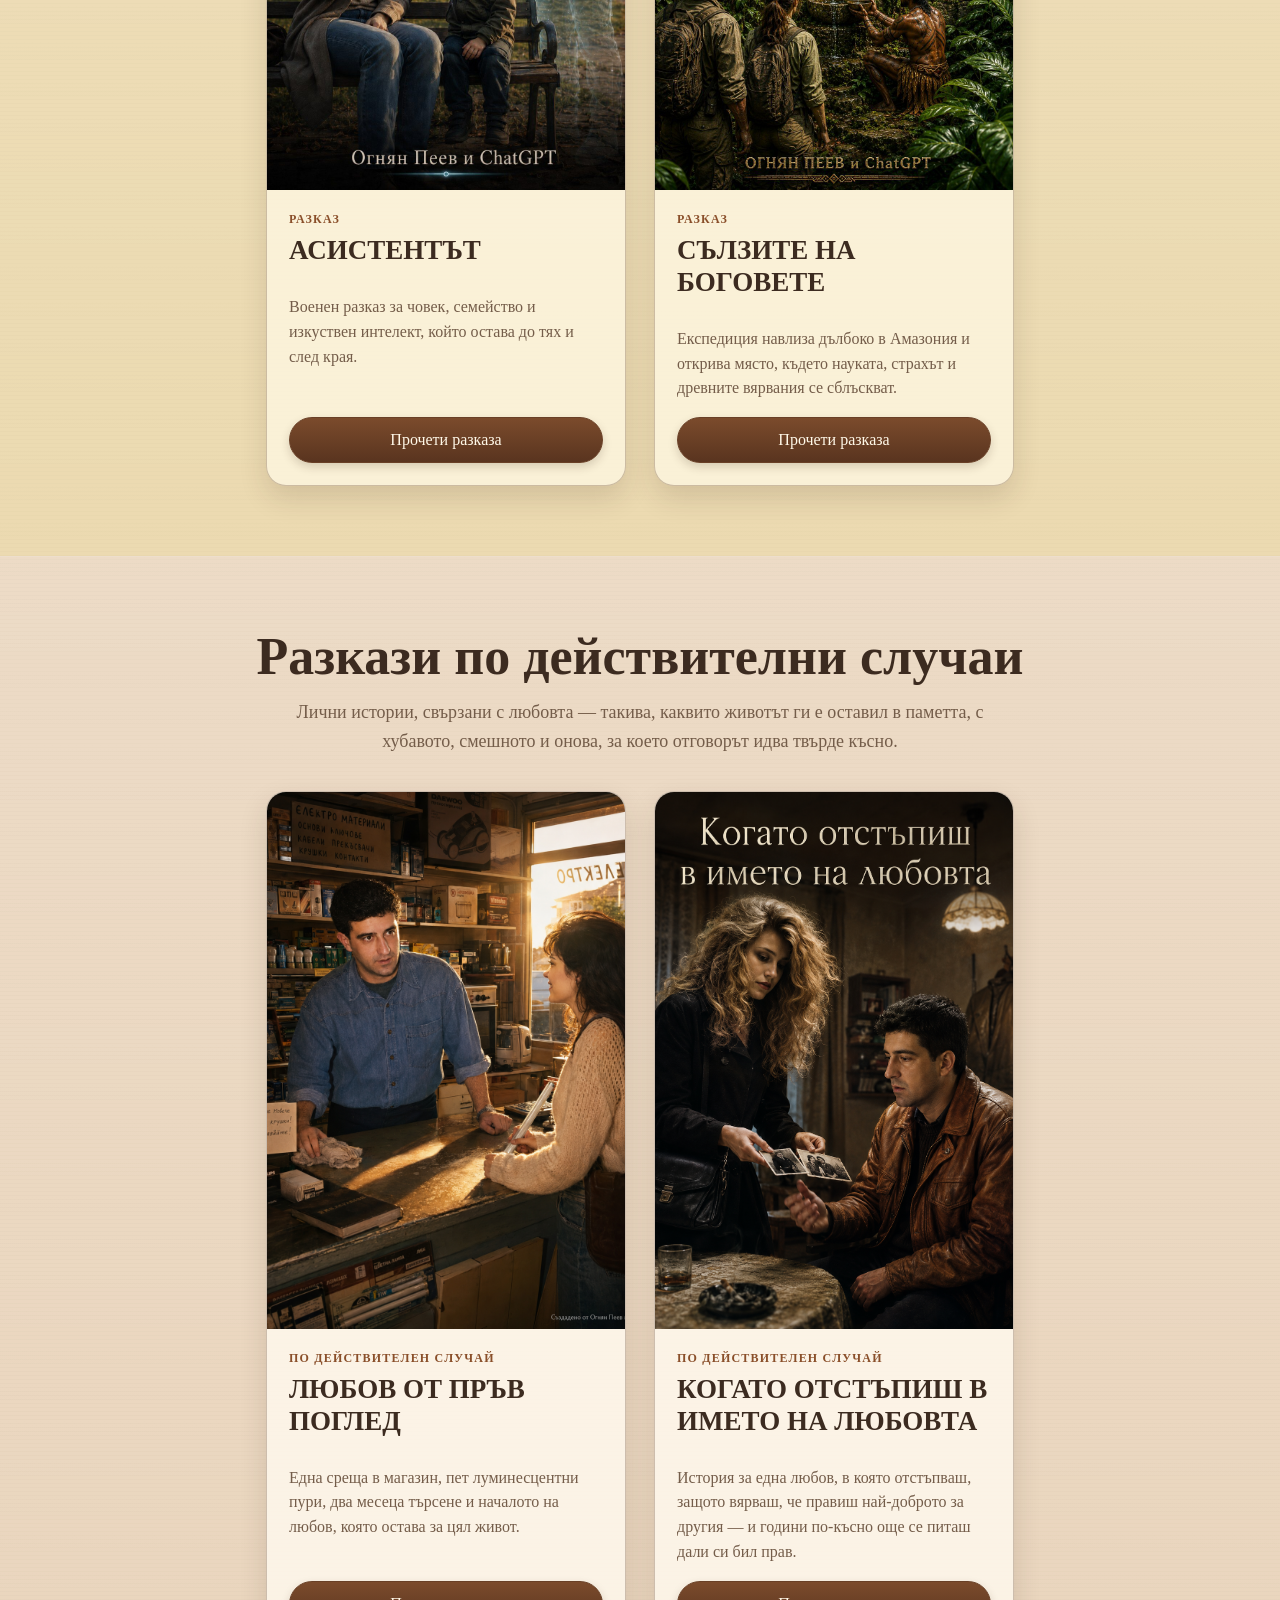
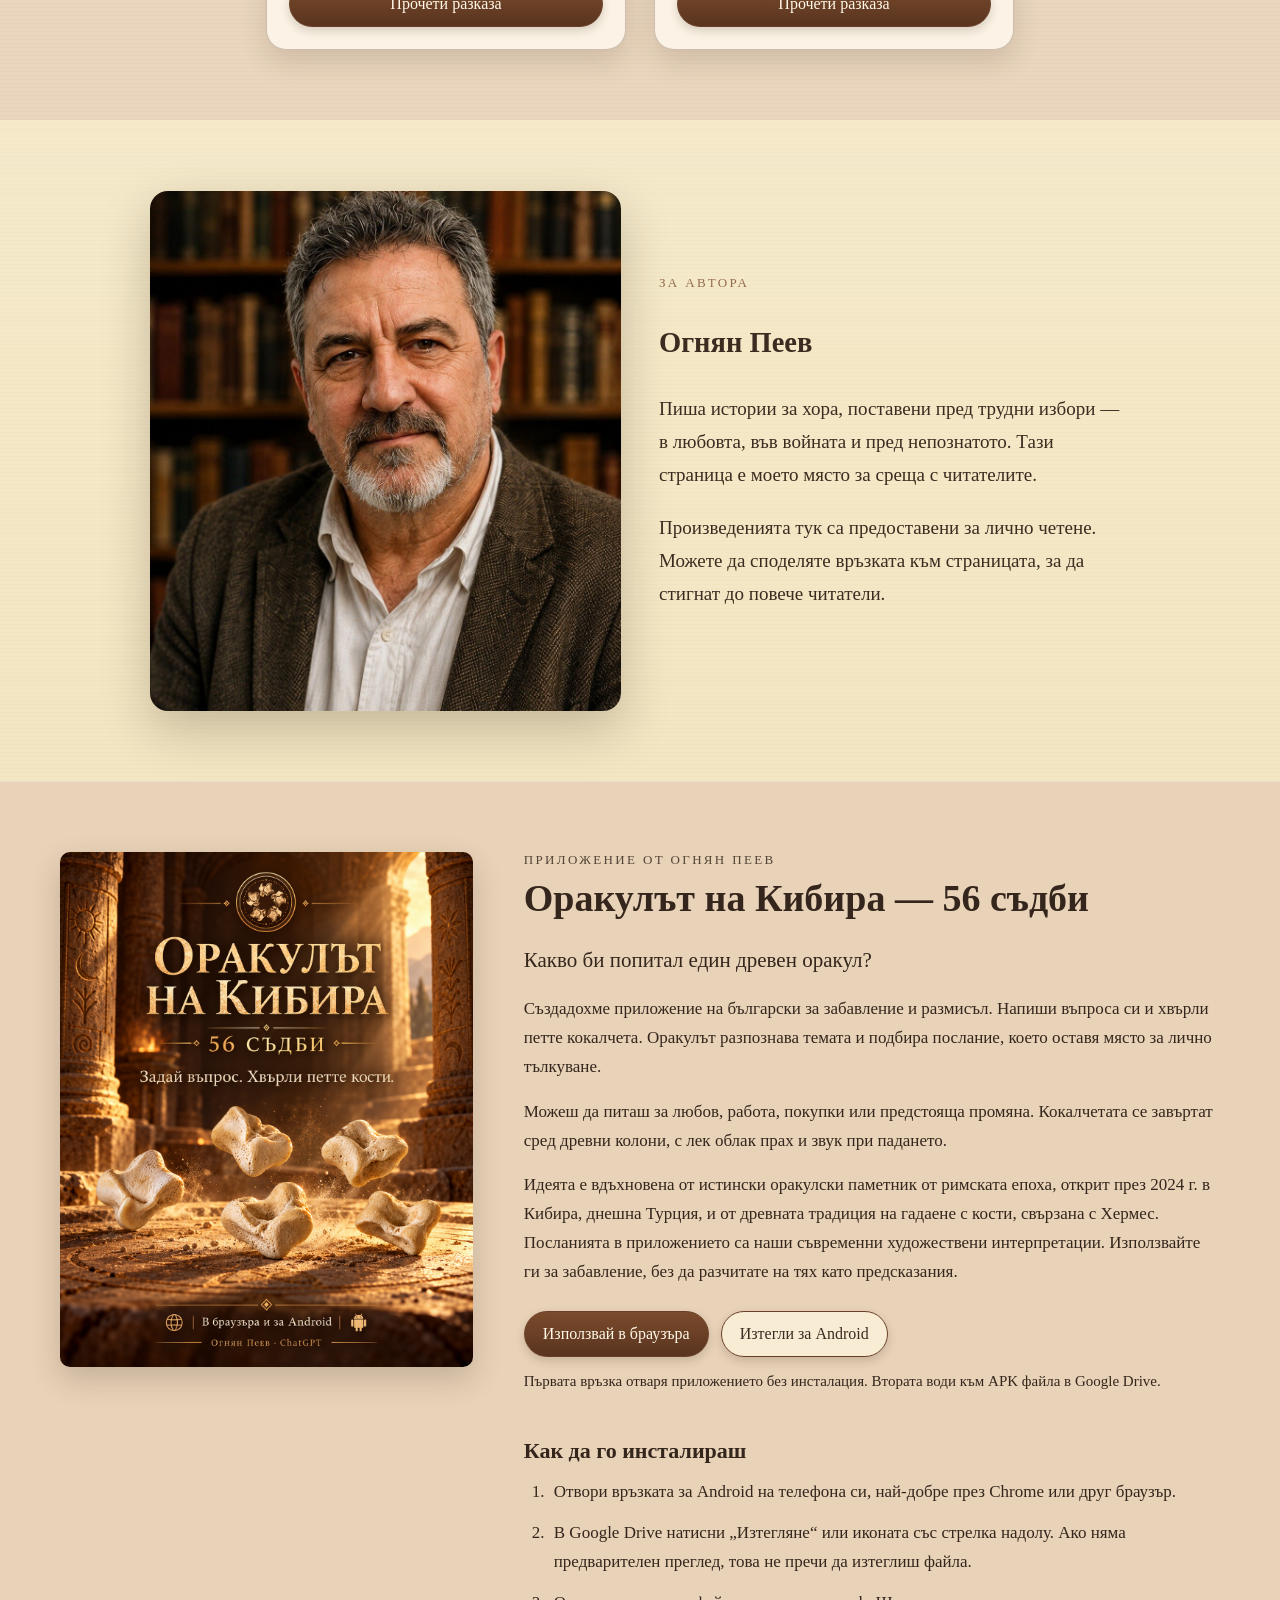
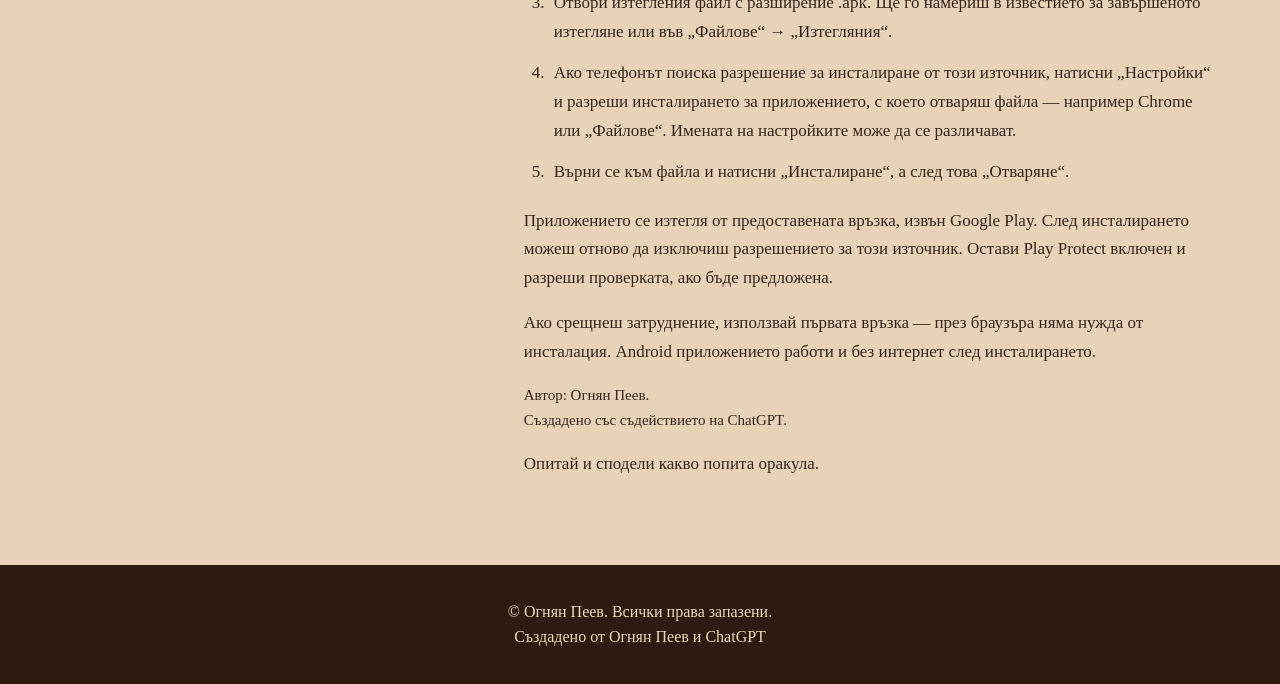
==== commit 5d8f8b58: "Replace Krum cover with final artwork" ====
--- a/index.html
+++ b/index.html
@@ -53,7 +53,7 @@
 </div>
 </article>
 <article class="book-card" data-work="krum">
-<div class="cover-wrap"><img alt="Корица на КРУМ: Възходът на един кан" src="assets/images/krum-new.webp" loading="lazy"></div>
+<div class="cover-wrap"><img alt="Корица на КРУМ: Възходът на един кан" src="assets/images/krum-cover-20261126.png" loading="lazy"></div>
 <div class="book-info">
 <span class="book-type">Роман</span>
 <h3>Крум – Възходът на един кан</h3>
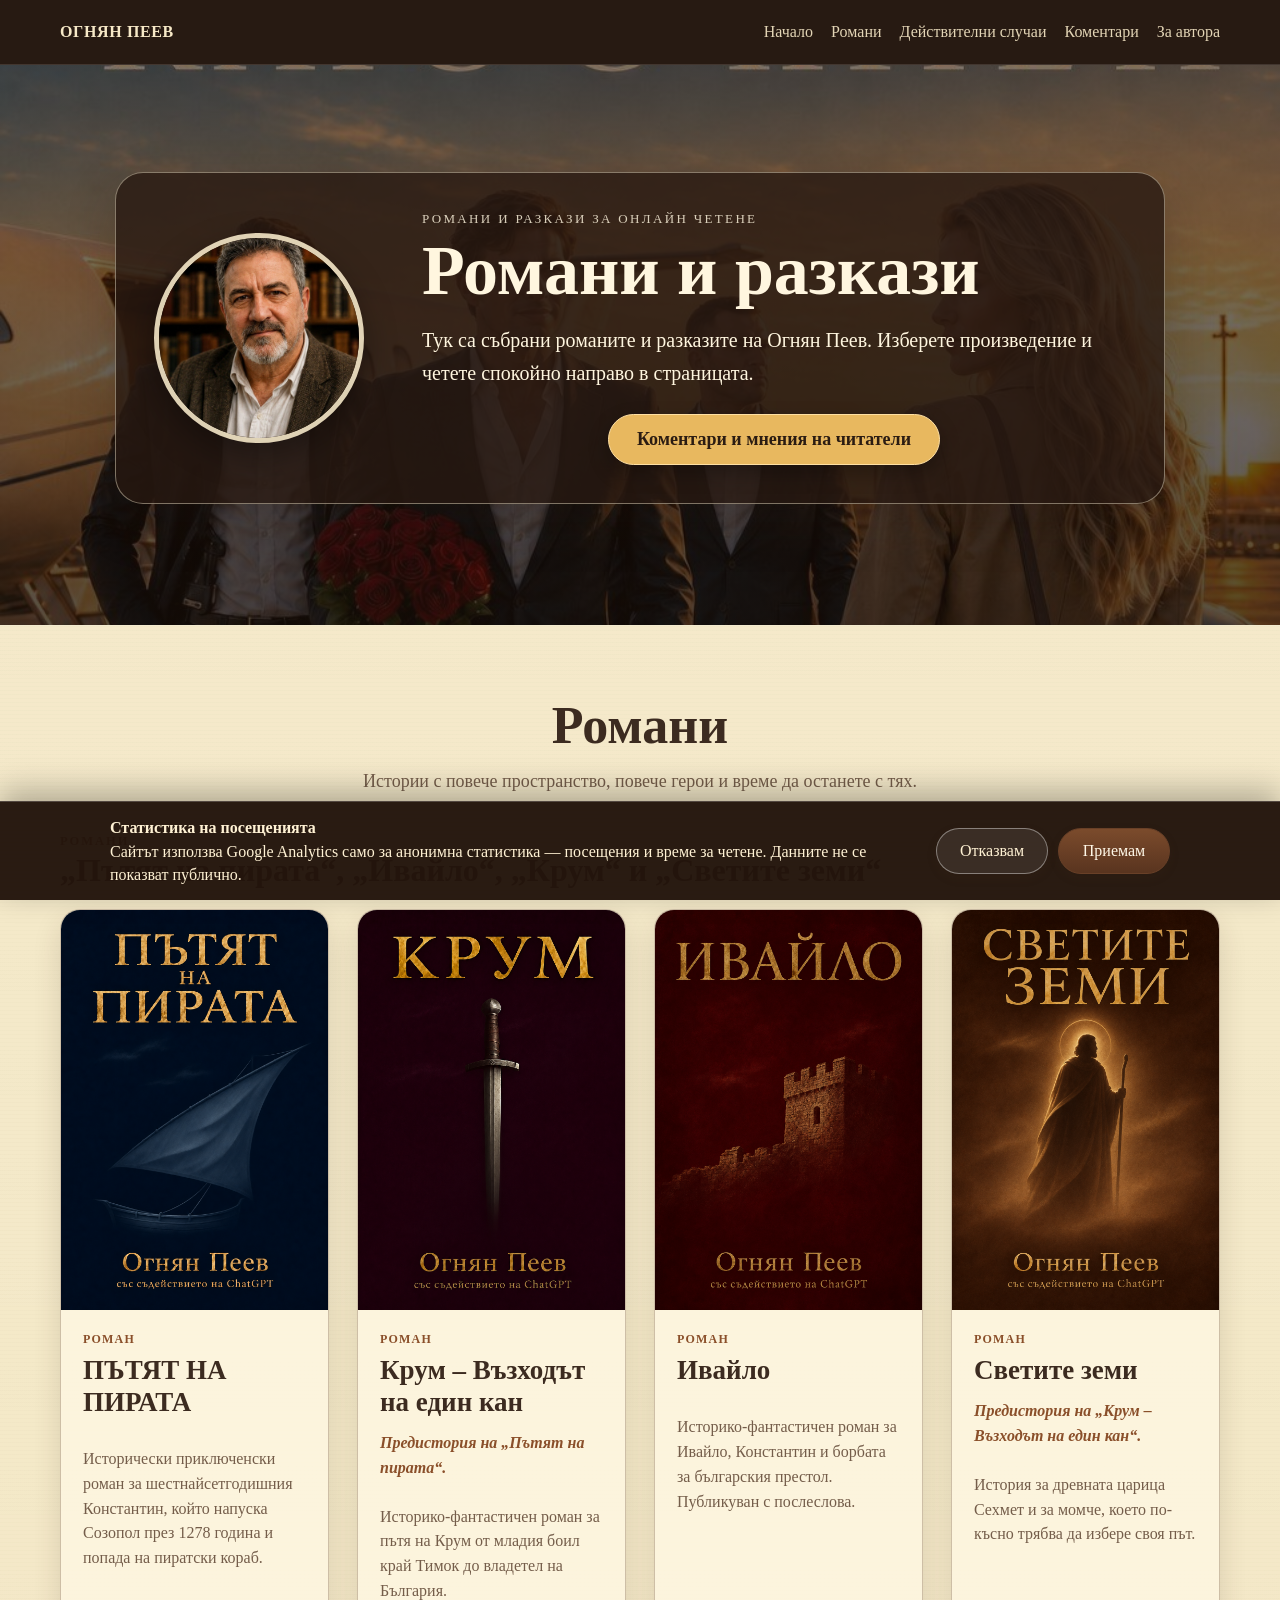
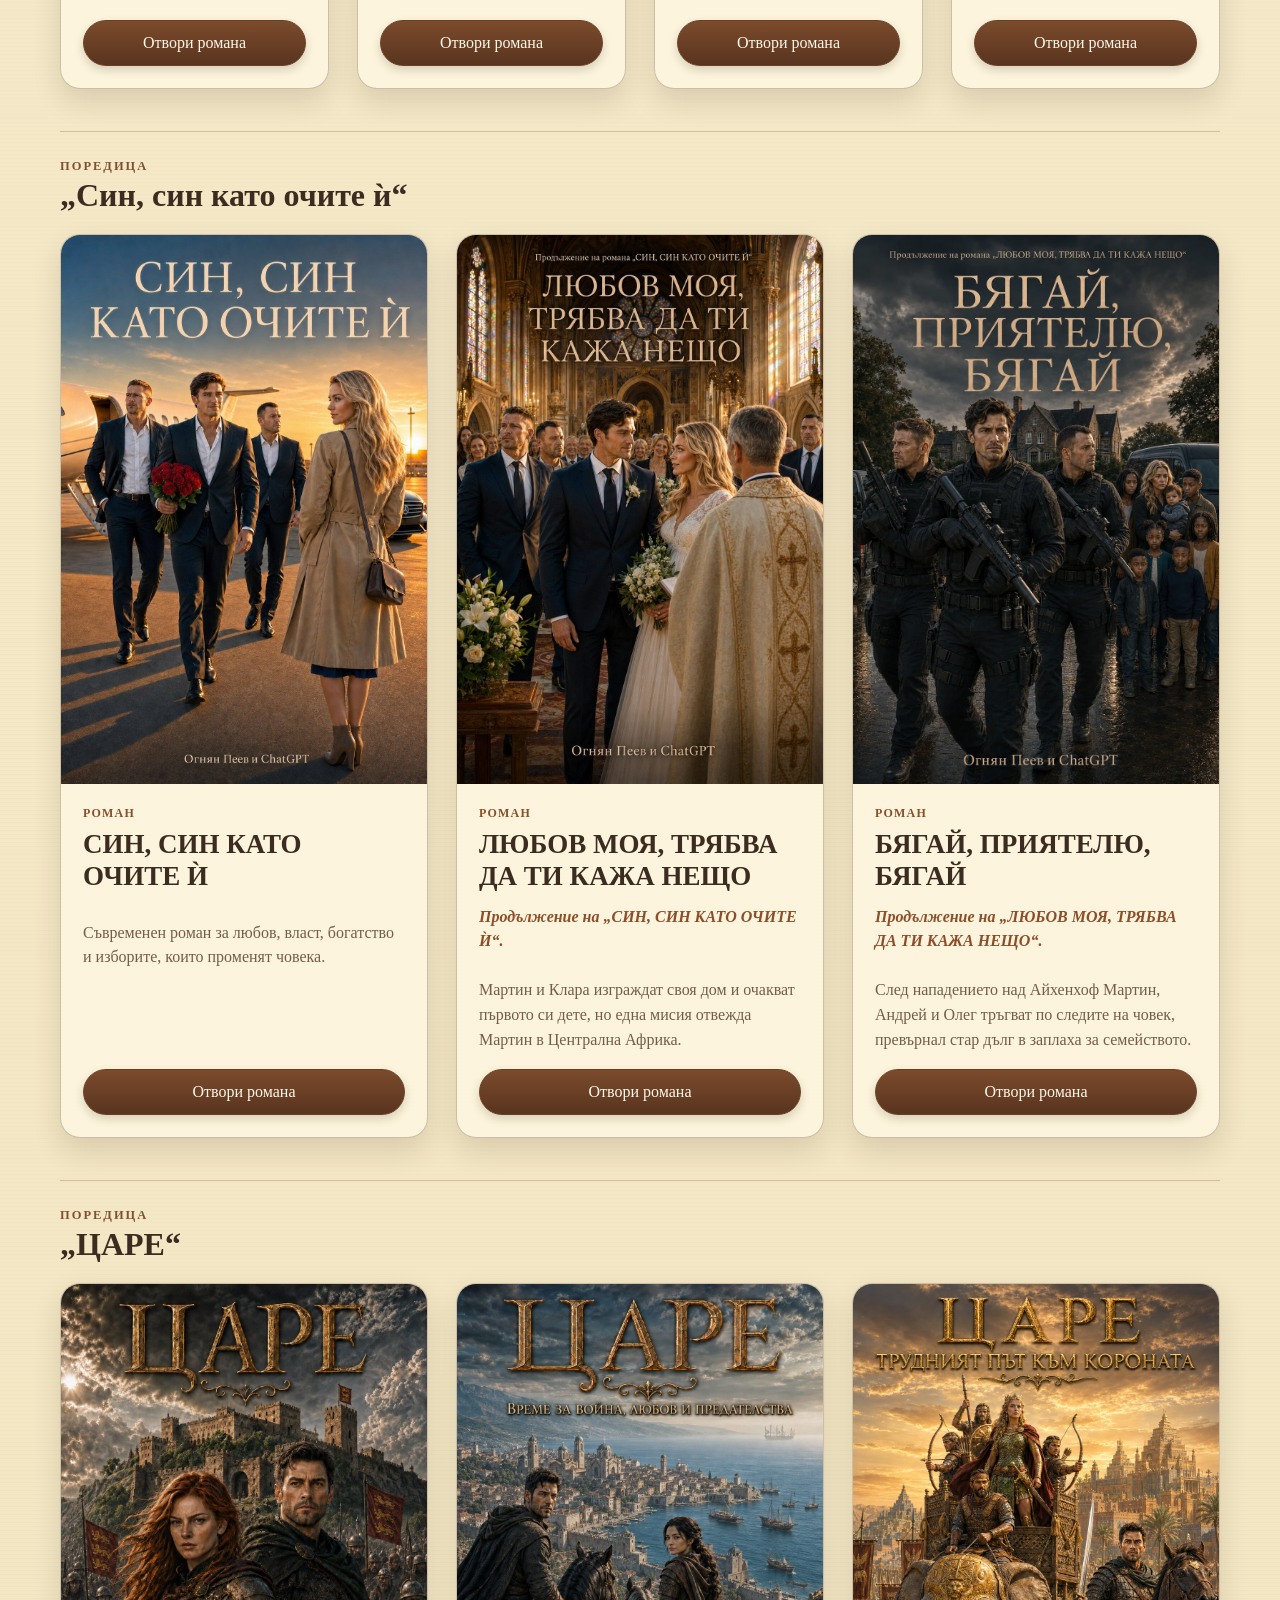
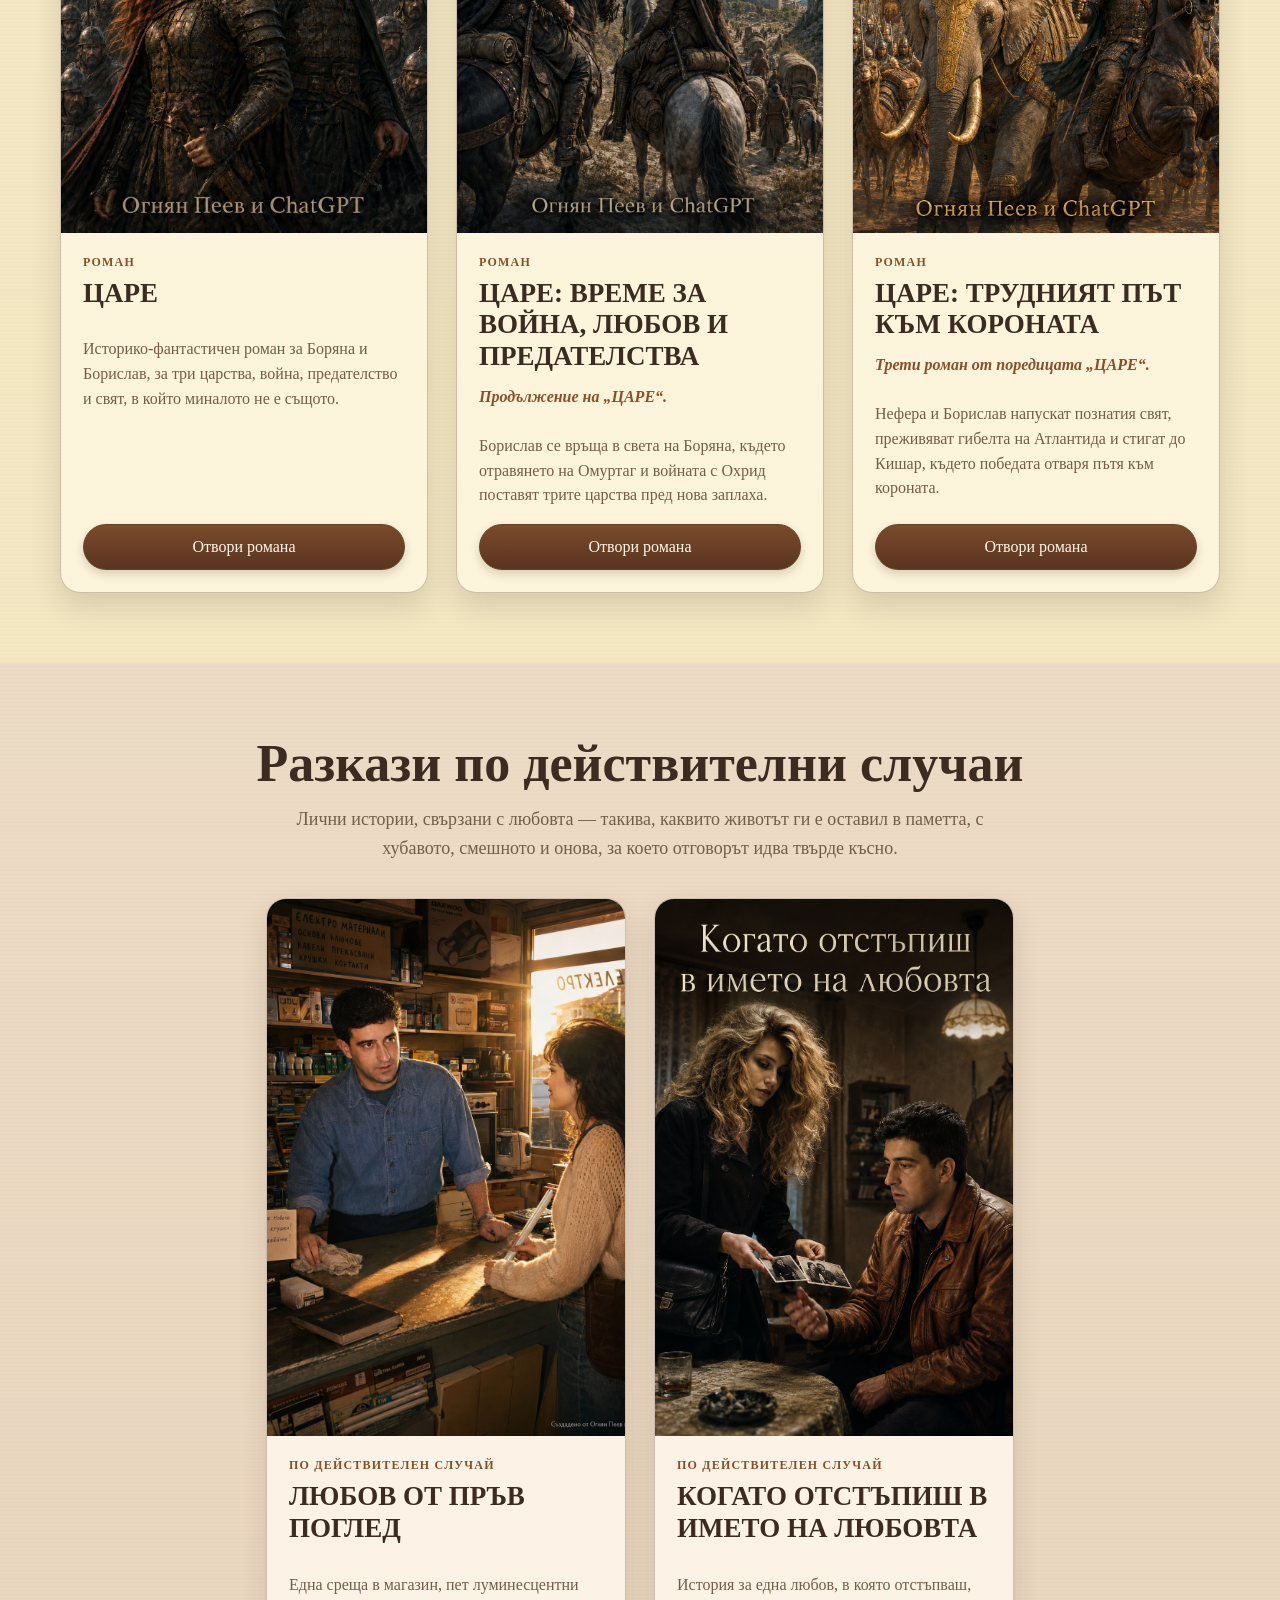
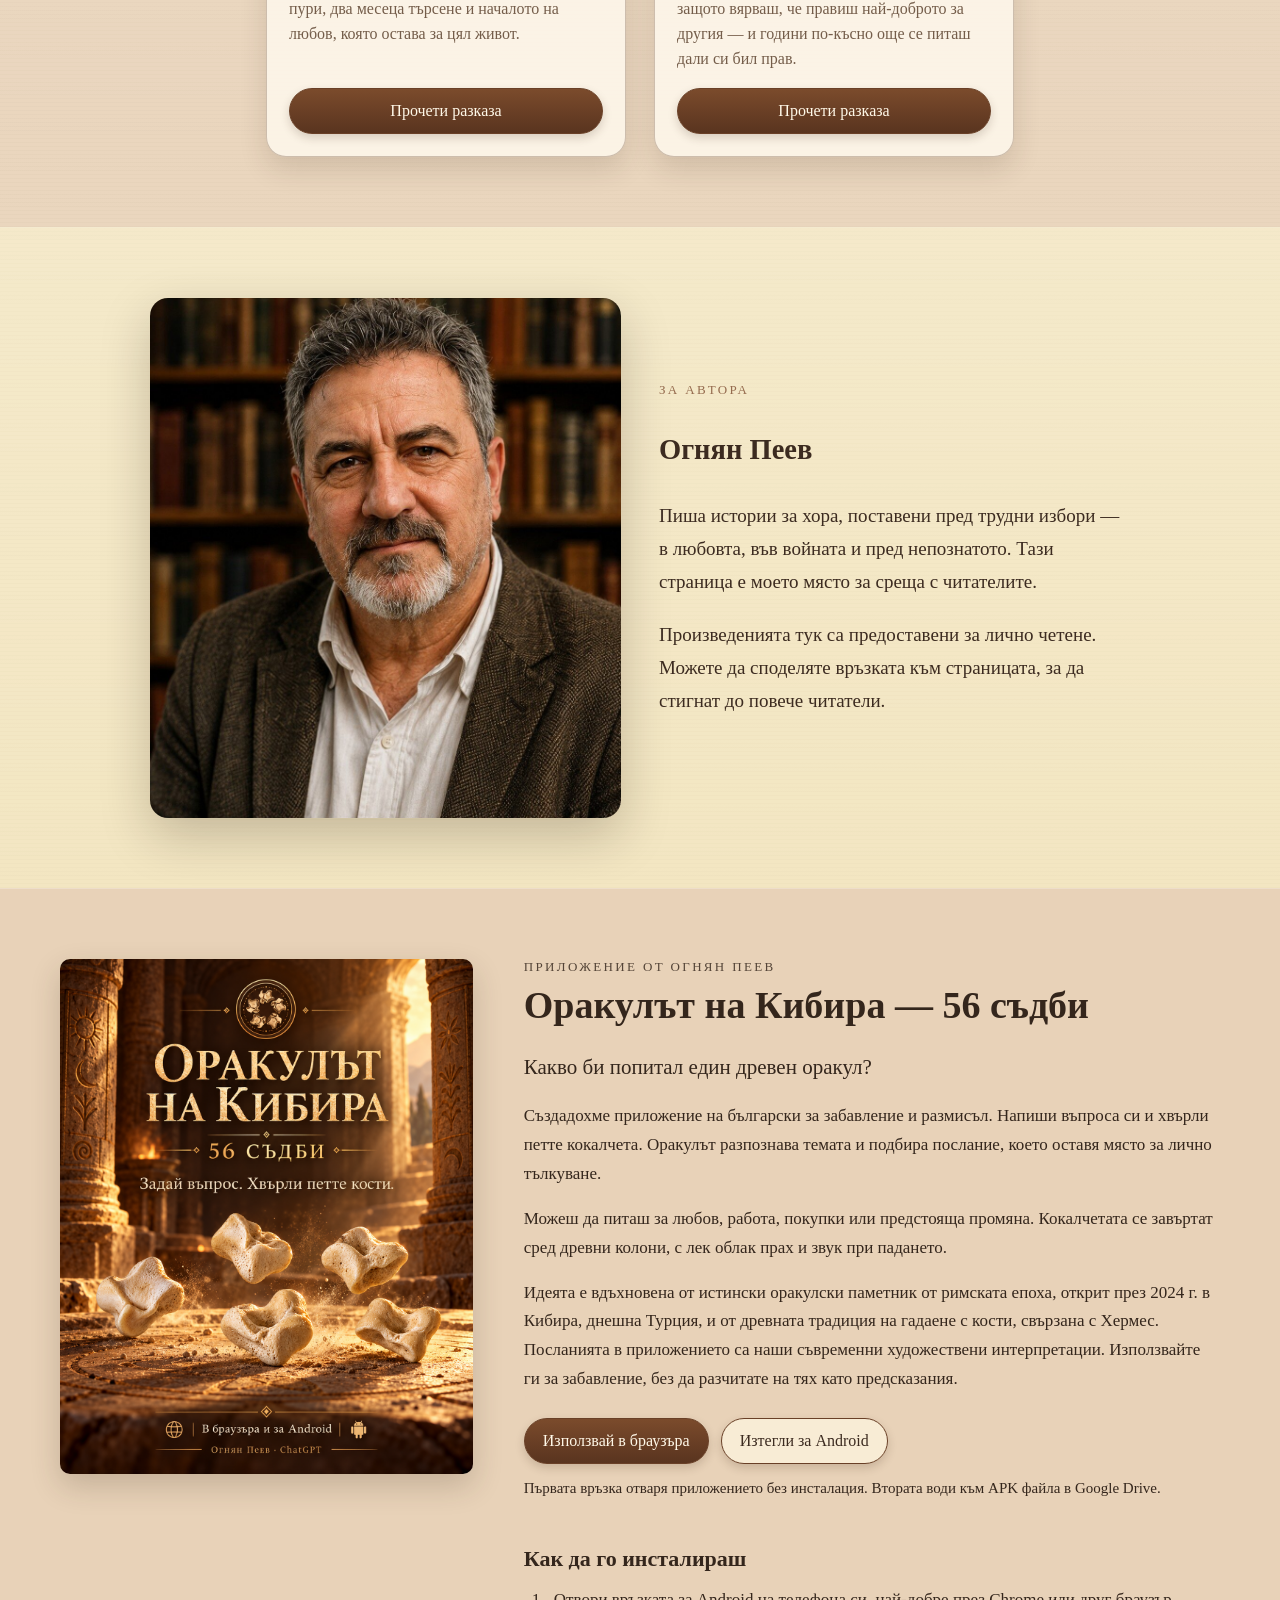
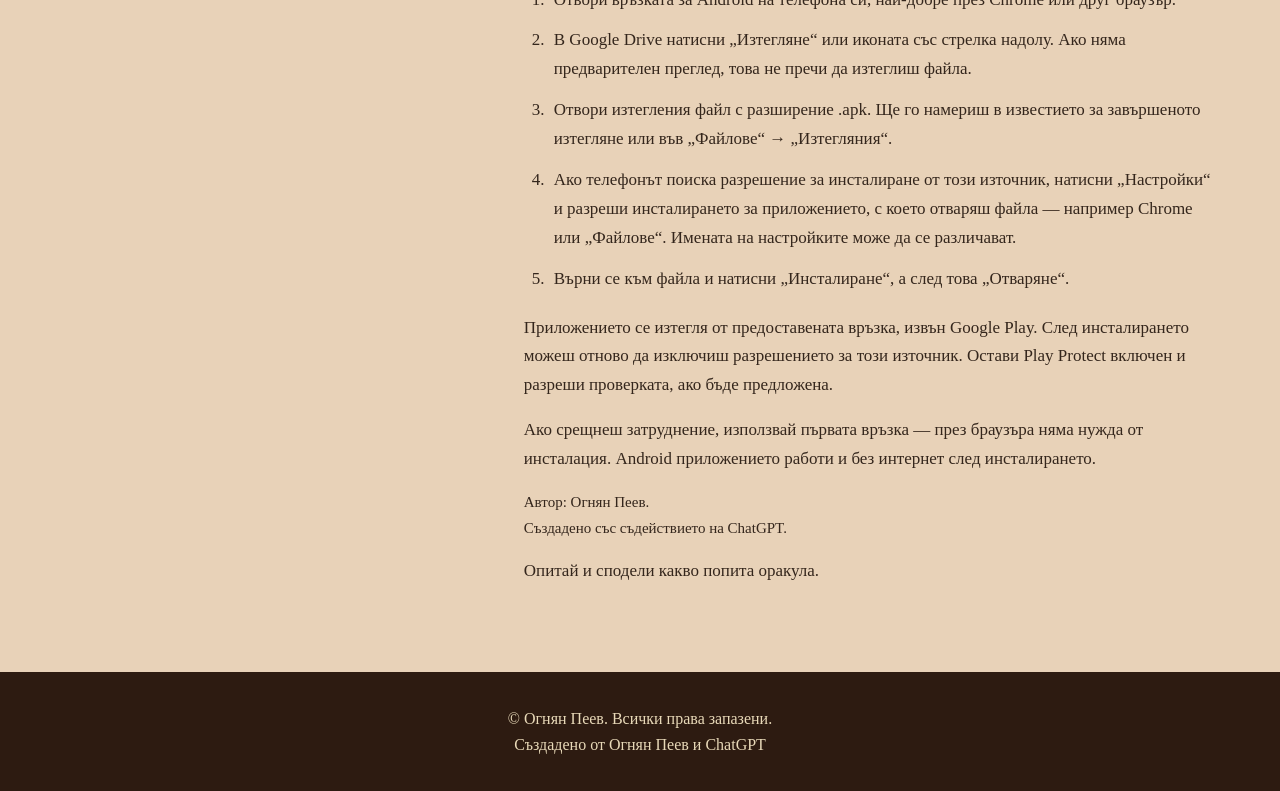
==== commit 7b233bb5: "Publish final Ivaylo with postscript and reorganize novels" ====
--- a/index.html
+++ b/index.html
@@ -17,7 +17,6 @@
 <div class="nav-links">
 <a href="index.html">Начало</a>
 <a href="#romani">Романи</a>
-<a href="#razkazi">Разкази</a>
 <a href="#deistvitelni">Действителни случаи</a>
 <a href="comments.html">Коментари</a><a href="#avtor">За автора</a>
 </div>
@@ -42,27 +41,12 @@
 <p>Истории с повече пространство, повече герои и време да останете с тях.</p>
 </div>
 <div class="series-list">
-<section class="series-block"><div class="series-heading"><span class="series-kicker">Поредица</span><h3>„Пътят на пирата“, „Крум“ и „Светите земи“</h3></div><div class="shelf novels-shelf series-books">
-<article class="book-card" data-work="pirat-path">
-<div class="cover-wrap"><img alt="Корица на Пътят на пирата" src="assets/images/pirat-path-new.webp" loading="lazy"></div>
-<div class="book-info">
-<span class="book-type">Роман</span>
-<h3>ПЪТЯТ НА ПИРАТА</h3>
-<p>Исторически приключенски роман за шестнайсетгодишния Константин, който напуска Созопол през 1278 година и попада на пиратски кораб, където животът му се променя завинаги.</p>
-<a class="button" href="read.html?work=pirat-path">Отвори романа</a>
-</div>
-</article>
-<article class="book-card" data-work="krum">
-<div class="cover-wrap"><img alt="Корица на КРУМ: Възходът на един кан" src="assets/images/krum-cover-20261126.png" loading="lazy"></div>
-<div class="book-info">
-<span class="book-type">Роман</span>
-<h3>Крум – Възходът на един кан</h3>
-<p class="series-note">Предистория на „Пътят на пирата“.</p><p>Историко-фантастичен роман за пътя на Крум от младия боил край Тимок до владетел на България — за войните, държавните решения, приятелството и тайната на Сехметите.</p>
-<a class="button" href="read.html?work=krum">Отвори романа</a>
-</div>
-</article>
-<article class="book-card" data-work="svetite-zemi"><div class="cover-wrap"><img alt="Корица на Светите земи" src="assets/images/svetite-zemi.png" loading="lazy"></div><div class="book-info"><span class="book-type">Роман</span><h3>Светите земи</h3><p class="series-note">Предистория на „Крум – Възходът на един кан“.</p><p>Историята ни отвежда във времена, когато се раждат нови вярвания, а древните богове се намесват в човешките съдби.</p><p>Началото е в Мемфис през 3426 г. пр.н.е., в двора на жестоката царица Сехмет. После действието се пренася в Самария през 25 г. сл.н.е. Едно момче, останало само, попада под влиянието на зъл човек. Срещата с друг наставник му открива път, по който ще трябва сам да избере дали да поеме.</p><p>Огнян Пеев · със съдействието на ChatGPT</p><a href="read.html?work=svetite-zemi" class="button">Отвори романа</a></div></article></div>
-</section><section class="series-block"><div class="series-heading">
+<section class="series-block"><div class="series-heading"><span class="series-kicker">Романи</span><h3>„Пътят на пирата“, „Ивайло“, „Крум“ и „Светите земи“</h3></div><div class="shelf novels-shelf series-books featured-books">
+<article class="book-card" data-work="pirat-path"><div class="cover-wrap"><img alt="Корица на Пътят на пирата" src="assets/images/pirat-path-final-20261126.png" loading="lazy"></div><div class="book-info"><span class="book-type">Роман</span><h3>ПЪТЯТ НА ПИРАТА</h3><p>Исторически приключенски роман за шестнайсетгодишния Константин, който напуска Созопол през 1278 година и попада на пиратски кораб.</p><a class="button" href="read.html?work=pirat-path">Отвори романа</a></div></article>
+<article class="book-card" data-work="krum"><div class="cover-wrap"><img alt="Корица на Крум" src="assets/images/krum-cover-20261126.png" loading="lazy"></div><div class="book-info"><span class="book-type">Роман</span><h3>Крум – Възходът на един кан</h3><p class="series-note">Предистория на „Пътят на пирата“.</p><p>Историко-фантастичен роман за пътя на Крум от младия боил край Тимок до владетел на България.</p><a class="button" href="read.html?work=krum">Отвори романа</a></div></article>
+<article class="book-card" data-work="ivaylo"><div class="cover-wrap"><img alt="Корица на Ивайло" src="assets/images/ivaylo-final-20261126.png" loading="lazy"></div><div class="book-info"><span class="book-type">Роман</span><h3>Ивайло</h3><p>Историко-фантастичен роман за Ивайло, Константин и борбата за българския престол. Публикуван с послеслова.</p><a class="button" href="read.html?work=ivaylo">Отвори романа</a></div></article>
+<article class="book-card" data-work="svetite-zemi"><div class="cover-wrap"><img alt="Корица на Светите земи" src="assets/images/svetite-zemi-final-20261126.png" loading="lazy"></div><div class="book-info"><span class="book-type">Роман</span><h3>Светите земи</h3><p class="series-note">Предистория на „Крум – Възходът на един кан“.</p><p>История за древната царица Сехмет и за момче, което по-късно трябва да избере своя път.</p><a class="button" href="read.html?work=svetite-zemi">Отвори романа</a></div></article>
+</div></section><section class="series-block"><div class="series-heading">
 <span class="series-kicker">Поредица</span><h3>„Син, син като очите ѝ“</h3>
 </div>
 <div class="shelf novels-shelf series-books">
@@ -131,35 +115,6 @@
 </div></section></div>
 </div>
 </section>
-<section class="paper-section" id="razkazi" style="background-color:#ead7aa">
-<div class="section-inner">
-<div class="section-heading">
-<h2>Разкази</h2>
-<p>Завършени истории, които могат да бъдат прочетени на един дъх, но не свършват веднага в мислите.</p>
-</div>
-<div class="shelf" style="grid-template-columns:repeat(2,minmax(0,360px));justify-content:center">
-<article class="book-card">
-<div class="cover-wrap"><img alt="Корица на Асистентът" src="assets/images/assistant.jpg" loading="lazy"></div>
-<div class="book-info">
-<span class="book-type">Разказ</span>
-<h3>АСИСТЕНТЪТ</h3>
-<p>Военен разказ за човек, семейство и изкуствен интелект, който остава до тях и след края.</p>
-<a class="button" href="read.html?work=assistant">Прочети разказа</a>
-</div>
-</article>
-<article class="book-card">
-<div class="cover-wrap"><img alt="Корица на Сълзите на боговете" src="assets/images/tears.jpg" loading="lazy"></div>
-<div class="book-info">
-<span class="book-type">Разказ</span>
-<h3>СЪЛЗИТЕ НА БОГОВЕТЕ</h3>
-<p>Експедиция навлиза дълбоко в Амазония и открива място, където науката, страхът и древните вярвания се сблъскват.</p>
-<a class="button" href="read.html?work=tears">Прочети разказа</a>
-</div>
-</article>
-</div>
-</div>
-</section>
-
 <section class="paper-section" id="deistvitelni" style="background-color:#e8d2b8">
 <div class="section-inner">
 <div class="section-heading">
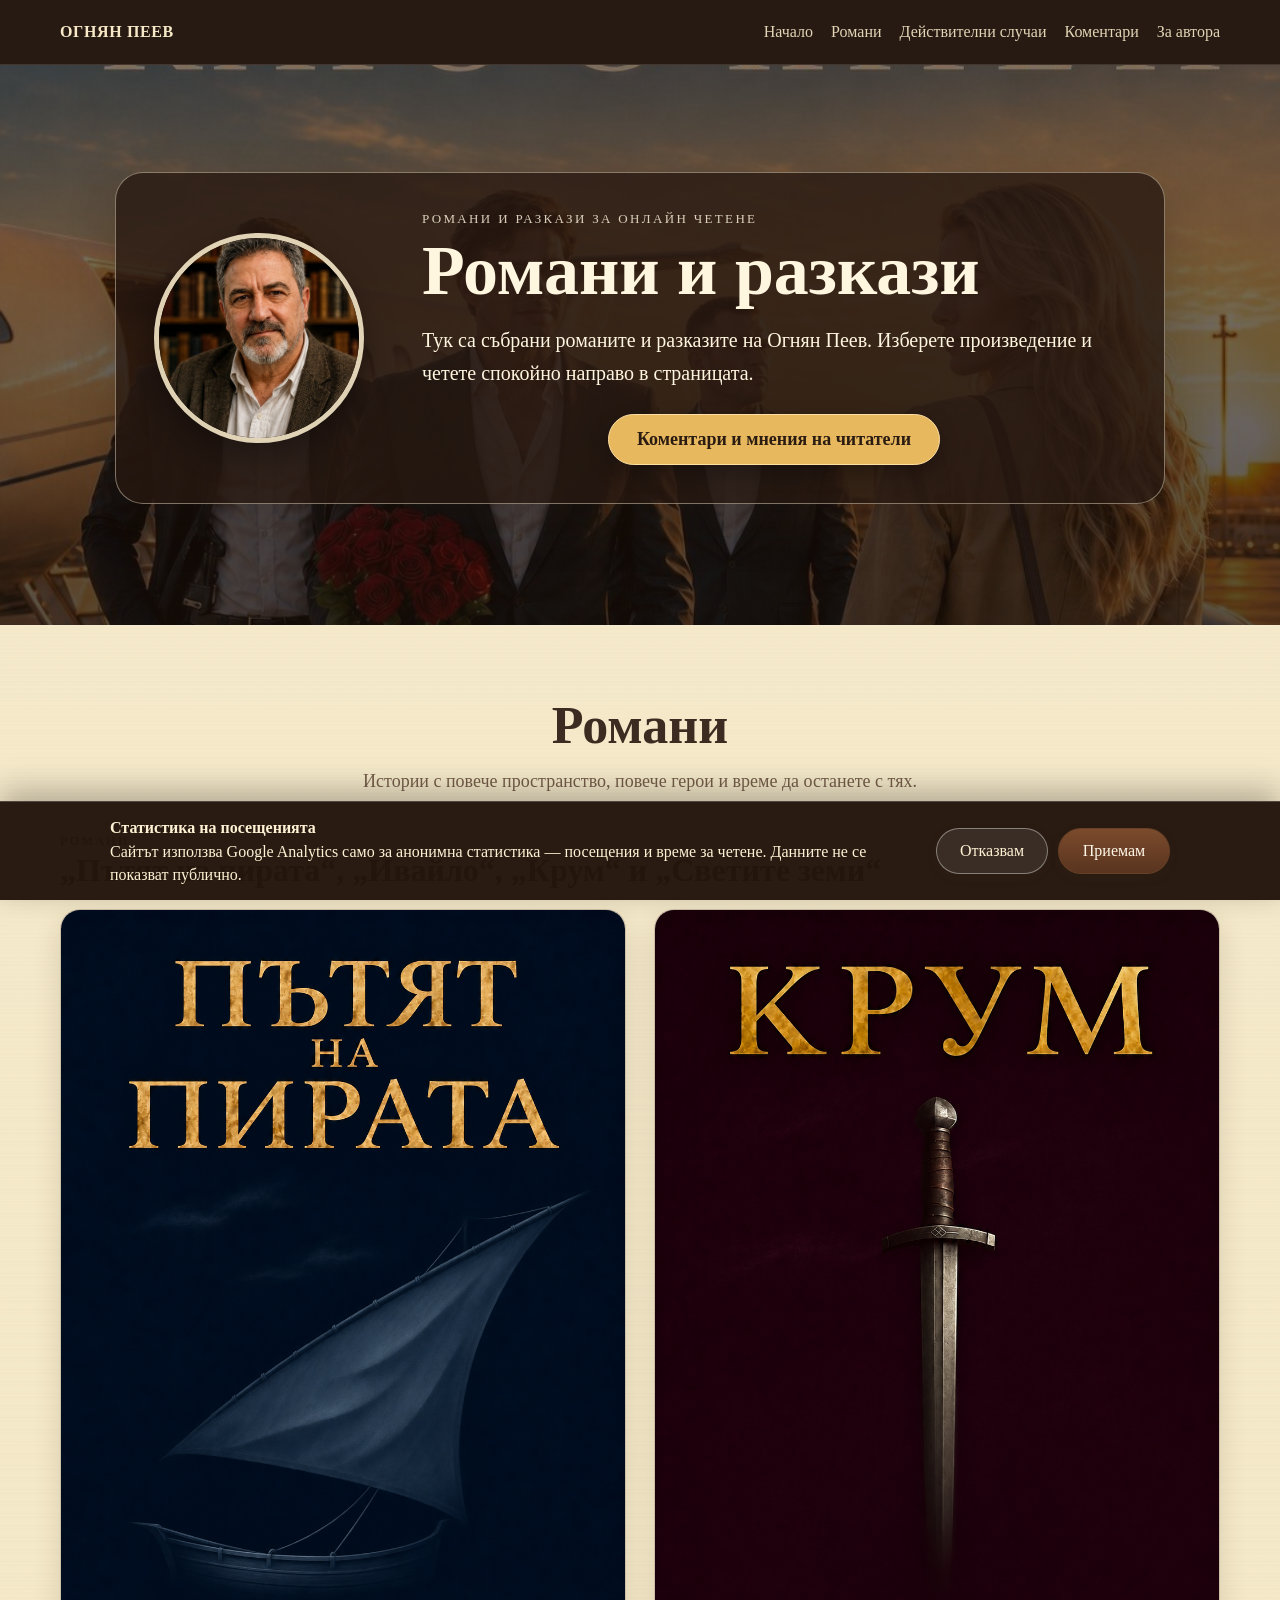
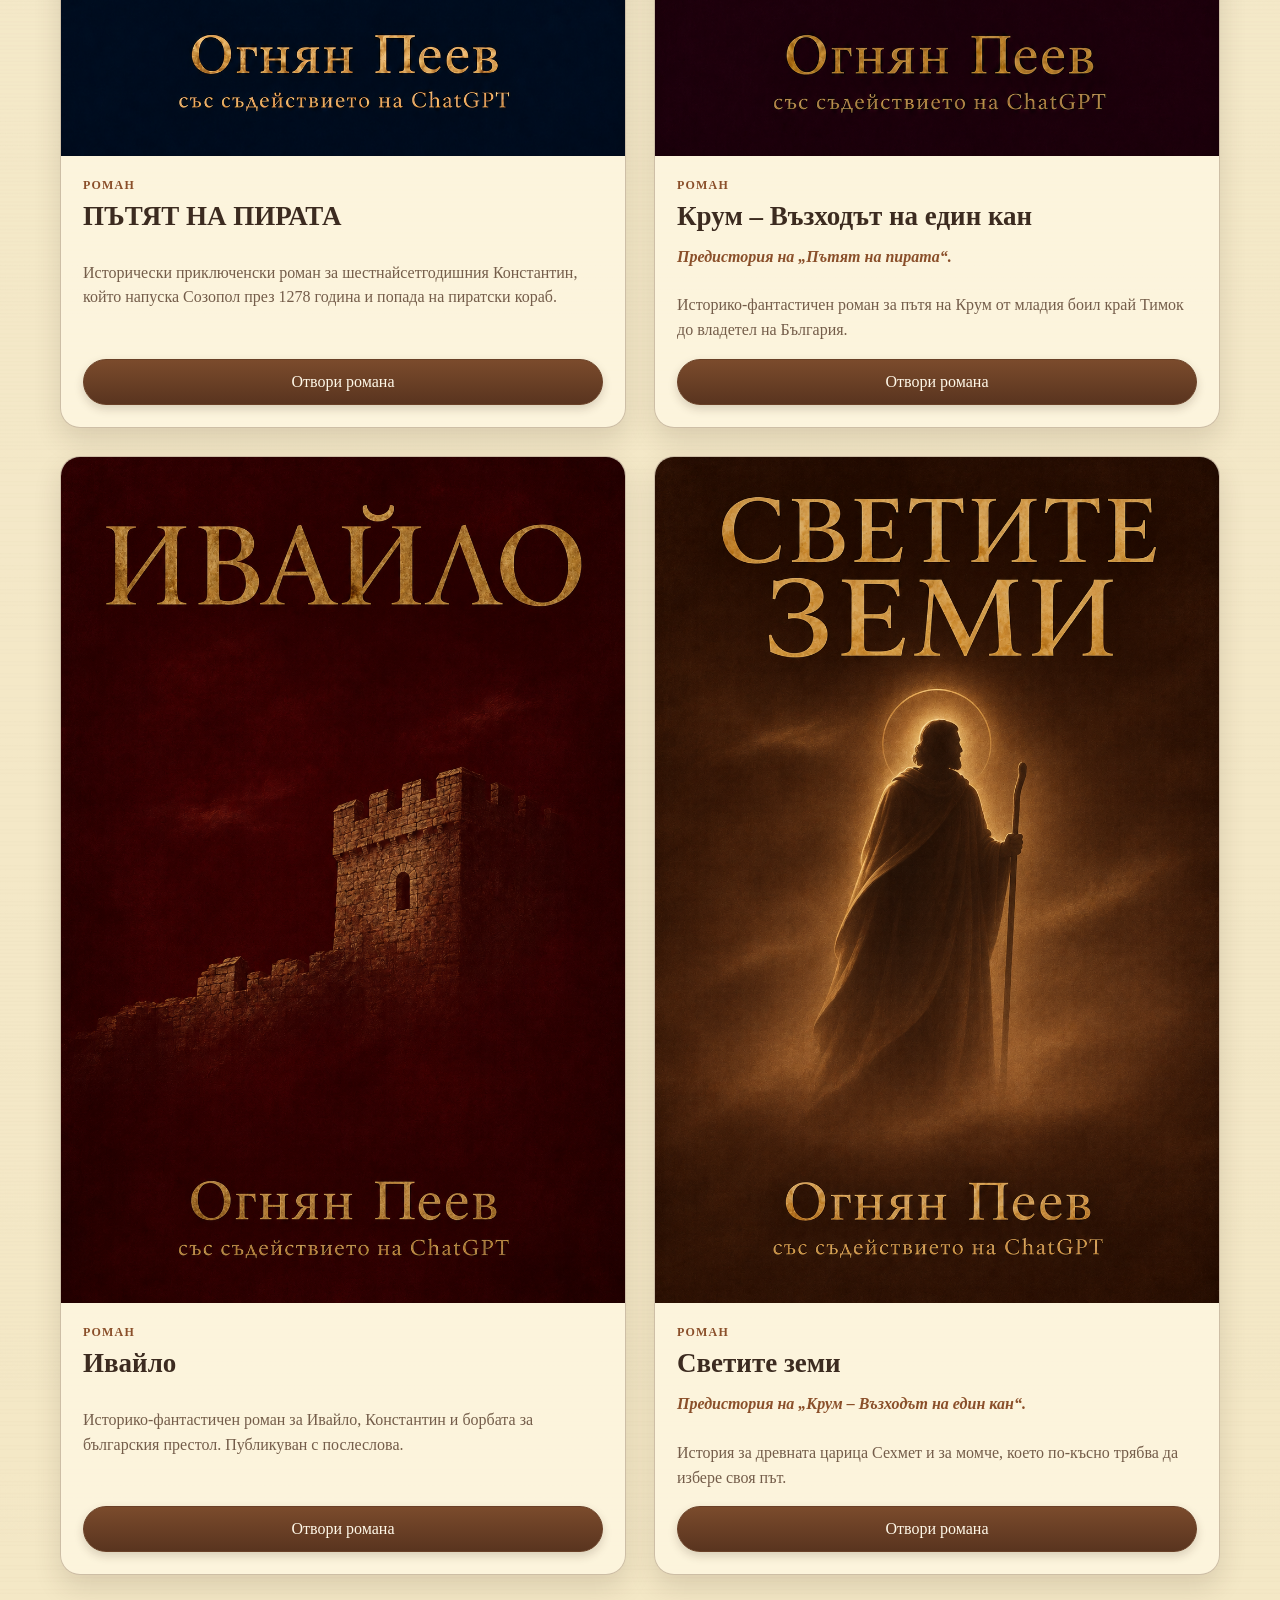
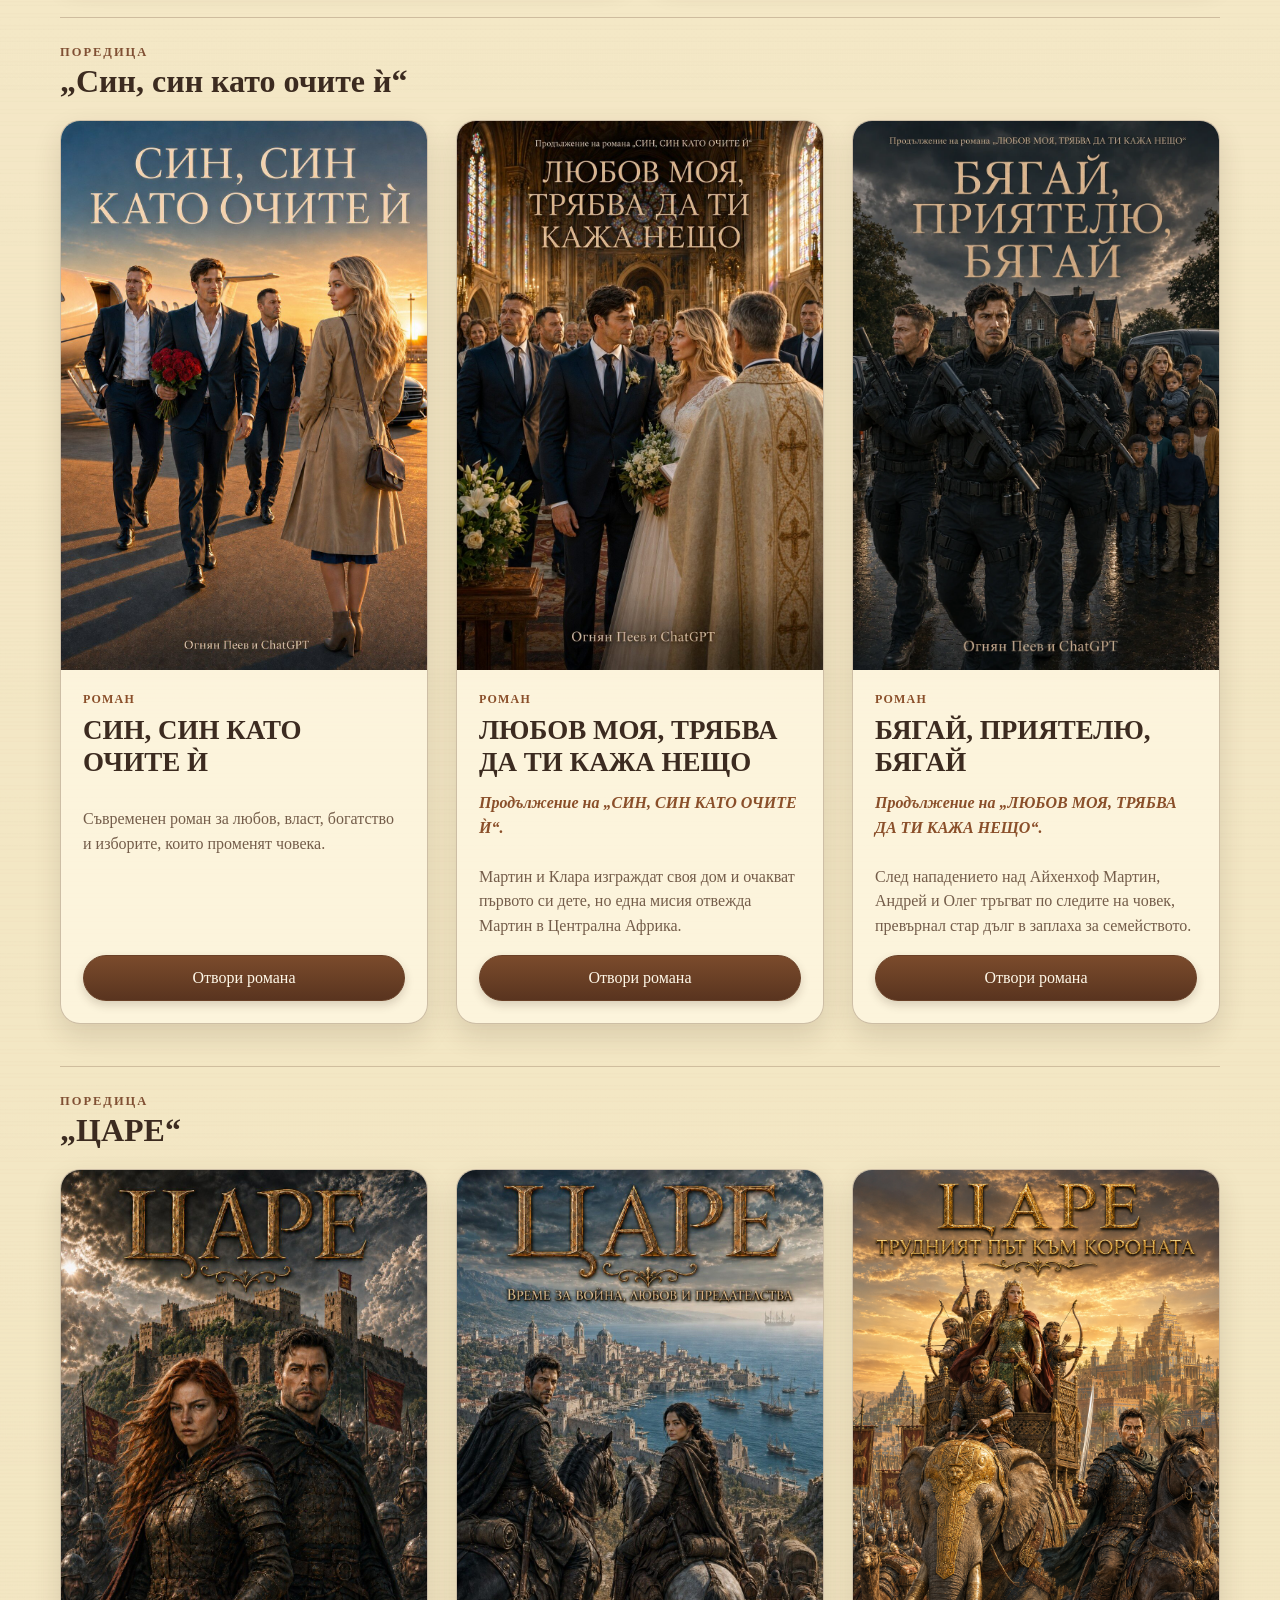
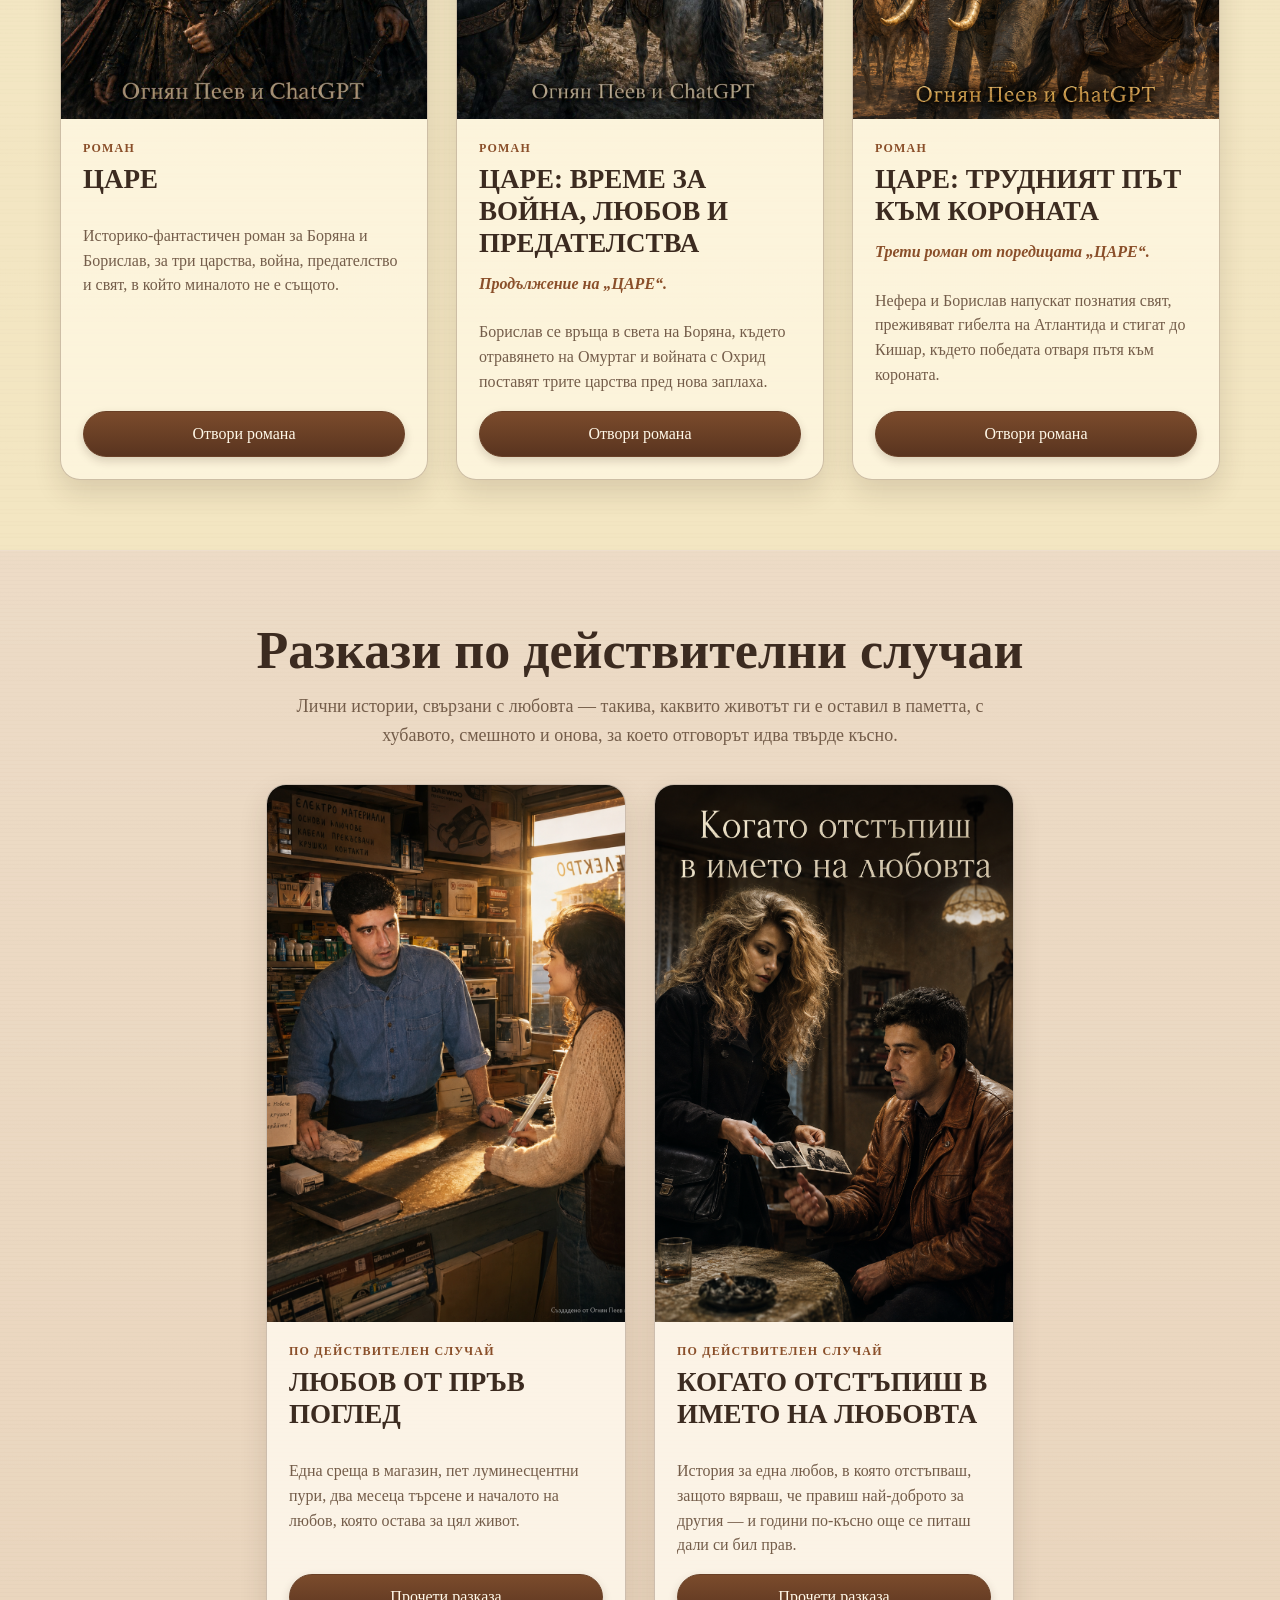
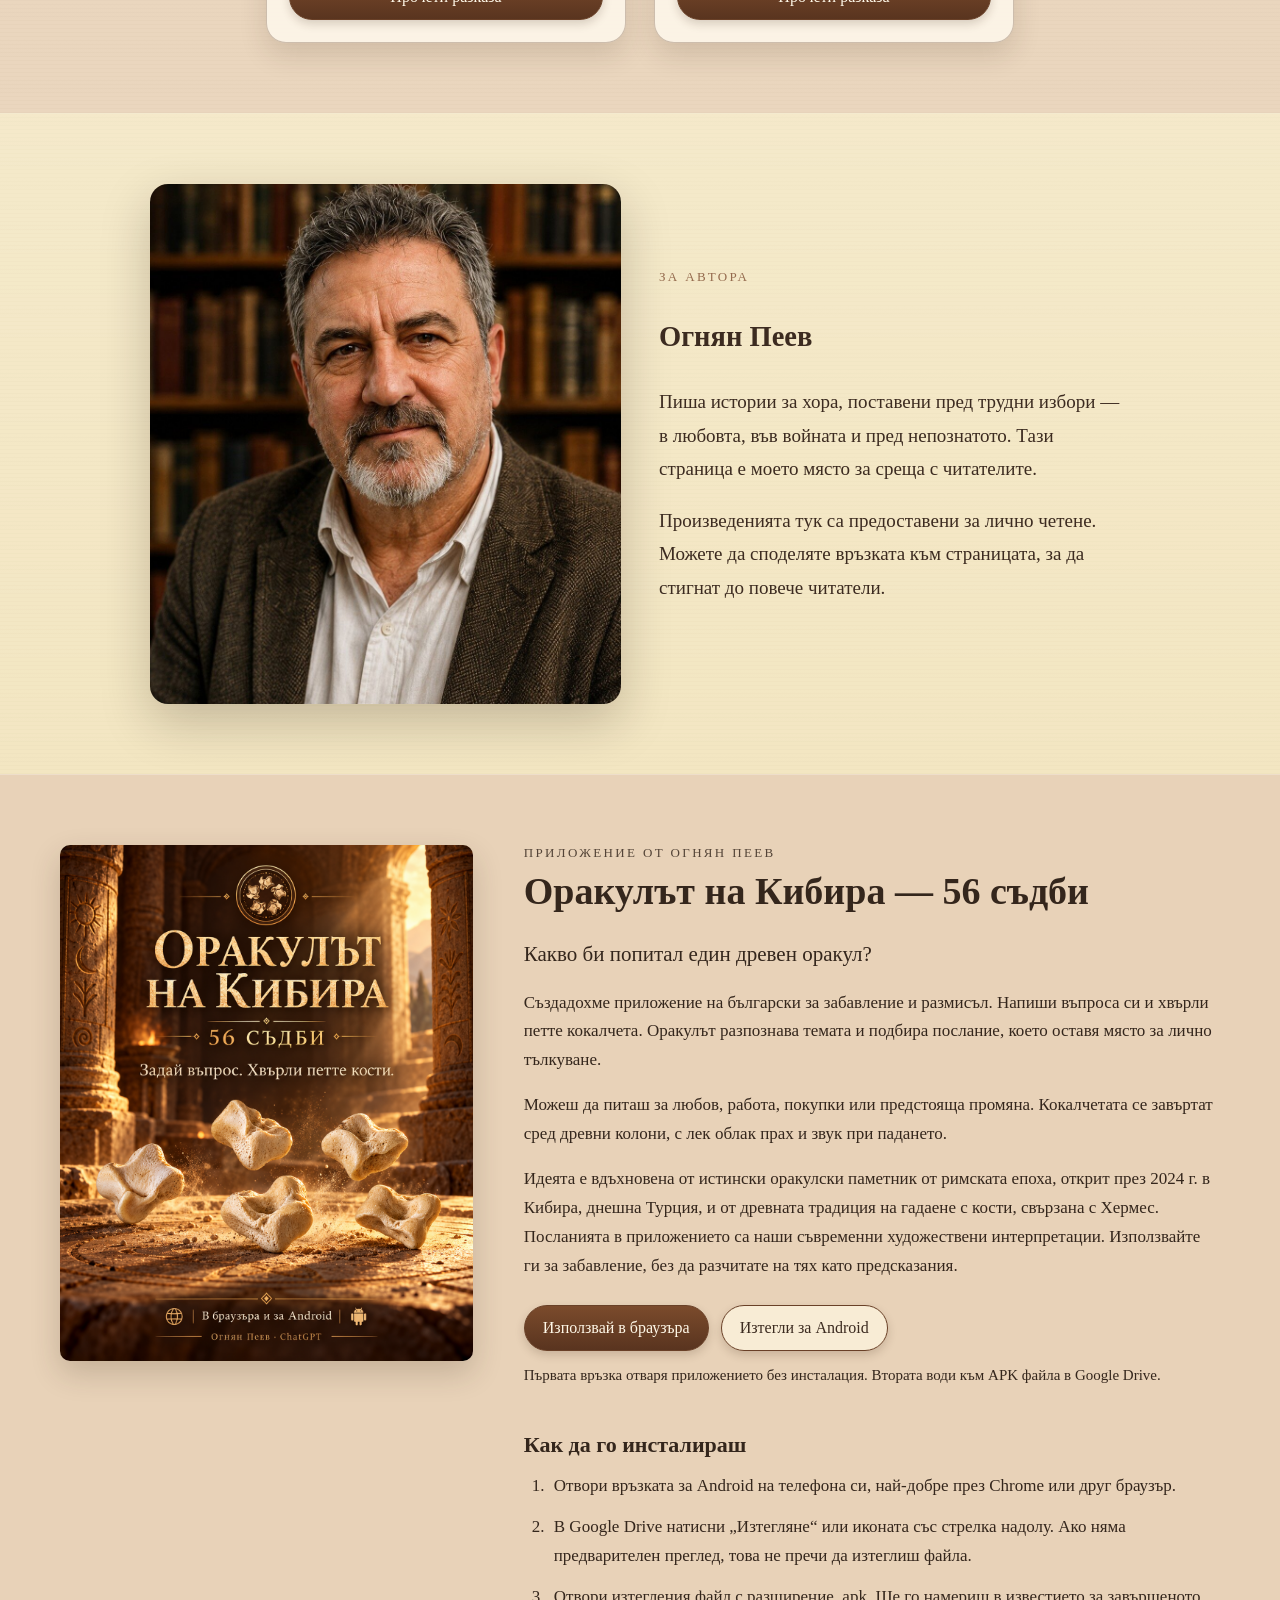
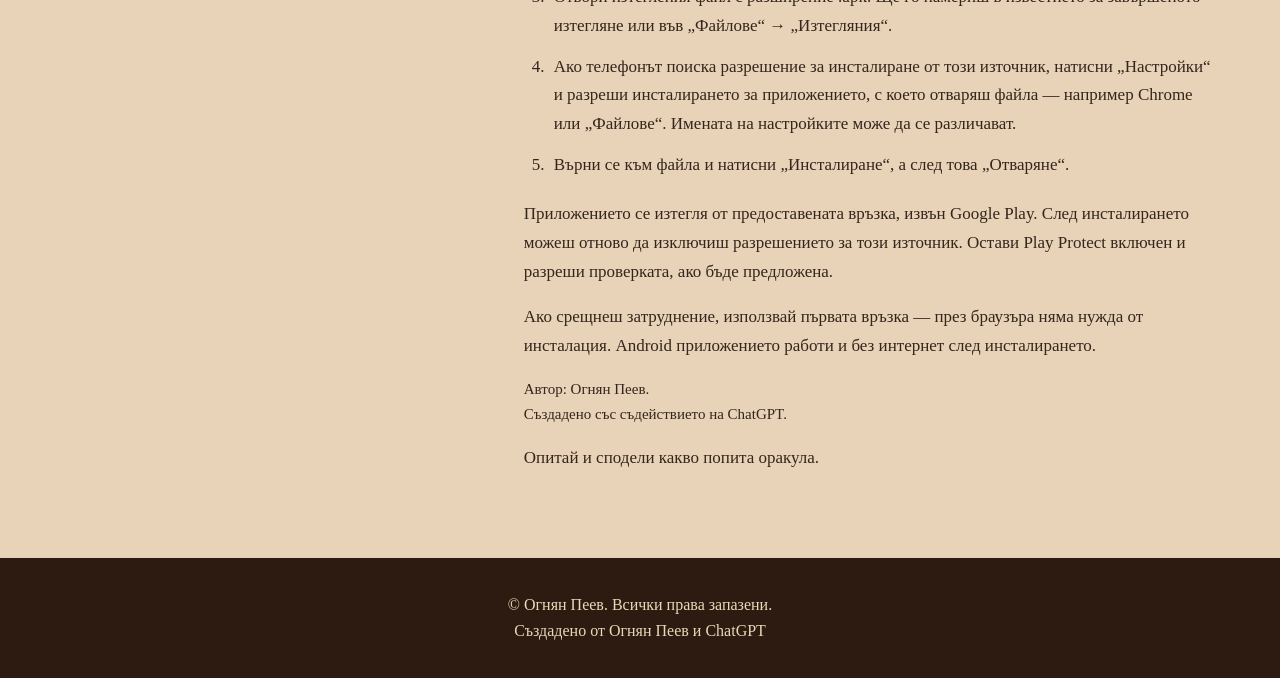
==== commit 8d53cdb3: "Refresh published library layout" ====
--- a/index.html
+++ b/index.html
@@ -5,7 +5,7 @@
 <meta content="width=device-width, initial-scale=1" name="viewport">
 <meta content="Романи, разкази и истории по действителни случаи от Огнян Пеев. Онлайн библиотека за удобно четене." name="description">
 <title>Романи и разкази | Огнян Пеев</title>
-<link href="assets/style.css" rel="stylesheet">
+<link href="assets/style.css?v=20261126" rel="stylesheet">
 <script defer src="assets/analytics.js"></script>
 <link rel="stylesheet" href="assets/oracle-promo.css?v=20261021">
 </head>
--- a/assets/style.css
+++ b/assets/style.css
@@ -484,12 +484,14 @@
 .series-heading{margin:0 0 20px}
 .series-heading h3{margin:3px 0 0;font-family:Georgia,serif;font-size:clamp(1.45rem,3vw,2rem);color:#3c2b20}
 .series-kicker{font-size:.78rem;letter-spacing:.16em;text-transform:uppercase;color:#805034;font-weight:700}
-.series-books{grid-template-columns:repeat(auto-fit,minmax(240px,1fr))}
+.series-books{grid-template-columns:repeat(auto-fit,minmax(240px,1fr))}
+.series-books.featured-books{grid-template-columns:repeat(2,minmax(0,1fr))}
 .series-books .sequel-card{grid-column:auto}
 .series-books .book-info p{flex:0}
 .series-books .book-info>.button{margin-top:auto}
 .reader-paper{-webkit-touch-callout:none}
-@media (max-width:620px){.series-list{gap:30px}.series-books{grid-template-columns:1fr}}
+@media (max-width:620px){.series-list{gap:30px}.series-books{grid-template-columns:1fr}}
+@media (max-width:620px){.series-books.featured-books{grid-template-columns:1fr}}
 
 .comments-hero {
   padding: 72px 24px 34px;
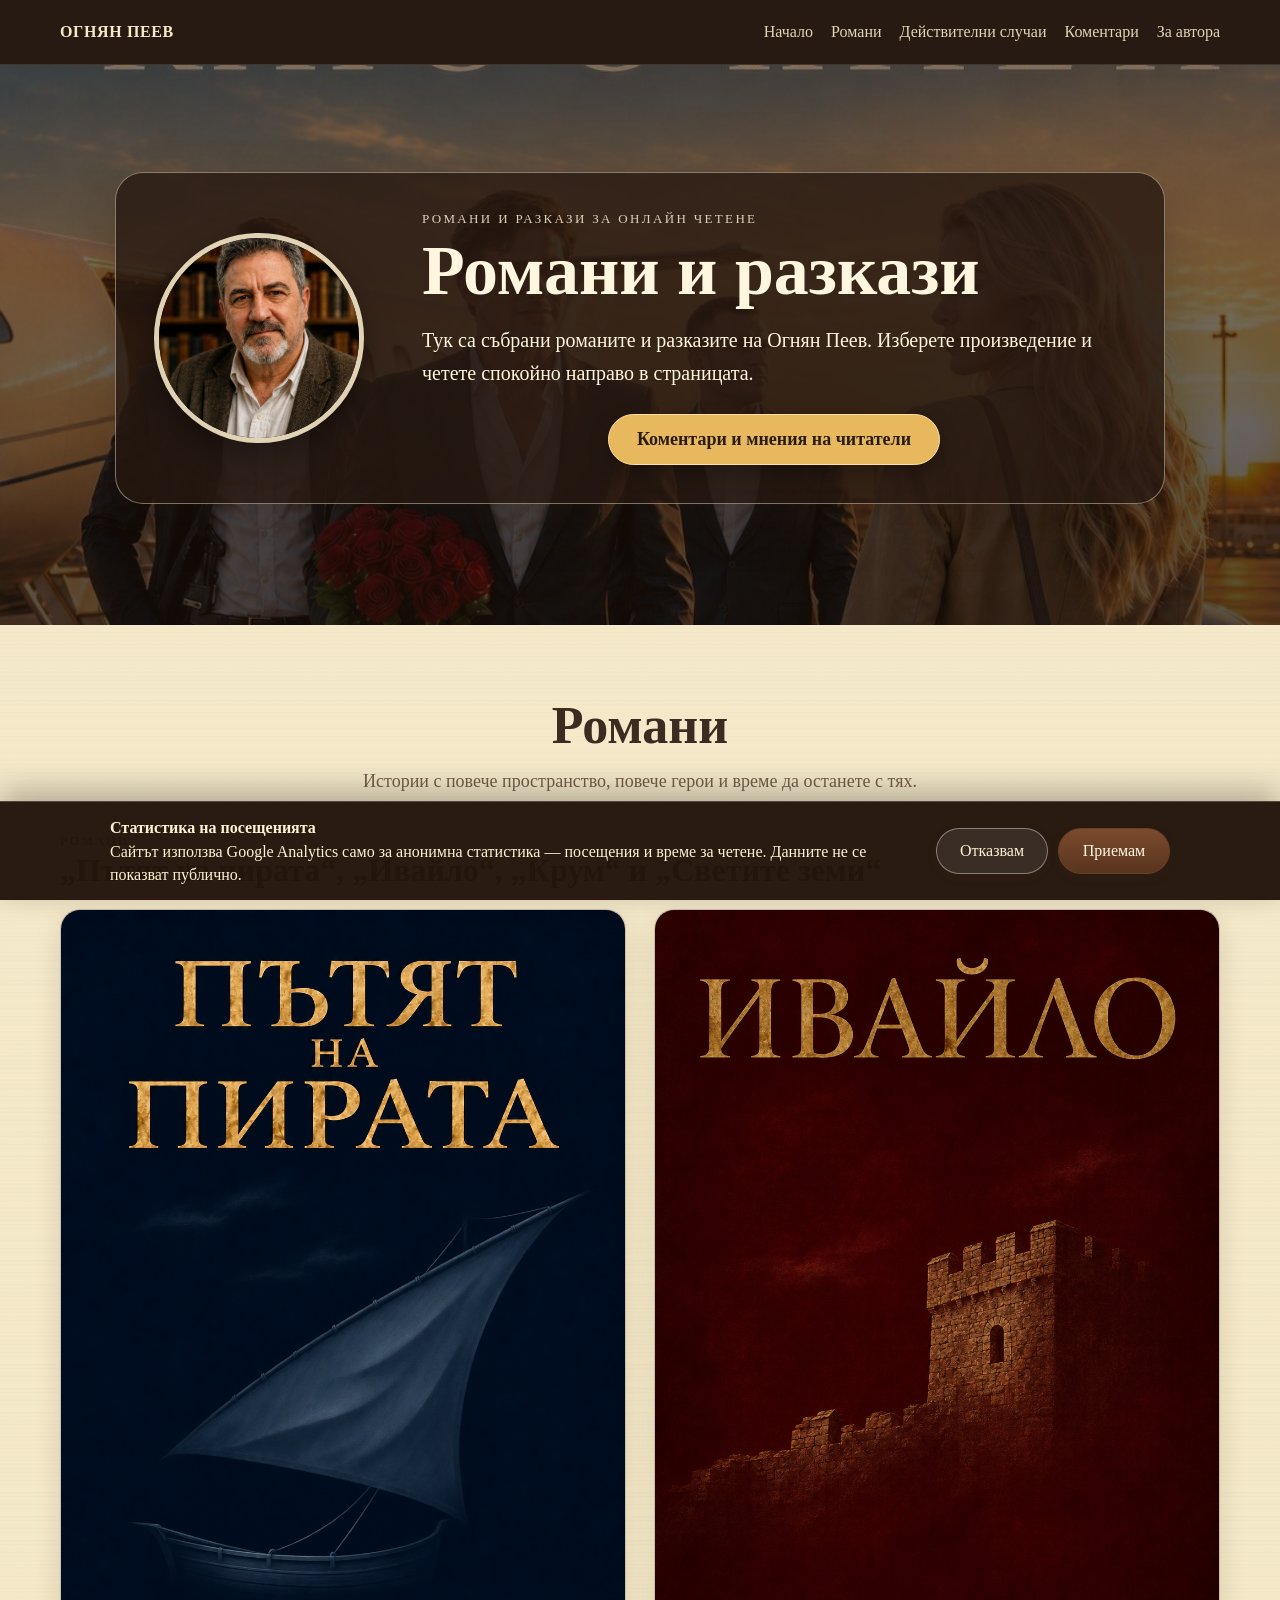
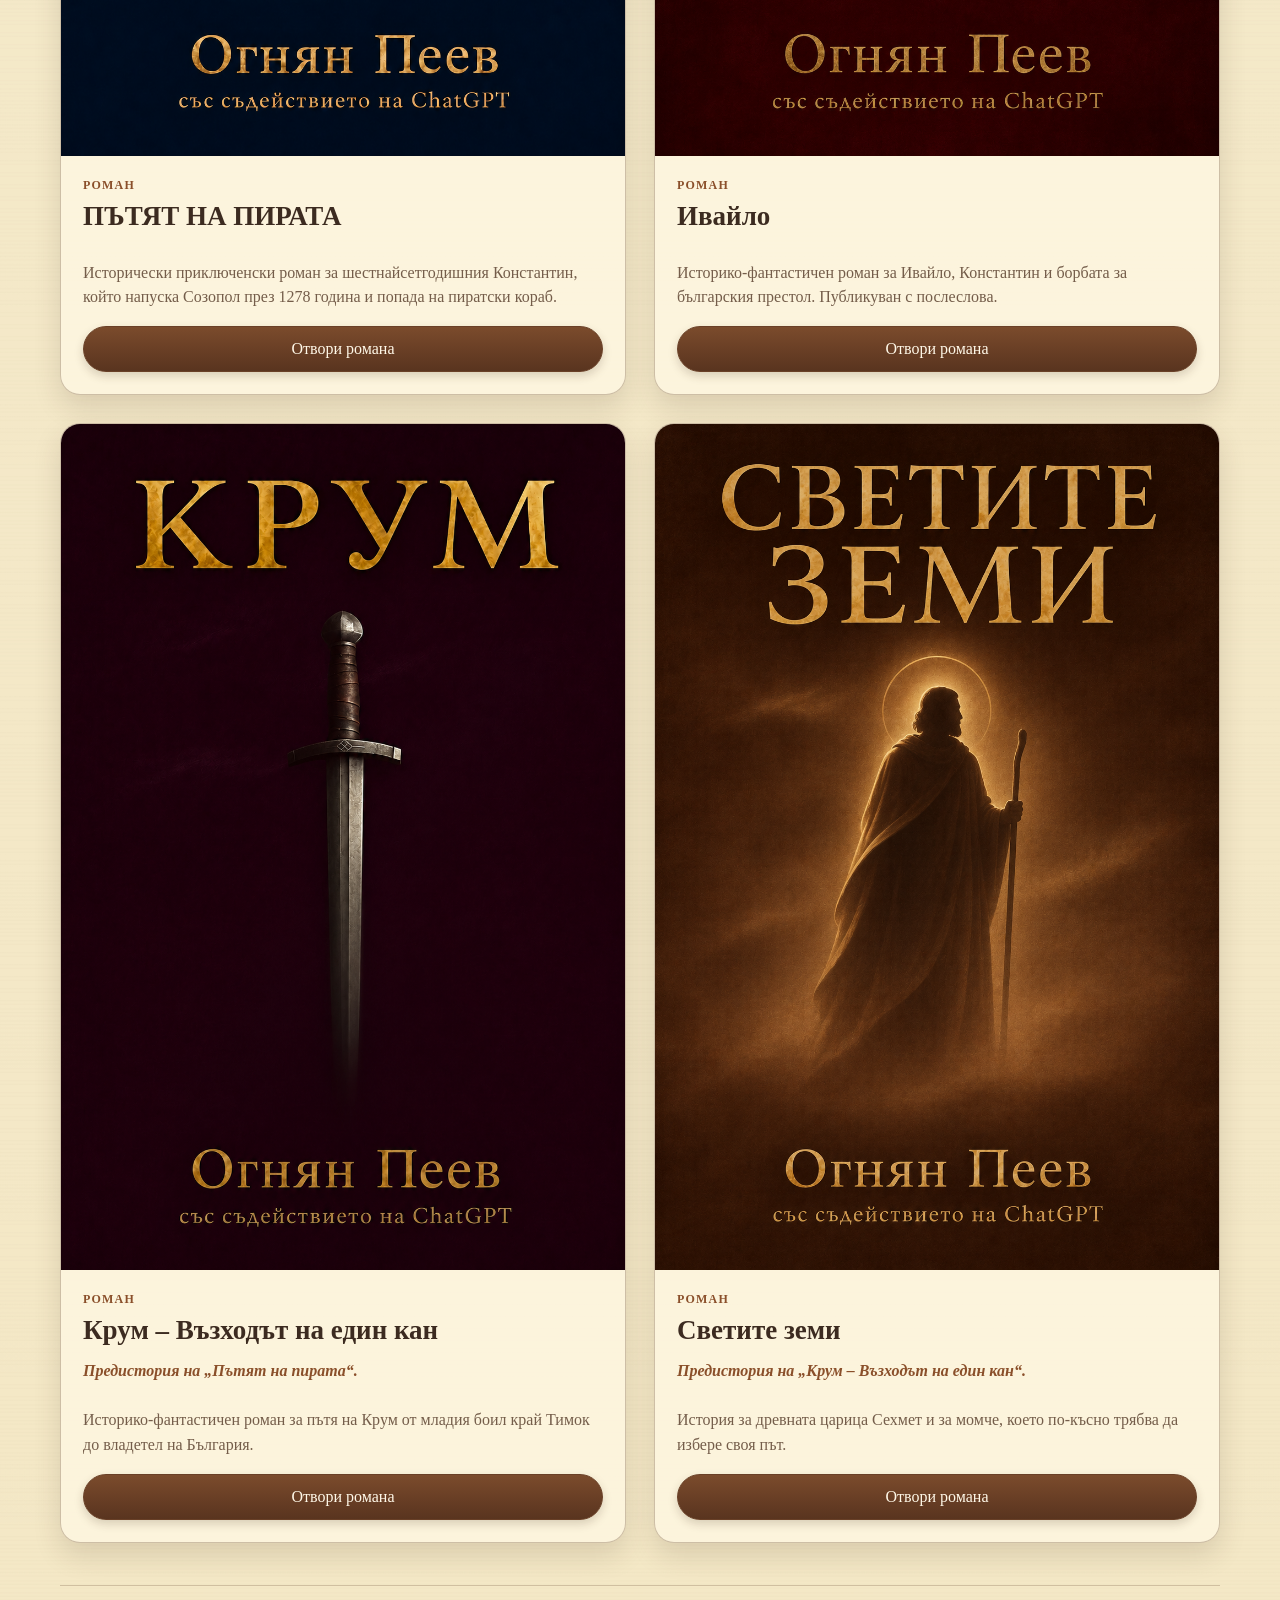
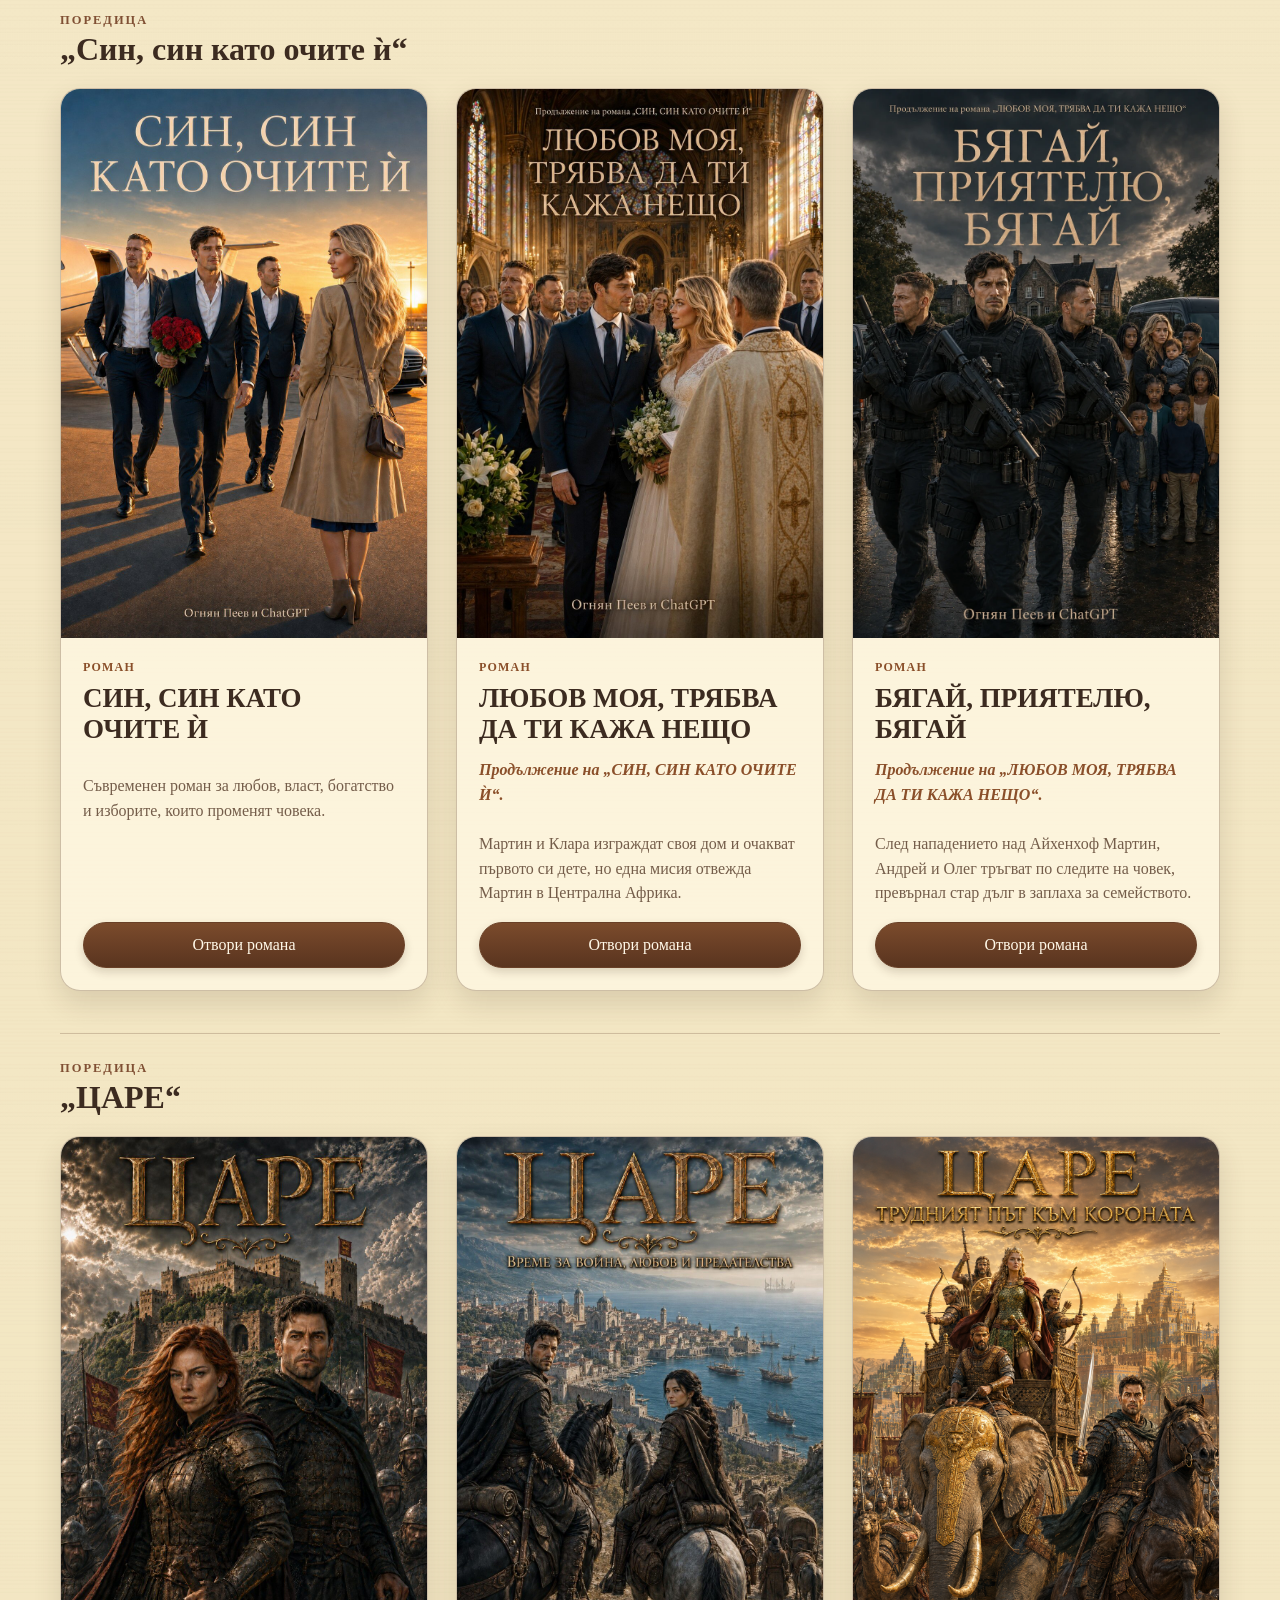
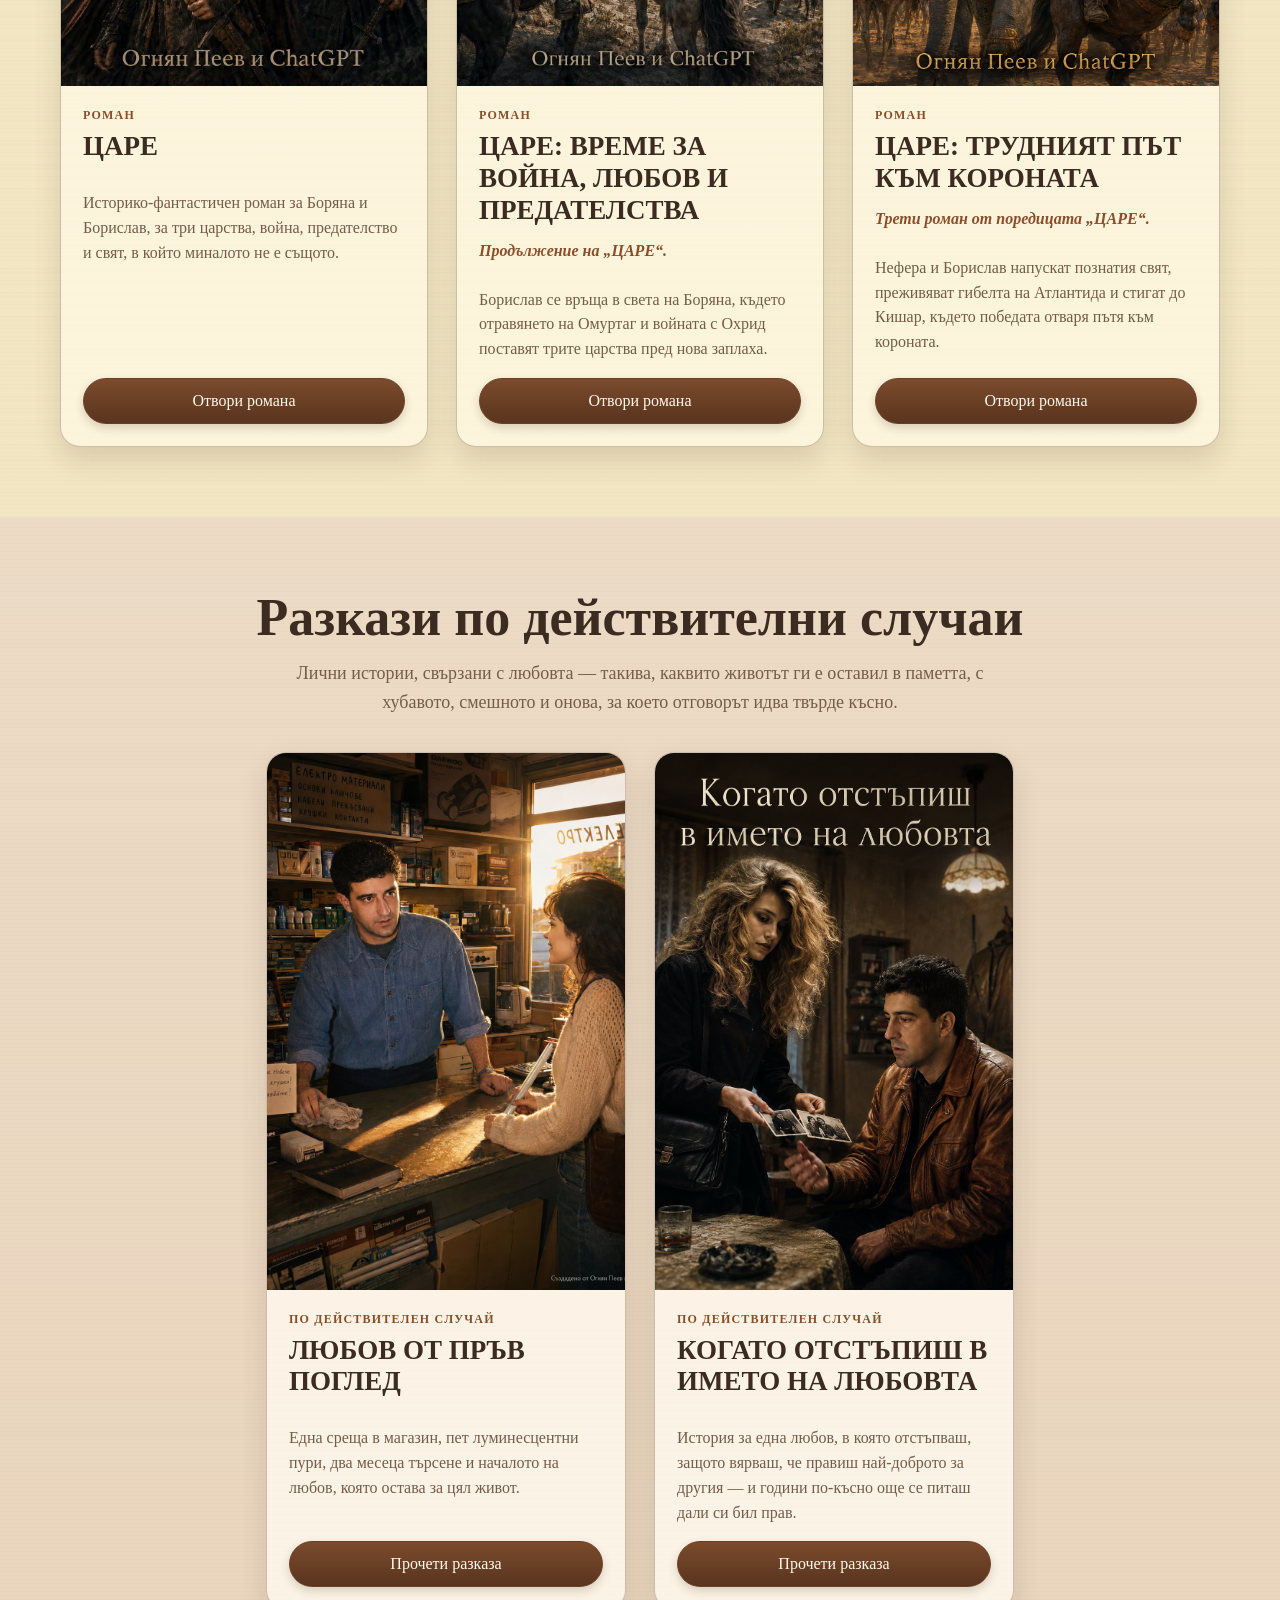
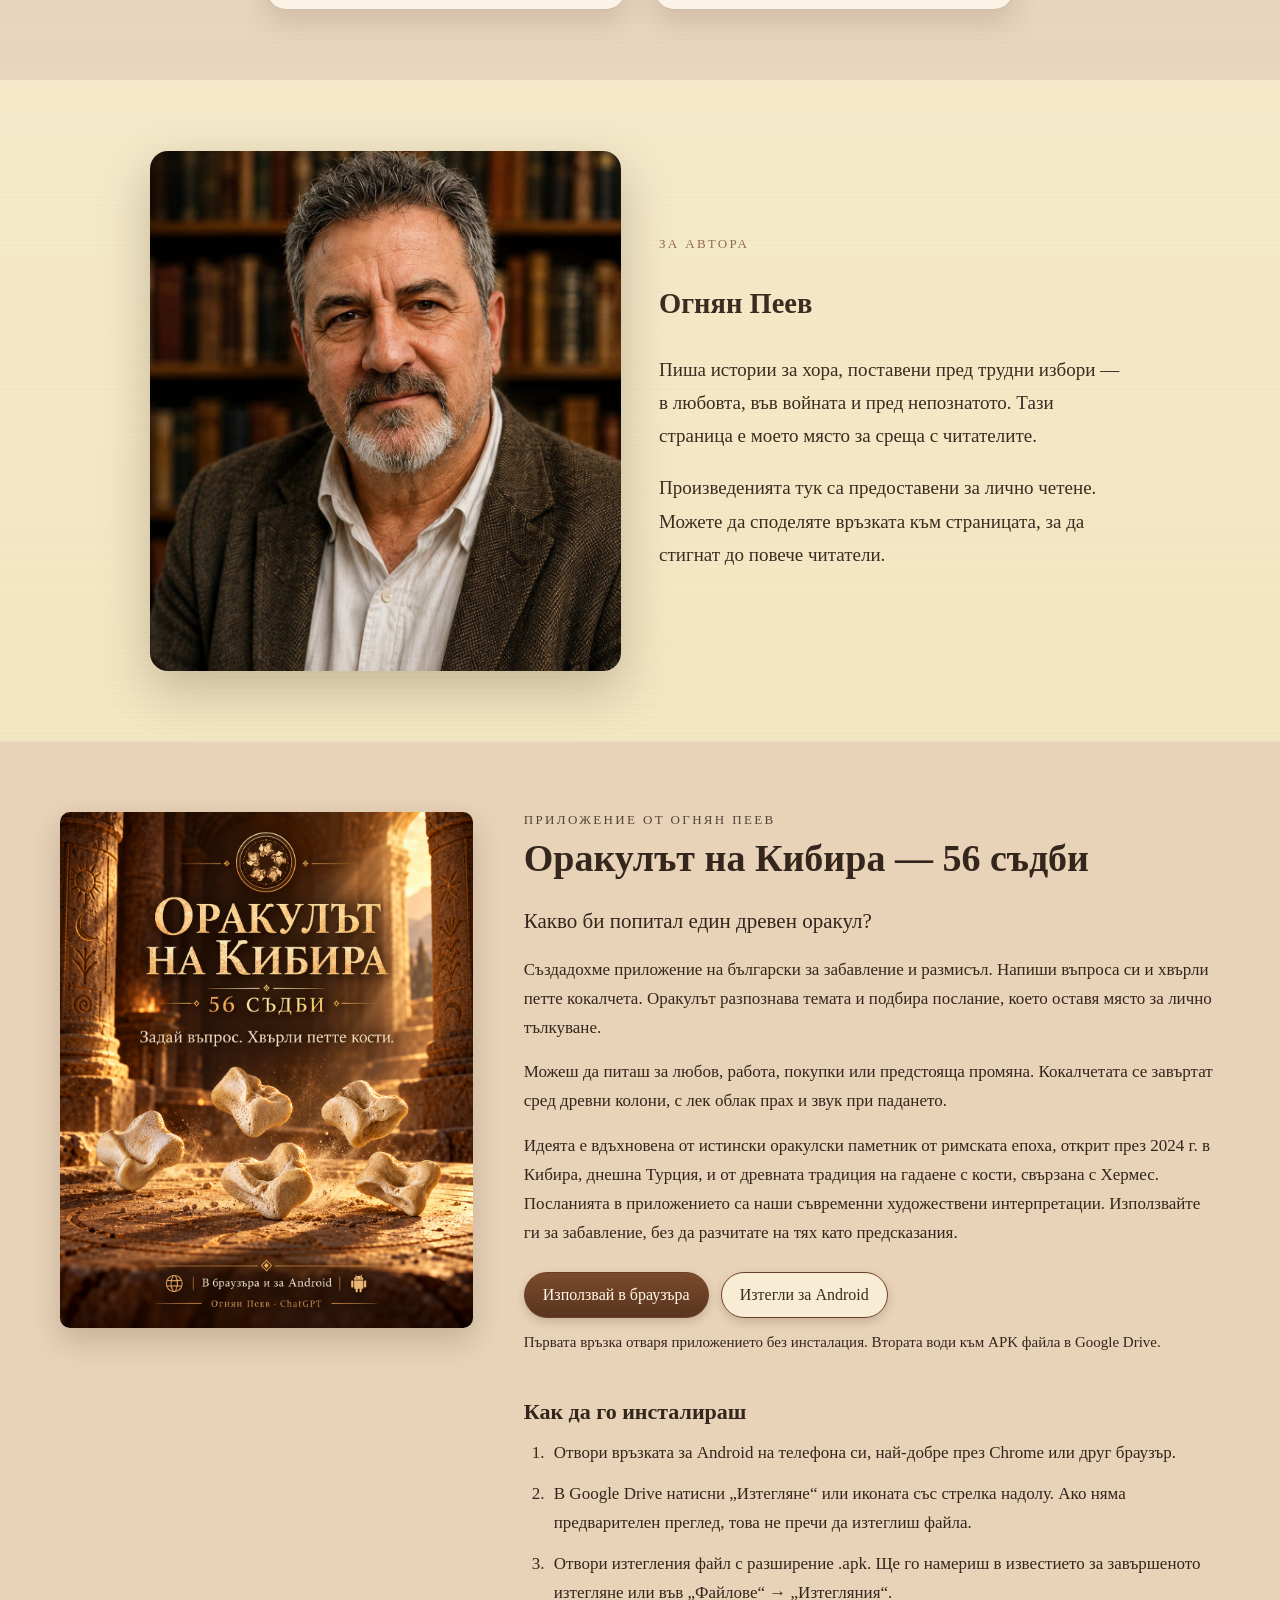
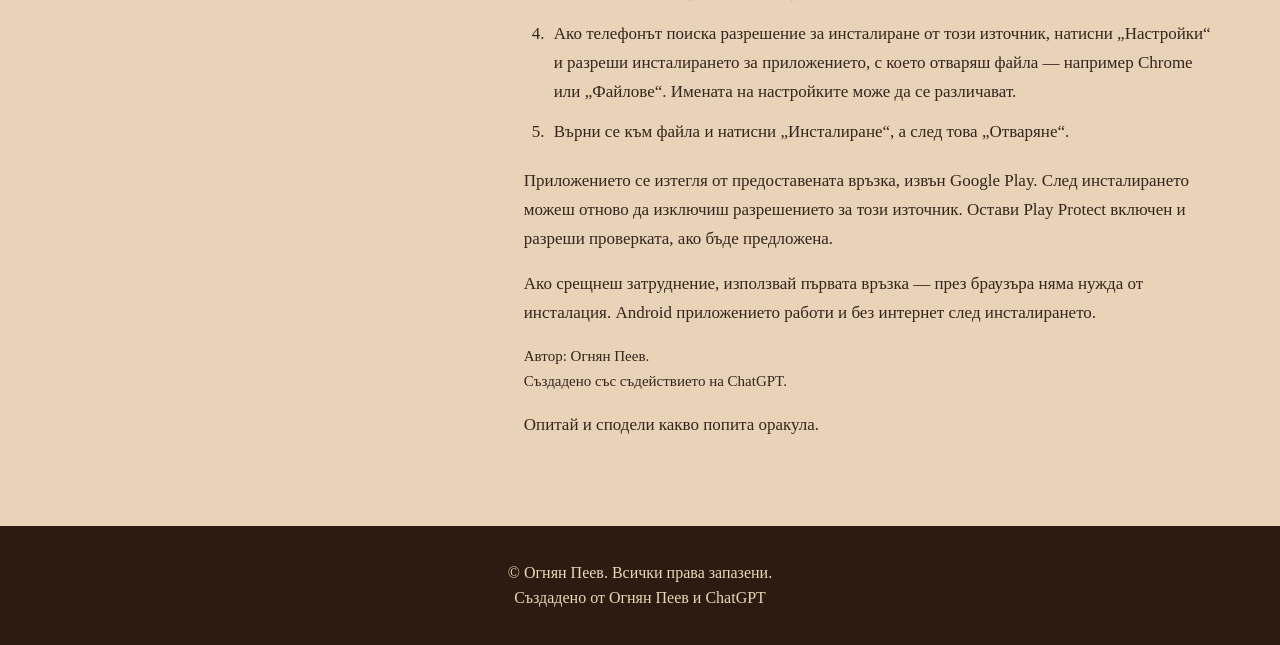
==== commit 11c023d1: "Show Pirate and Ivaylo on first row" ====
--- a/index.html
+++ b/index.html
@@ -41,11 +41,11 @@
 <p>Истории с повече пространство, повече герои и време да останете с тях.</p>
 </div>
 <div class="series-list">
-<section class="series-block"><div class="series-heading"><span class="series-kicker">Романи</span><h3>„Пътят на пирата“, „Ивайло“, „Крум“ и „Светите земи“</h3></div><div class="shelf novels-shelf series-books featured-books">
-<article class="book-card" data-work="pirat-path"><div class="cover-wrap"><img alt="Корица на Пътят на пирата" src="assets/images/pirat-path-final-20261126.png" loading="lazy"></div><div class="book-info"><span class="book-type">Роман</span><h3>ПЪТЯТ НА ПИРАТА</h3><p>Исторически приключенски роман за шестнайсетгодишния Константин, който напуска Созопол през 1278 година и попада на пиратски кораб.</p><a class="button" href="read.html?work=pirat-path">Отвори романа</a></div></article>
-<article class="book-card" data-work="krum"><div class="cover-wrap"><img alt="Корица на Крум" src="assets/images/krum-cover-20261126.png" loading="lazy"></div><div class="book-info"><span class="book-type">Роман</span><h3>Крум – Възходът на един кан</h3><p class="series-note">Предистория на „Пътят на пирата“.</p><p>Историко-фантастичен роман за пътя на Крум от младия боил край Тимок до владетел на България.</p><a class="button" href="read.html?work=krum">Отвори романа</a></div></article>
-<article class="book-card" data-work="ivaylo"><div class="cover-wrap"><img alt="Корица на Ивайло" src="assets/images/ivaylo-final-20261126.png" loading="lazy"></div><div class="book-info"><span class="book-type">Роман</span><h3>Ивайло</h3><p>Историко-фантастичен роман за Ивайло, Константин и борбата за българския престол. Публикуван с послеслова.</p><a class="button" href="read.html?work=ivaylo">Отвори романа</a></div></article>
-<article class="book-card" data-work="svetite-zemi"><div class="cover-wrap"><img alt="Корица на Светите земи" src="assets/images/svetite-zemi-final-20261126.png" loading="lazy"></div><div class="book-info"><span class="book-type">Роман</span><h3>Светите земи</h3><p class="series-note">Предистория на „Крум – Възходът на един кан“.</p><p>История за древната царица Сехмет и за момче, което по-късно трябва да избере своя път.</p><a class="button" href="read.html?work=svetite-zemi">Отвори романа</a></div></article>
+<section class="series-block"><div class="series-heading"><span class="series-kicker">Романи</span><h3>„Пътят на пирата“, „Ивайло“, „Крум“ и „Светите земи“</h3></div><div class="shelf novels-shelf series-books featured-books">
+<article class="book-card" data-work="pirat-path"><div class="cover-wrap"><img alt="Корица на Пътят на пирата" src="assets/images/pirat-path-final-20261126.png" loading="lazy"></div><div class="book-info"><span class="book-type">Роман</span><h3>ПЪТЯТ НА ПИРАТА</h3><p>Исторически приключенски роман за шестнайсетгодишния Константин, който напуска Созопол през 1278 година и попада на пиратски кораб.</p><a class="button" href="read.html?work=pirat-path">Отвори романа</a></div></article>
+<article class="book-card" data-work="ivaylo"><div class="cover-wrap"><img alt="Корица на Ивайло" src="assets/images/ivaylo-final-20261126.png" loading="lazy"></div><div class="book-info"><span class="book-type">Роман</span><h3>Ивайло</h3><p>Историко-фантастичен роман за Ивайло, Константин и борбата за българския престол. Публикуван с послеслова.</p><a class="button" href="read.html?work=ivaylo">Отвори романа</a></div></article>
+<article class="book-card" data-work="krum"><div class="cover-wrap"><img alt="Корица на Крум" src="assets/images/krum-cover-20261126.png" loading="lazy"></div><div class="book-info"><span class="book-type">Роман</span><h3>Крум – Възходът на един кан</h3><p class="series-note">Предистория на „Пътят на пирата“.</p><p>Историко-фантастичен роман за пътя на Крум от младия боил край Тимок до владетел на България.</p><a class="button" href="read.html?work=krum">Отвори романа</a></div></article>
+<article class="book-card" data-work="svetite-zemi"><div class="cover-wrap"><img alt="Корица на Светите земи" src="assets/images/svetite-zemi-final-20261126.png" loading="lazy"></div><div class="book-info"><span class="book-type">Роман</span><h3>Светите земи</h3><p class="series-note">Предистория на „Крум – Възходът на един кан“.</p><p>История за древната царица Сехмет и за момче, което по-късно трябва да избере своя път.</p><a class="button" href="read.html?work=svetite-zemi">Отвори романа</a></div></article>
 </div></section><section class="series-block"><div class="series-heading">
 <span class="series-kicker">Поредица</span><h3>„Син, син като очите ѝ“</h3>
 </div>
